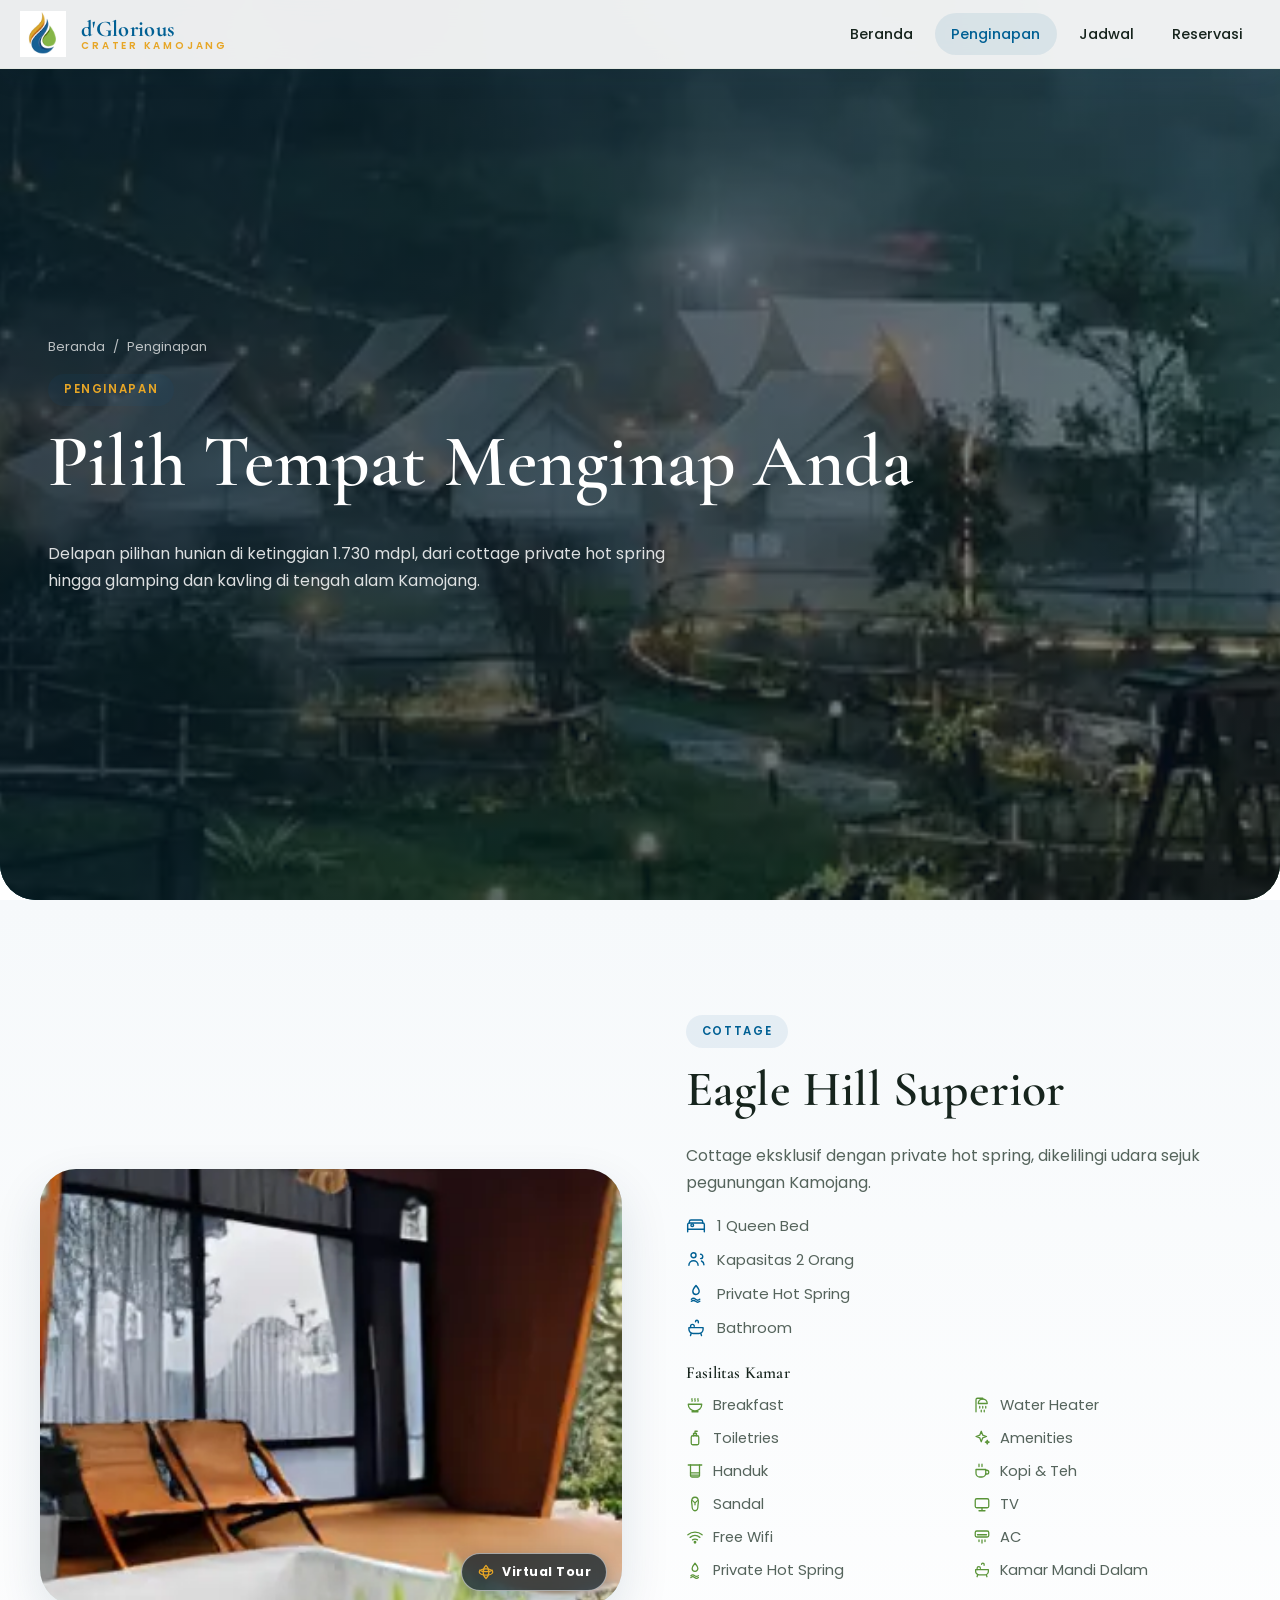
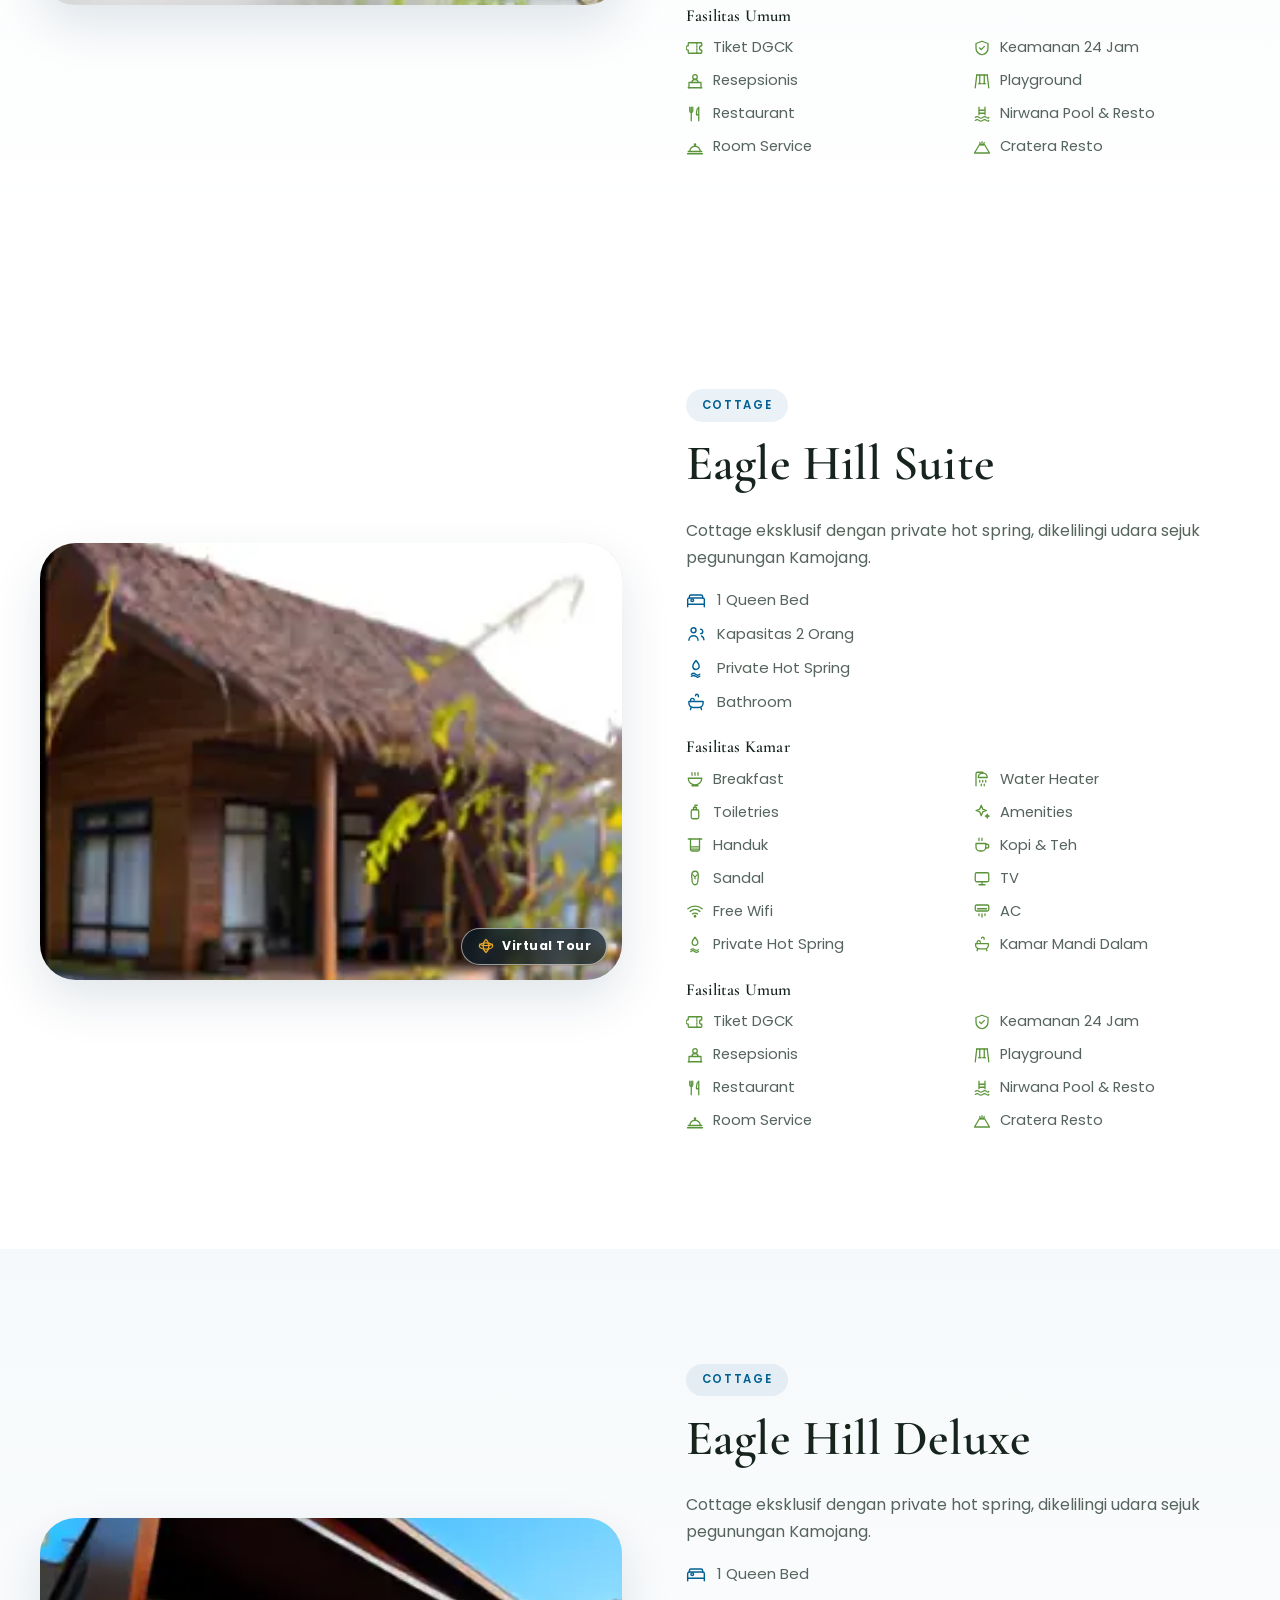
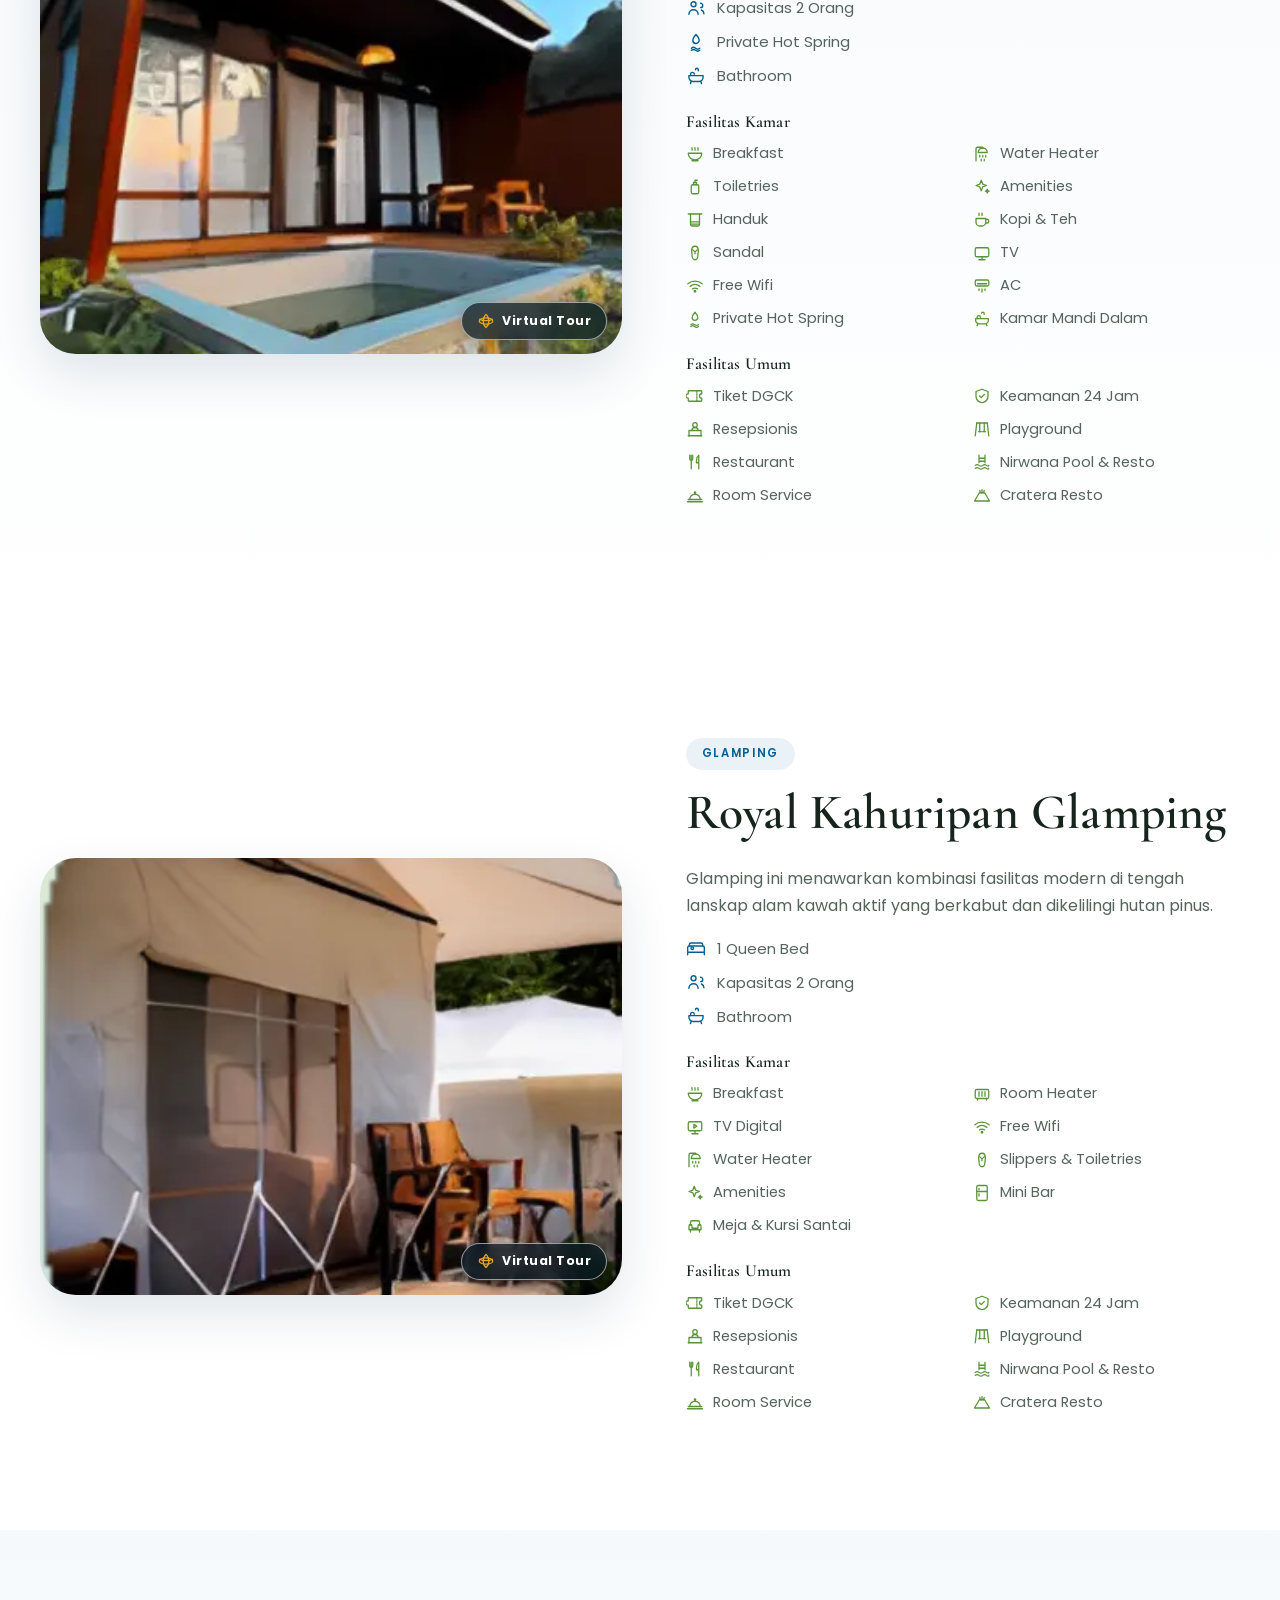
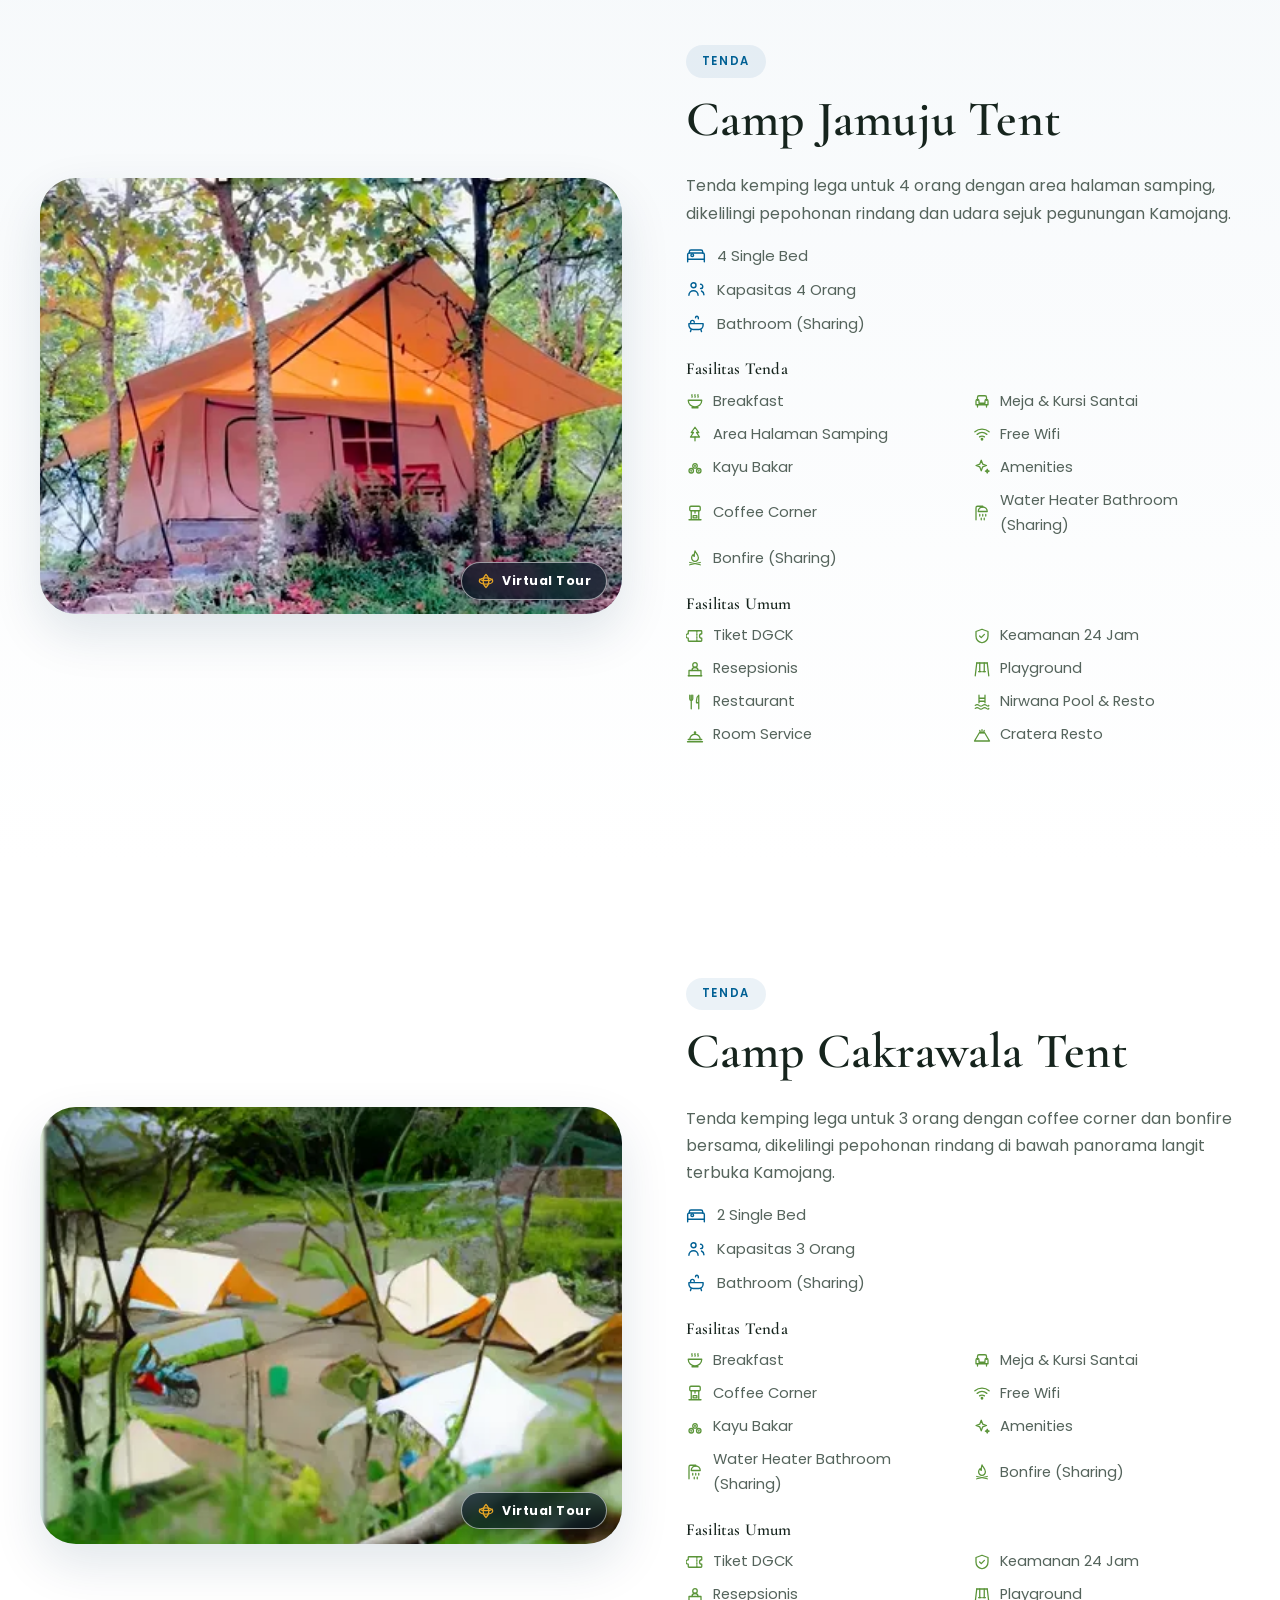
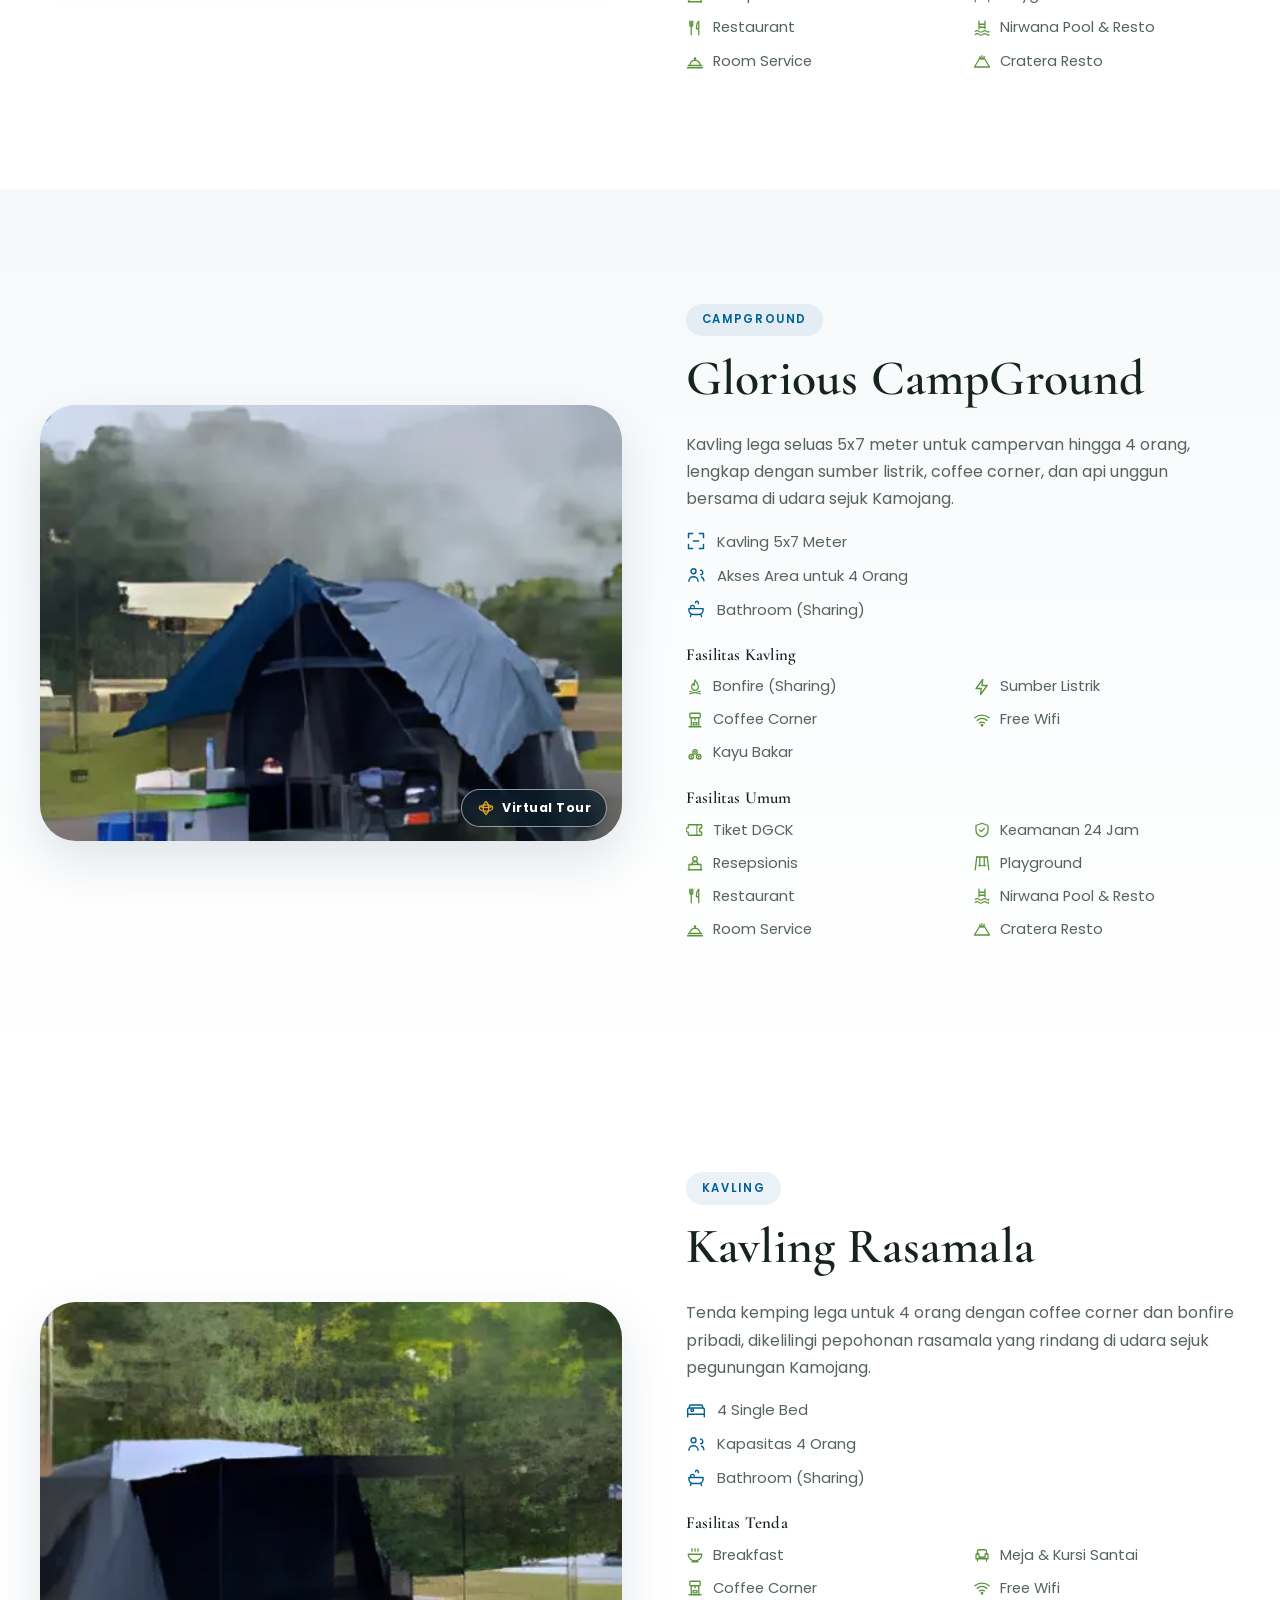
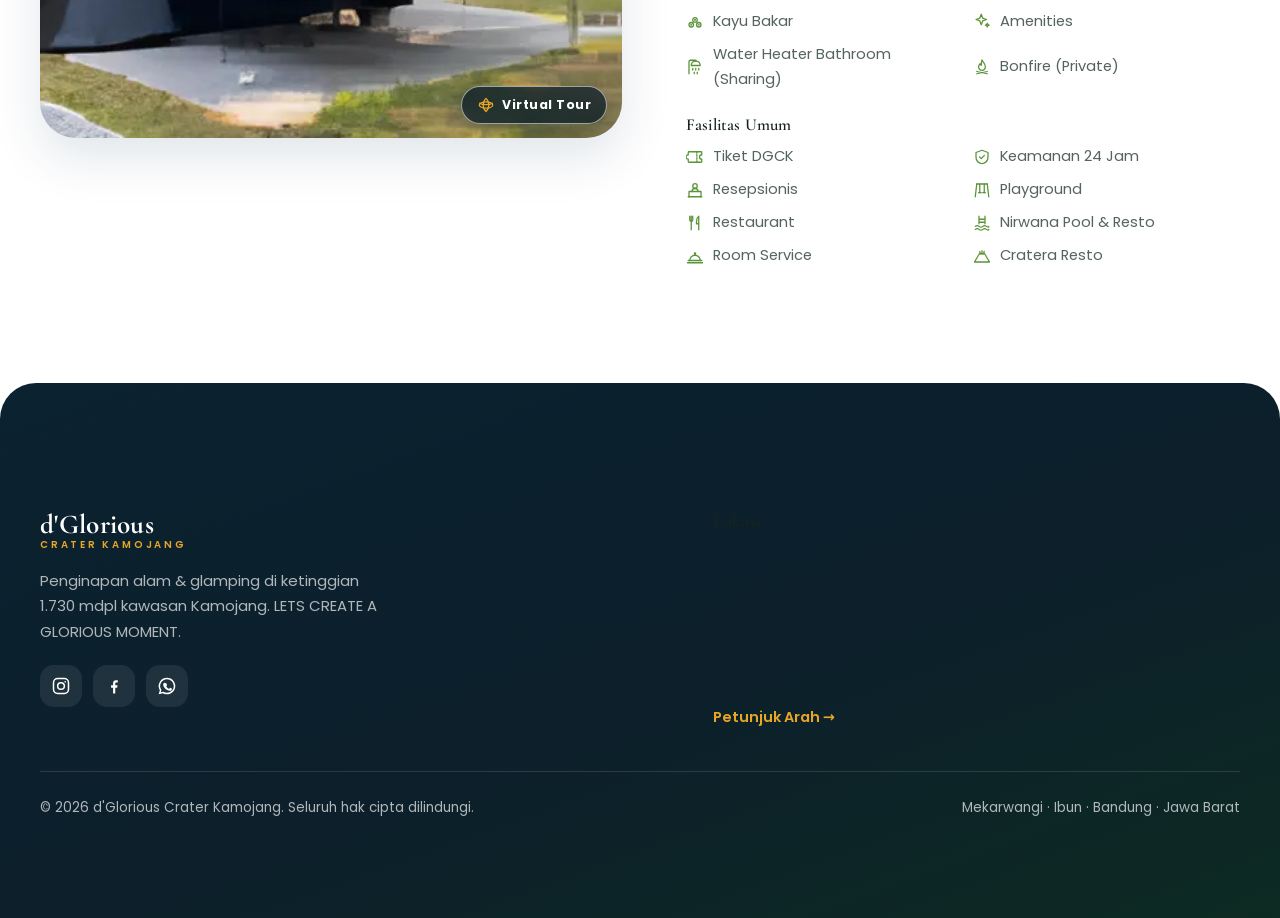
==== akomodasi.html @ 9ad10592 "First Commit" ====
<!DOCTYPE html>
<html lang="id">
<head>
  <meta charset="UTF-8">
  <meta name="viewport" content="width=device-width, initial-scale=1.0">
  <title>Penginapan — d'Glorious Crater Kamojang</title>
  <meta name="description" content="Pilihan penginapan d'Glorious Crater Kamojang: Eagle Hill Superior, Eagle Hill Suite, Eagle Hill Deluxe, Royal Kahuripan Glamping, Camp Jamuju Tent, Camp Cakrawala Tent, Glorious CampGround, Kavling Rasamala.">
  <meta property="og:title" content="d'Glorious Crater Kamojang">
  <meta property="og:description" content="LETS CREATE A GLORIOUS MOMENT — menginap di tengah sejuknya alam Kamojang.">
  <meta property="og:type" content="website">
  <link rel="preconnect" href="https://fonts.googleapis.com">
  <link rel="preconnect" href="https://fonts.gstatic.com" crossorigin>
  <link href="https://fonts.googleapis.com/css2?family=Cormorant+Garamond:wght@500;600;700&family=Poppins:wght@300;400;500;600&display=optional" rel="stylesheet">
  <link rel="stylesheet" href="assets/css/style.css">
  <link rel="icon" type="image/png" href="assets/img/favicon.png">
</head>
<body>
  <a class="skip-link" href="#main">Lewati ke konten</a>

  <!-- ================= HEADER ================= -->
  <header class="site-header is-static" id="siteHeader">
    <div class="container header__inner">
      <button class="nav-toggle" id="navToggle" type="button" aria-label="Buka menu" aria-expanded="false" aria-controls="primaryNav">
        <span class="nav-toggle__bar"></span>
        <span class="nav-toggle__bar"></span>
        <span class="nav-toggle__bar"></span>
      </button>

      <a class="brand" href="index.html" aria-label="d'Glorious Crater Kamojang">
        <img class="brand__logo" src="assets/img/logo.png" alt="d'Glorious Crater Kamojang">
        <span class="brand__wordmark">d'Glorious<span>Crater Kamojang</span></span>
      </a>

      <ul class="nav__list header__nav"><li><a href="index.html">Beranda</a></li><li><a href="akomodasi.html" class="is-active" aria-current="page">Penginapan</a></li><li><a href="jadwal.html">Jadwal</a></li><li><a href="reservasi.html">Reservasi</a></li></ul>
    </div>
  </header>

  <div class="navpanel-backdrop" id="navBackdrop" hidden></div>
  <nav class="navpanel" id="primaryNav" aria-label="Menu utama">
    <div class="navpanel__head">
      <span class="navpanel__title">Menu</span>
      <button class="navpanel__close" id="navClose" type="button" aria-label="Tutup menu">
        <svg viewBox="0 0 24 24" fill="none" stroke="currentColor" stroke-width="1.9" stroke-linecap="round" aria-hidden="true"><path d="M6 6l12 12M18 6L6 18"/></svg>
      </button>
    </div>
    <ul class="nav__list">
      <li><a href="index.html" aria-label="Beranda">
        <svg class="nav-icon" viewBox="0 0 24 24" fill="none" stroke="currentColor" stroke-width="1.8" stroke-linecap="round" stroke-linejoin="round" aria-hidden="true"><path d="M3 10.5 12 3l9 7.5"/><path d="M5 9.5V21h14V9.5"/><path d="M9 21v-6h6v6"/></svg>
        <span>Beranda</span>
      </a></li>
      <li><a href="akomodasi.html" aria-label="Penginapan">
        <svg class="nav-icon" viewBox="0 0 24 24" fill="none" stroke="currentColor" stroke-width="1.8" stroke-linecap="round" stroke-linejoin="round" aria-hidden="true"><rect x="3" y="3" width="7" height="7" rx="1.5"/><rect x="14" y="3" width="7" height="7" rx="1.5"/><rect x="3" y="14" width="7" height="7" rx="1.5"/><rect x="14" y="14" width="7" height="7" rx="1.5"/></svg>
        <span>Penginapan</span>
      </a></li>
      <li><a href="jadwal.html" aria-label="Jadwal">
        <svg class="nav-icon" viewBox="0 0 24 24" fill="none" stroke="currentColor" stroke-width="1.8" stroke-linecap="round" stroke-linejoin="round" aria-hidden="true"><rect x="3" y="5" width="18" height="16" rx="2"/><path d="M3 10h18"/><path d="M8 3v4M16 3v4"/><path d="M8 14h.01M12 14h.01M16 14h.01M8 18h.01M12 18h.01"/></svg>
        <span>Jadwal</span>
      </a></li>
      <li><a href="reservasi.html" aria-label="Reservasi">
        <svg class="nav-icon" viewBox="0 0 24 24" fill="none" stroke="currentColor" stroke-width="1.8" stroke-linecap="round" stroke-linejoin="round" aria-hidden="true"><rect x="3" y="5" width="18" height="16" rx="2"/><path d="M3 10h18"/><path d="M8 3v4M16 3v4"/><path d="m9.5 15.5 1.8 1.8 3.4-3.6"/></svg>
        <span>Reservasi</span>
      </a></li>
    </ul>
  </nav>

  
  <!-- Navigasi bawah (layar kecil) -->
  <nav class="bottombar" aria-label="Menu utama ponsel">
    <ul class="bottombar__list">
      <li><a href="index.html" aria-label="Beranda">
        <svg class="nav-icon" viewBox="0 0 24 24" fill="none" stroke="currentColor" stroke-width="1.8" stroke-linecap="round" stroke-linejoin="round" aria-hidden="true"><path d="M3 10.5 12 3l9 7.5"/><path d="M5 9.5V21h14V9.5"/><path d="M9 21v-6h6v6"/></svg>
        <span>Beranda</span>
      </a></li>
      <li><a href="akomodasi.html" aria-label="Penginapan">
        <svg class="nav-icon" viewBox="0 0 24 24" fill="none" stroke="currentColor" stroke-width="1.8" stroke-linecap="round" stroke-linejoin="round" aria-hidden="true"><rect x="3" y="3" width="7" height="7" rx="1.5"/><rect x="14" y="3" width="7" height="7" rx="1.5"/><rect x="3" y="14" width="7" height="7" rx="1.5"/><rect x="14" y="14" width="7" height="7" rx="1.5"/></svg>
        <span>Penginapan</span>
      </a></li>
      <li><a href="jadwal.html" aria-label="Jadwal">
        <svg class="nav-icon" viewBox="0 0 24 24" fill="none" stroke="currentColor" stroke-width="1.8" stroke-linecap="round" stroke-linejoin="round" aria-hidden="true"><rect x="3" y="5" width="18" height="16" rx="2"/><path d="M3 10h18"/><path d="M8 3v4M16 3v4"/><path d="M8 14h.01M12 14h.01M16 14h.01M8 18h.01M12 18h.01"/></svg>
        <span>Jadwal</span>
      </a></li>
      <li><a href="reservasi.html" aria-label="Reservasi">
        <svg class="nav-icon" viewBox="0 0 24 24" fill="none" stroke="currentColor" stroke-width="1.8" stroke-linecap="round" stroke-linejoin="round" aria-hidden="true"><rect x="3" y="5" width="18" height="16" rx="2"/><path d="M3 10h18"/><path d="M8 3v4M16 3v4"/><path d="m9.5 15.5 1.8 1.8 3.4-3.6"/></svg>
        <span>Reservasi</span>
      </a></li>
    </ul>
  </nav>

  <main id="main">
    <!-- ================= PAGE HERO ================= -->
    <section class="page-hero page-hero--media page-hero--full">
      <div class="page-hero__media"><img data-img="page-akomodasi" src="assets/img/Hero Akomodasi.webp" alt="Penginapan d'Glorious Crater Kamojang"></div>
      <div class="container">
        <nav class="breadcrumb" aria-label="Breadcrumb"><a href="index.html">Beranda</a><span>/</span><span>Penginapan</span></nav>
        <p class="eyebrow">Penginapan</p>
        <h1>Pilih Tempat Menginap Anda</h1>
        <p>Delapan pilihan hunian di ketinggian 1.730 mdpl, dari cottage private hot spring hingga glamping dan kavling di tengah alam Kamojang.</p>
      </div>
    </section>    <!-- ================= EAGLE HILL SUPERIOR ================= -->
    <section class="section section--cream" id="eagle-hill-superior">
      <div class="container">
        <div class="split">
          <div class="split__media" data-reveal>
            <div class="media ratio-4x3">
              <img src="assets/img/EHSuper.webp" alt="Eagle Hill Superior">
              <button class="pano360-btn" type="button" data-pano data-pano-set="villa" data-title="Eagle Hill Superior" aria-label="Buka virtual tour Eagle Hill Superior">
                <svg viewBox="0 0 24 24" fill="none" stroke="currentColor" stroke-width="1.7" stroke-linecap="round" stroke-linejoin="round" aria-hidden="true"><ellipse cx="12" cy="12" rx="9" ry="4.2"/><path d="M12 3.2c2.4 2.2 3.8 5.2 3.8 8.8s-1.4 6.6-3.8 8.8c-2.4-2.2-3.8-5.2-3.8-8.8S9.6 5.4 12 3.2z"/><path d="M3.6 9.6C5.2 10.8 8.4 11.5 12 11.5s6.8-.7 8.4-1.9"/></svg>
                <span>Virtual Tour</span>
              </button>
            </div>
          </div>
          <div class="split__body" data-reveal data-reveal-delay="1">
            <p class="eyebrow">Cottage</p>
            <h2>Eagle Hill Superior</h2>
            <p>Cottage eksklusif dengan private hot spring, dikelilingi udara sejuk pegunungan Kamojang.</p>
<ul class="room-facilities"><li><svg viewBox="0 0 24 24" fill="none" stroke="currentColor" stroke-width="1.7" stroke-linecap="round" stroke-linejoin="round"><path d="M2 17v-5.5a2 2 0 0 1 2-2h16a2 2 0 0 1 2 2V17"/><path d="M2 17h20"/><path d="M2 20v-3M22 20v-3"/><circle cx="7.5" cy="12.2" r="1.6"/><path d="M4 9.5V8a2 2 0 0 1 2-2h12a2 2 0 0 1 2 2v1.5"/></svg><span>1 Queen Bed</span></li><li><svg viewBox="0 0 24 24" fill="none" stroke="currentColor" stroke-width="1.7" stroke-linecap="round" stroke-linejoin="round"><circle cx="9" cy="7.5" r="3"/><path d="M3.5 19.5c0-3.2 2.5-5.5 5.5-5.5s5.5 2.3 5.5 5.5"/><path d="M17.5 11.5a2.6 2.6 0 1 0 0-5.2"/><path d="M18.6 14.4c1.7.8 2.9 2.5 2.9 4.6"/></svg><span>Kapasitas 2 Orang</span></li><li><svg viewBox="0 0 24 24" fill="none" stroke="currentColor" stroke-width="1.7" stroke-linecap="round" stroke-linejoin="round"><path d="M12 3c2.2 2.6 3.8 4.6 3.8 7a3.8 3.8 0 0 1-7.6 0c0-2.4 1.6-4.4 3.8-7z"/><path d="M6.5 19.5c1.6-1.4 3.4-1.4 5 0s3.4 1.4 5 0"/><path d="M6.5 22c1.6-1.4 3.4-1.4 5 0s3.4 1.4 5 0"/></svg><span>Private Hot Spring</span></li><li><svg viewBox="0 0 24 24" fill="none" stroke="currentColor" stroke-width="1.7" stroke-linecap="round" stroke-linejoin="round"><path d="M3.5 11.5h17v2a5 5 0 0 1-5 5h-7a5 5 0 0 1-5-5z"/><path d="M5.5 11.5v-1.7a2.2 2.2 0 0 1 4.4 0"/><path d="M6.2 18.6 5.4 21M17.8 18.6l.8 2.4"/><path d="M14.8 5.8V4.4a1.7 1.7 0 1 0-3.4 0"/></svg><span>Bathroom</span></li></ul>
            <div class="room-amenities mt-2">
              <h3 class="room-amenities__title">Fasilitas Kamar</h3>
<ul class="room-amenities__list"><li><svg viewBox="0 0 24 24" fill="none" stroke="currentColor" stroke-width="1.7" stroke-linecap="round" stroke-linejoin="round"><path d="M3 11h18a9 9 0 0 1-18 0z"/><path d="M8 21h8"/><path d="M8 3.5c-1 1 1 2 0 3.5M12 3.5c-1 1 1 2 0 3.5M16 3.5c-1 1 1 2 0 3.5"/></svg><span>Breakfast</span></li><li><svg viewBox="0 0 24 24" fill="none" stroke="currentColor" stroke-width="1.7" stroke-linecap="round" stroke-linejoin="round"><path d="M13 4V3H6a2 2 0 0 0-2 2v16"/><path d="M7 10a6 6 0 0 1 12 0z"/><path d="M9 14v2M13 14v2M17 14v2M11 19v2M15 19v2"/></svg><span>Water Heater</span></li><li><svg viewBox="0 0 24 24" fill="none" stroke="currentColor" stroke-width="1.7" stroke-linecap="round" stroke-linejoin="round"><rect x="7" y="9" width="10" height="12" rx="2"/><path d="M10 9V6h4v3"/><path d="M12 6V3h3"/></svg><span>Toiletries</span></li><li><svg viewBox="0 0 24 24" fill="none" stroke="currentColor" stroke-width="1.7" stroke-linecap="round" stroke-linejoin="round"><path d="M11 3l1.9 5.1L18 10l-5.1 1.9L11 17l-1.9-5.1L4 10l5.1-1.9z"/><path d="M19 15l.7 1.8 1.8.7-1.8.7L19 20l-.7-1.8-1.8-.7 1.8-.7z"/></svg><span>Amenities</span></li><li><svg viewBox="0 0 24 24" fill="none" stroke="currentColor" stroke-width="1.7" stroke-linecap="round" stroke-linejoin="round"><path d="M3 4h18"/><path d="M6 4v14a2 2 0 0 0 2 2h8a2 2 0 0 0 2-2V4"/><path d="M6 14.5h12M6 17.5h12"/></svg><span>Handuk</span></li><li><svg viewBox="0 0 24 24" fill="none" stroke="currentColor" stroke-width="1.7" stroke-linecap="round" stroke-linejoin="round"><path d="M4 10h13v5a5 5 0 0 1-5 5H9a5 5 0 0 1-5-5z"/><path d="M17 11h1.5a2.5 2.5 0 0 1 0 5H17"/><path d="M8 3v3M12 3v3"/></svg><span>Kopi &amp; Teh</span></li><li><svg viewBox="0 0 24 24" fill="none" stroke="currentColor" stroke-width="1.7" stroke-linecap="round" stroke-linejoin="round"><path d="M12 3c2.8 0 4.5 2.6 4.5 6 0 2.2-.6 3.6-.6 6 0 3.2-1.6 6-3.9 6s-3.9-2.8-3.9-6c0-2.4-.6-3.8-.6-6 0-3.4 1.7-6 4.5-6z"/><path d="M12 13v-2.5M8.7 7.5 12 10.5l3.3-3"/></svg><span>Sandal</span></li><li><svg viewBox="0 0 24 24" fill="none" stroke="currentColor" stroke-width="1.7" stroke-linecap="round" stroke-linejoin="round"><rect x="3" y="5" width="18" height="12" rx="2"/><path d="M8 21h8M12 17v4"/></svg><span>TV</span></li><li><svg viewBox="0 0 24 24" fill="none" stroke="currentColor" stroke-width="1.7" stroke-linecap="round" stroke-linejoin="round"><path d="M2.5 9a15 15 0 0 1 19 0"/><path d="M5.5 12.5a10.5 10.5 0 0 1 13 0"/><path d="M8.7 15.8a6 6 0 0 1 6.6 0"/><circle cx="12" cy="19" r="1" fill="currentColor"/></svg><span>Free Wifi</span></li><li><svg viewBox="0 0 24 24" fill="none" stroke="currentColor" stroke-width="1.7" stroke-linecap="round" stroke-linejoin="round"><rect x="3" y="4" width="18" height="8" rx="2"/><path d="M6 9h12"/><path d="M8 16v2M12 16v4M16 16v2"/></svg><span>AC</span></li><li><svg viewBox="0 0 24 24" fill="none" stroke="currentColor" stroke-width="1.7" stroke-linecap="round" stroke-linejoin="round"><path d="M12 3c2.2 2.6 3.8 4.6 3.8 7a3.8 3.8 0 0 1-7.6 0c0-2.4 1.6-4.4 3.8-7z"/><path d="M6.5 19.5c1.6-1.4 3.4-1.4 5 0s3.4 1.4 5 0"/><path d="M6.5 22c1.6-1.4 3.4-1.4 5 0s3.4 1.4 5 0"/></svg><span>Private Hot Spring</span></li><li><svg viewBox="0 0 24 24" fill="none" stroke="currentColor" stroke-width="1.7" stroke-linecap="round" stroke-linejoin="round"><path d="M3.5 11.5h17v2a5 5 0 0 1-5 5h-7a5 5 0 0 1-5-5z"/><path d="M5.5 11.5v-1.7a2.2 2.2 0 0 1 4.4 0"/><path d="M6.2 18.6 5.4 21M17.8 18.6l.8 2.4"/><path d="M14.8 5.8V4.4a1.7 1.7 0 1 0-3.4 0"/></svg><span>Kamar Mandi Dalam</span></li></ul>
            </div>
            <div class="general-facilities mt-2">
              <h3 class="room-amenities__title">Fasilitas Umum</h3>
<ul class="room-amenities__list"><li><svg viewBox="0 0 24 24" fill="none" stroke="currentColor" stroke-width="1.7" stroke-linecap="round" stroke-linejoin="round"><path d="M3 9a2 2 0 0 0 0 6v3a1 1 0 0 0 1 1h16a1 1 0 0 0 1-1v-3a2 2 0 0 1 0-6V6a1 1 0 0 0-1-1H4a1 1 0 0 0-1 1z"/><path d="M14.5 5v14" stroke-dasharray="2 2"/></svg><span>Tiket DGCK</span></li><li><svg viewBox="0 0 24 24" fill="none" stroke="currentColor" stroke-width="1.7" stroke-linecap="round" stroke-linejoin="round"><path d="M12 3l8 3v6c0 4.5-3.2 8-8 9-4.8-1-8-4.5-8-9V6z"/><path d="m8.8 12 2.2 2.2 4.2-4.4"/></svg><span>Keamanan 24 Jam</span></li><li><svg viewBox="0 0 24 24" fill="none" stroke="currentColor" stroke-width="1.7" stroke-linecap="round" stroke-linejoin="round"><circle cx="12" cy="6.5" r="3"/><path d="M8 14a4 4 0 0 1 8 0"/><path d="M4 21v-7h16v7"/><path d="M3 21h18"/></svg><span>Resepsionis</span></li><li><svg viewBox="0 0 24 24" fill="none" stroke="currentColor" stroke-width="1.7" stroke-linecap="round" stroke-linejoin="round"><path d="M5 4h14"/><path d="M5 4 3 21M19 4l2 17"/><path d="M9 4v11.5M15 4v11.5"/><path d="M7.5 15.5H11M13 15.5h3.5"/></svg><span>Playground</span></li><li><svg viewBox="0 0 24 24" fill="none" stroke="currentColor" stroke-width="1.7" stroke-linecap="round" stroke-linejoin="round"><path d="M7 3v8M5 3v5a2 2 0 0 0 4 0V3M7 11v10"/><path d="M17 21V3c-2.2 1.5-3 4-3 7v3h3"/></svg><span>Restaurant</span></li><li><svg viewBox="0 0 24 24" fill="none" stroke="currentColor" stroke-width="1.7" stroke-linecap="round" stroke-linejoin="round"><path d="M8 3v10M16 3v10M8 7h8M8 11h8"/><path d="M3 16.5c1.6-1.4 3.4-1.4 5 0s3.4 1.4 5 0 3.4-1.4 5 0 3.4 1.4 3 0"/><path d="M3 20.5c1.6-1.4 3.4-1.4 5 0s3.4 1.4 5 0 3.4-1.4 5 0 3.4 1.4 3 0"/></svg><span>Nirwana Pool &amp; Resto</span></li><li><svg viewBox="0 0 24 24" fill="none" stroke="currentColor" stroke-width="1.7" stroke-linecap="round" stroke-linejoin="round"><path d="M3 18h18"/><path d="M5 18a7 7 0 0 1 14 0"/><path d="M12 11V9.5"/><circle cx="12" cy="8.7" r=".9"/><path d="M2 21h20"/></svg><span>Room Service</span></li><li><svg viewBox="0 0 24 24" fill="none" stroke="currentColor" stroke-width="1.7" stroke-linecap="round" stroke-linejoin="round"><path d="M2 20 8.5 9h7L22 20z"/><path d="M10 9 9 6M12 9V5M14 9l1-3"/></svg><span>Cratera Resto</span></li></ul>
            </div>

          </div>
        </div>
      </div>
    </section>

    <!-- ================= EAGLE HILL SUITE ================= -->
    <section class="section" id="eagle-hill-suite">
      <div class="container">
        <div class="split">
          <div class="split__media" data-reveal>
            <div class="media ratio-4x3">
              <img src="assets/img/EHSuite.webp" alt="Eagle Hill Suite">
              <button class="pano360-btn" type="button" data-pano data-pano-set="villa" data-title="Eagle Hill Suite" aria-label="Buka virtual tour Eagle Hill Suite">
                <svg viewBox="0 0 24 24" fill="none" stroke="currentColor" stroke-width="1.7" stroke-linecap="round" stroke-linejoin="round" aria-hidden="true"><ellipse cx="12" cy="12" rx="9" ry="4.2"/><path d="M12 3.2c2.4 2.2 3.8 5.2 3.8 8.8s-1.4 6.6-3.8 8.8c-2.4-2.2-3.8-5.2-3.8-8.8S9.6 5.4 12 3.2z"/><path d="M3.6 9.6C5.2 10.8 8.4 11.5 12 11.5s6.8-.7 8.4-1.9"/></svg>
                <span>Virtual Tour</span>
              </button>
            </div>
          </div>
          <div class="split__body" data-reveal data-reveal-delay="1">
            <p class="eyebrow">Cottage</p>
            <h2>Eagle Hill Suite</h2>
            <p>Cottage eksklusif dengan private hot spring, dikelilingi udara sejuk pegunungan Kamojang.</p>
<ul class="room-facilities"><li><svg viewBox="0 0 24 24" fill="none" stroke="currentColor" stroke-width="1.7" stroke-linecap="round" stroke-linejoin="round"><path d="M2 17v-5.5a2 2 0 0 1 2-2h16a2 2 0 0 1 2 2V17"/><path d="M2 17h20"/><path d="M2 20v-3M22 20v-3"/><circle cx="7.5" cy="12.2" r="1.6"/><path d="M4 9.5V8a2 2 0 0 1 2-2h12a2 2 0 0 1 2 2v1.5"/></svg><span>1 Queen Bed</span></li><li><svg viewBox="0 0 24 24" fill="none" stroke="currentColor" stroke-width="1.7" stroke-linecap="round" stroke-linejoin="round"><circle cx="9" cy="7.5" r="3"/><path d="M3.5 19.5c0-3.2 2.5-5.5 5.5-5.5s5.5 2.3 5.5 5.5"/><path d="M17.5 11.5a2.6 2.6 0 1 0 0-5.2"/><path d="M18.6 14.4c1.7.8 2.9 2.5 2.9 4.6"/></svg><span>Kapasitas 2 Orang</span></li><li><svg viewBox="0 0 24 24" fill="none" stroke="currentColor" stroke-width="1.7" stroke-linecap="round" stroke-linejoin="round"><path d="M12 3c2.2 2.6 3.8 4.6 3.8 7a3.8 3.8 0 0 1-7.6 0c0-2.4 1.6-4.4 3.8-7z"/><path d="M6.5 19.5c1.6-1.4 3.4-1.4 5 0s3.4 1.4 5 0"/><path d="M6.5 22c1.6-1.4 3.4-1.4 5 0s3.4 1.4 5 0"/></svg><span>Private Hot Spring</span></li><li><svg viewBox="0 0 24 24" fill="none" stroke="currentColor" stroke-width="1.7" stroke-linecap="round" stroke-linejoin="round"><path d="M3.5 11.5h17v2a5 5 0 0 1-5 5h-7a5 5 0 0 1-5-5z"/><path d="M5.5 11.5v-1.7a2.2 2.2 0 0 1 4.4 0"/><path d="M6.2 18.6 5.4 21M17.8 18.6l.8 2.4"/><path d="M14.8 5.8V4.4a1.7 1.7 0 1 0-3.4 0"/></svg><span>Bathroom</span></li></ul>
            <div class="room-amenities mt-2">
              <h3 class="room-amenities__title">Fasilitas Kamar</h3>
<ul class="room-amenities__list"><li><svg viewBox="0 0 24 24" fill="none" stroke="currentColor" stroke-width="1.7" stroke-linecap="round" stroke-linejoin="round"><path d="M3 11h18a9 9 0 0 1-18 0z"/><path d="M8 21h8"/><path d="M8 3.5c-1 1 1 2 0 3.5M12 3.5c-1 1 1 2 0 3.5M16 3.5c-1 1 1 2 0 3.5"/></svg><span>Breakfast</span></li><li><svg viewBox="0 0 24 24" fill="none" stroke="currentColor" stroke-width="1.7" stroke-linecap="round" stroke-linejoin="round"><path d="M13 4V3H6a2 2 0 0 0-2 2v16"/><path d="M7 10a6 6 0 0 1 12 0z"/><path d="M9 14v2M13 14v2M17 14v2M11 19v2M15 19v2"/></svg><span>Water Heater</span></li><li><svg viewBox="0 0 24 24" fill="none" stroke="currentColor" stroke-width="1.7" stroke-linecap="round" stroke-linejoin="round"><rect x="7" y="9" width="10" height="12" rx="2"/><path d="M10 9V6h4v3"/><path d="M12 6V3h3"/></svg><span>Toiletries</span></li><li><svg viewBox="0 0 24 24" fill="none" stroke="currentColor" stroke-width="1.7" stroke-linecap="round" stroke-linejoin="round"><path d="M11 3l1.9 5.1L18 10l-5.1 1.9L11 17l-1.9-5.1L4 10l5.1-1.9z"/><path d="M19 15l.7 1.8 1.8.7-1.8.7L19 20l-.7-1.8-1.8-.7 1.8-.7z"/></svg><span>Amenities</span></li><li><svg viewBox="0 0 24 24" fill="none" stroke="currentColor" stroke-width="1.7" stroke-linecap="round" stroke-linejoin="round"><path d="M3 4h18"/><path d="M6 4v14a2 2 0 0 0 2 2h8a2 2 0 0 0 2-2V4"/><path d="M6 14.5h12M6 17.5h12"/></svg><span>Handuk</span></li><li><svg viewBox="0 0 24 24" fill="none" stroke="currentColor" stroke-width="1.7" stroke-linecap="round" stroke-linejoin="round"><path d="M4 10h13v5a5 5 0 0 1-5 5H9a5 5 0 0 1-5-5z"/><path d="M17 11h1.5a2.5 2.5 0 0 1 0 5H17"/><path d="M8 3v3M12 3v3"/></svg><span>Kopi &amp; Teh</span></li><li><svg viewBox="0 0 24 24" fill="none" stroke="currentColor" stroke-width="1.7" stroke-linecap="round" stroke-linejoin="round"><path d="M12 3c2.8 0 4.5 2.6 4.5 6 0 2.2-.6 3.6-.6 6 0 3.2-1.6 6-3.9 6s-3.9-2.8-3.9-6c0-2.4-.6-3.8-.6-6 0-3.4 1.7-6 4.5-6z"/><path d="M12 13v-2.5M8.7 7.5 12 10.5l3.3-3"/></svg><span>Sandal</span></li><li><svg viewBox="0 0 24 24" fill="none" stroke="currentColor" stroke-width="1.7" stroke-linecap="round" stroke-linejoin="round"><rect x="3" y="5" width="18" height="12" rx="2"/><path d="M8 21h8M12 17v4"/></svg><span>TV</span></li><li><svg viewBox="0 0 24 24" fill="none" stroke="currentColor" stroke-width="1.7" stroke-linecap="round" stroke-linejoin="round"><path d="M2.5 9a15 15 0 0 1 19 0"/><path d="M5.5 12.5a10.5 10.5 0 0 1 13 0"/><path d="M8.7 15.8a6 6 0 0 1 6.6 0"/><circle cx="12" cy="19" r="1" fill="currentColor"/></svg><span>Free Wifi</span></li><li><svg viewBox="0 0 24 24" fill="none" stroke="currentColor" stroke-width="1.7" stroke-linecap="round" stroke-linejoin="round"><rect x="3" y="4" width="18" height="8" rx="2"/><path d="M6 9h12"/><path d="M8 16v2M12 16v4M16 16v2"/></svg><span>AC</span></li><li><svg viewBox="0 0 24 24" fill="none" stroke="currentColor" stroke-width="1.7" stroke-linecap="round" stroke-linejoin="round"><path d="M12 3c2.2 2.6 3.8 4.6 3.8 7a3.8 3.8 0 0 1-7.6 0c0-2.4 1.6-4.4 3.8-7z"/><path d="M6.5 19.5c1.6-1.4 3.4-1.4 5 0s3.4 1.4 5 0"/><path d="M6.5 22c1.6-1.4 3.4-1.4 5 0s3.4 1.4 5 0"/></svg><span>Private Hot Spring</span></li><li><svg viewBox="0 0 24 24" fill="none" stroke="currentColor" stroke-width="1.7" stroke-linecap="round" stroke-linejoin="round"><path d="M3.5 11.5h17v2a5 5 0 0 1-5 5h-7a5 5 0 0 1-5-5z"/><path d="M5.5 11.5v-1.7a2.2 2.2 0 0 1 4.4 0"/><path d="M6.2 18.6 5.4 21M17.8 18.6l.8 2.4"/><path d="M14.8 5.8V4.4a1.7 1.7 0 1 0-3.4 0"/></svg><span>Kamar Mandi Dalam</span></li></ul>
            </div>
            <div class="general-facilities mt-2">
              <h3 class="room-amenities__title">Fasilitas Umum</h3>
<ul class="room-amenities__list"><li><svg viewBox="0 0 24 24" fill="none" stroke="currentColor" stroke-width="1.7" stroke-linecap="round" stroke-linejoin="round"><path d="M3 9a2 2 0 0 0 0 6v3a1 1 0 0 0 1 1h16a1 1 0 0 0 1-1v-3a2 2 0 0 1 0-6V6a1 1 0 0 0-1-1H4a1 1 0 0 0-1 1z"/><path d="M14.5 5v14" stroke-dasharray="2 2"/></svg><span>Tiket DGCK</span></li><li><svg viewBox="0 0 24 24" fill="none" stroke="currentColor" stroke-width="1.7" stroke-linecap="round" stroke-linejoin="round"><path d="M12 3l8 3v6c0 4.5-3.2 8-8 9-4.8-1-8-4.5-8-9V6z"/><path d="m8.8 12 2.2 2.2 4.2-4.4"/></svg><span>Keamanan 24 Jam</span></li><li><svg viewBox="0 0 24 24" fill="none" stroke="currentColor" stroke-width="1.7" stroke-linecap="round" stroke-linejoin="round"><circle cx="12" cy="6.5" r="3"/><path d="M8 14a4 4 0 0 1 8 0"/><path d="M4 21v-7h16v7"/><path d="M3 21h18"/></svg><span>Resepsionis</span></li><li><svg viewBox="0 0 24 24" fill="none" stroke="currentColor" stroke-width="1.7" stroke-linecap="round" stroke-linejoin="round"><path d="M5 4h14"/><path d="M5 4 3 21M19 4l2 17"/><path d="M9 4v11.5M15 4v11.5"/><path d="M7.5 15.5H11M13 15.5h3.5"/></svg><span>Playground</span></li><li><svg viewBox="0 0 24 24" fill="none" stroke="currentColor" stroke-width="1.7" stroke-linecap="round" stroke-linejoin="round"><path d="M7 3v8M5 3v5a2 2 0 0 0 4 0V3M7 11v10"/><path d="M17 21V3c-2.2 1.5-3 4-3 7v3h3"/></svg><span>Restaurant</span></li><li><svg viewBox="0 0 24 24" fill="none" stroke="currentColor" stroke-width="1.7" stroke-linecap="round" stroke-linejoin="round"><path d="M8 3v10M16 3v10M8 7h8M8 11h8"/><path d="M3 16.5c1.6-1.4 3.4-1.4 5 0s3.4 1.4 5 0 3.4-1.4 5 0 3.4 1.4 3 0"/><path d="M3 20.5c1.6-1.4 3.4-1.4 5 0s3.4 1.4 5 0 3.4-1.4 5 0 3.4 1.4 3 0"/></svg><span>Nirwana Pool &amp; Resto</span></li><li><svg viewBox="0 0 24 24" fill="none" stroke="currentColor" stroke-width="1.7" stroke-linecap="round" stroke-linejoin="round"><path d="M3 18h18"/><path d="M5 18a7 7 0 0 1 14 0"/><path d="M12 11V9.5"/><circle cx="12" cy="8.7" r=".9"/><path d="M2 21h20"/></svg><span>Room Service</span></li><li><svg viewBox="0 0 24 24" fill="none" stroke="currentColor" stroke-width="1.7" stroke-linecap="round" stroke-linejoin="round"><path d="M2 20 8.5 9h7L22 20z"/><path d="M10 9 9 6M12 9V5M14 9l1-3"/></svg><span>Cratera Resto</span></li></ul>
            </div>

          </div>
        </div>
      </div>
    </section>

    <!-- ================= EAGLE HILL DELUXE ================= -->
    <section class="section section--cream" id="eagle-hill-deluxe">
      <div class="container">
        <div class="split">
          <div class="split__media" data-reveal>
            <div class="media ratio-4x3">
              <img src="assets/img/EHDeluxe.webp" alt="Eagle Hill Deluxe">
              <button class="pano360-btn" type="button" data-pano data-pano-set="villa" data-title="Eagle Hill Deluxe" aria-label="Buka virtual tour Eagle Hill Deluxe">
                <svg viewBox="0 0 24 24" fill="none" stroke="currentColor" stroke-width="1.7" stroke-linecap="round" stroke-linejoin="round" aria-hidden="true"><ellipse cx="12" cy="12" rx="9" ry="4.2"/><path d="M12 3.2c2.4 2.2 3.8 5.2 3.8 8.8s-1.4 6.6-3.8 8.8c-2.4-2.2-3.8-5.2-3.8-8.8S9.6 5.4 12 3.2z"/><path d="M3.6 9.6C5.2 10.8 8.4 11.5 12 11.5s6.8-.7 8.4-1.9"/></svg>
                <span>Virtual Tour</span>
              </button>
            </div>
          </div>
          <div class="split__body" data-reveal data-reveal-delay="1">
            <p class="eyebrow">Cottage</p>
            <h2>Eagle Hill Deluxe</h2>
            <p>Cottage eksklusif dengan private hot spring, dikelilingi udara sejuk pegunungan Kamojang.</p>
<ul class="room-facilities"><li><svg viewBox="0 0 24 24" fill="none" stroke="currentColor" stroke-width="1.7" stroke-linecap="round" stroke-linejoin="round"><path d="M2 17v-5.5a2 2 0 0 1 2-2h16a2 2 0 0 1 2 2V17"/><path d="M2 17h20"/><path d="M2 20v-3M22 20v-3"/><circle cx="7.5" cy="12.2" r="1.6"/><path d="M4 9.5V8a2 2 0 0 1 2-2h12a2 2 0 0 1 2 2v1.5"/></svg><span>1 Queen Bed</span></li><li><svg viewBox="0 0 24 24" fill="none" stroke="currentColor" stroke-width="1.7" stroke-linecap="round" stroke-linejoin="round"><circle cx="9" cy="7.5" r="3"/><path d="M3.5 19.5c0-3.2 2.5-5.5 5.5-5.5s5.5 2.3 5.5 5.5"/><path d="M17.5 11.5a2.6 2.6 0 1 0 0-5.2"/><path d="M18.6 14.4c1.7.8 2.9 2.5 2.9 4.6"/></svg><span>Kapasitas 2 Orang</span></li><li><svg viewBox="0 0 24 24" fill="none" stroke="currentColor" stroke-width="1.7" stroke-linecap="round" stroke-linejoin="round"><path d="M12 3c2.2 2.6 3.8 4.6 3.8 7a3.8 3.8 0 0 1-7.6 0c0-2.4 1.6-4.4 3.8-7z"/><path d="M6.5 19.5c1.6-1.4 3.4-1.4 5 0s3.4 1.4 5 0"/><path d="M6.5 22c1.6-1.4 3.4-1.4 5 0s3.4 1.4 5 0"/></svg><span>Private Hot Spring</span></li><li><svg viewBox="0 0 24 24" fill="none" stroke="currentColor" stroke-width="1.7" stroke-linecap="round" stroke-linejoin="round"><path d="M3.5 11.5h17v2a5 5 0 0 1-5 5h-7a5 5 0 0 1-5-5z"/><path d="M5.5 11.5v-1.7a2.2 2.2 0 0 1 4.4 0"/><path d="M6.2 18.6 5.4 21M17.8 18.6l.8 2.4"/><path d="M14.8 5.8V4.4a1.7 1.7 0 1 0-3.4 0"/></svg><span>Bathroom</span></li></ul>
            <div class="room-amenities mt-2">
              <h3 class="room-amenities__title">Fasilitas Kamar</h3>
<ul class="room-amenities__list"><li><svg viewBox="0 0 24 24" fill="none" stroke="currentColor" stroke-width="1.7" stroke-linecap="round" stroke-linejoin="round"><path d="M3 11h18a9 9 0 0 1-18 0z"/><path d="M8 21h8"/><path d="M8 3.5c-1 1 1 2 0 3.5M12 3.5c-1 1 1 2 0 3.5M16 3.5c-1 1 1 2 0 3.5"/></svg><span>Breakfast</span></li><li><svg viewBox="0 0 24 24" fill="none" stroke="currentColor" stroke-width="1.7" stroke-linecap="round" stroke-linejoin="round"><path d="M13 4V3H6a2 2 0 0 0-2 2v16"/><path d="M7 10a6 6 0 0 1 12 0z"/><path d="M9 14v2M13 14v2M17 14v2M11 19v2M15 19v2"/></svg><span>Water Heater</span></li><li><svg viewBox="0 0 24 24" fill="none" stroke="currentColor" stroke-width="1.7" stroke-linecap="round" stroke-linejoin="round"><rect x="7" y="9" width="10" height="12" rx="2"/><path d="M10 9V6h4v3"/><path d="M12 6V3h3"/></svg><span>Toiletries</span></li><li><svg viewBox="0 0 24 24" fill="none" stroke="currentColor" stroke-width="1.7" stroke-linecap="round" stroke-linejoin="round"><path d="M11 3l1.9 5.1L18 10l-5.1 1.9L11 17l-1.9-5.1L4 10l5.1-1.9z"/><path d="M19 15l.7 1.8 1.8.7-1.8.7L19 20l-.7-1.8-1.8-.7 1.8-.7z"/></svg><span>Amenities</span></li><li><svg viewBox="0 0 24 24" fill="none" stroke="currentColor" stroke-width="1.7" stroke-linecap="round" stroke-linejoin="round"><path d="M3 4h18"/><path d="M6 4v14a2 2 0 0 0 2 2h8a2 2 0 0 0 2-2V4"/><path d="M6 14.5h12M6 17.5h12"/></svg><span>Handuk</span></li><li><svg viewBox="0 0 24 24" fill="none" stroke="currentColor" stroke-width="1.7" stroke-linecap="round" stroke-linejoin="round"><path d="M4 10h13v5a5 5 0 0 1-5 5H9a5 5 0 0 1-5-5z"/><path d="M17 11h1.5a2.5 2.5 0 0 1 0 5H17"/><path d="M8 3v3M12 3v3"/></svg><span>Kopi &amp; Teh</span></li><li><svg viewBox="0 0 24 24" fill="none" stroke="currentColor" stroke-width="1.7" stroke-linecap="round" stroke-linejoin="round"><path d="M12 3c2.8 0 4.5 2.6 4.5 6 0 2.2-.6 3.6-.6 6 0 3.2-1.6 6-3.9 6s-3.9-2.8-3.9-6c0-2.4-.6-3.8-.6-6 0-3.4 1.7-6 4.5-6z"/><path d="M12 13v-2.5M8.7 7.5 12 10.5l3.3-3"/></svg><span>Sandal</span></li><li><svg viewBox="0 0 24 24" fill="none" stroke="currentColor" stroke-width="1.7" stroke-linecap="round" stroke-linejoin="round"><rect x="3" y="5" width="18" height="12" rx="2"/><path d="M8 21h8M12 17v4"/></svg><span>TV</span></li><li><svg viewBox="0 0 24 24" fill="none" stroke="currentColor" stroke-width="1.7" stroke-linecap="round" stroke-linejoin="round"><path d="M2.5 9a15 15 0 0 1 19 0"/><path d="M5.5 12.5a10.5 10.5 0 0 1 13 0"/><path d="M8.7 15.8a6 6 0 0 1 6.6 0"/><circle cx="12" cy="19" r="1" fill="currentColor"/></svg><span>Free Wifi</span></li><li><svg viewBox="0 0 24 24" fill="none" stroke="currentColor" stroke-width="1.7" stroke-linecap="round" stroke-linejoin="round"><rect x="3" y="4" width="18" height="8" rx="2"/><path d="M6 9h12"/><path d="M8 16v2M12 16v4M16 16v2"/></svg><span>AC</span></li><li><svg viewBox="0 0 24 24" fill="none" stroke="currentColor" stroke-width="1.7" stroke-linecap="round" stroke-linejoin="round"><path d="M12 3c2.2 2.6 3.8 4.6 3.8 7a3.8 3.8 0 0 1-7.6 0c0-2.4 1.6-4.4 3.8-7z"/><path d="M6.5 19.5c1.6-1.4 3.4-1.4 5 0s3.4 1.4 5 0"/><path d="M6.5 22c1.6-1.4 3.4-1.4 5 0s3.4 1.4 5 0"/></svg><span>Private Hot Spring</span></li><li><svg viewBox="0 0 24 24" fill="none" stroke="currentColor" stroke-width="1.7" stroke-linecap="round" stroke-linejoin="round"><path d="M3.5 11.5h17v2a5 5 0 0 1-5 5h-7a5 5 0 0 1-5-5z"/><path d="M5.5 11.5v-1.7a2.2 2.2 0 0 1 4.4 0"/><path d="M6.2 18.6 5.4 21M17.8 18.6l.8 2.4"/><path d="M14.8 5.8V4.4a1.7 1.7 0 1 0-3.4 0"/></svg><span>Kamar Mandi Dalam</span></li></ul>
            </div>
            <div class="general-facilities mt-2">
              <h3 class="room-amenities__title">Fasilitas Umum</h3>
<ul class="room-amenities__list"><li><svg viewBox="0 0 24 24" fill="none" stroke="currentColor" stroke-width="1.7" stroke-linecap="round" stroke-linejoin="round"><path d="M3 9a2 2 0 0 0 0 6v3a1 1 0 0 0 1 1h16a1 1 0 0 0 1-1v-3a2 2 0 0 1 0-6V6a1 1 0 0 0-1-1H4a1 1 0 0 0-1 1z"/><path d="M14.5 5v14" stroke-dasharray="2 2"/></svg><span>Tiket DGCK</span></li><li><svg viewBox="0 0 24 24" fill="none" stroke="currentColor" stroke-width="1.7" stroke-linecap="round" stroke-linejoin="round"><path d="M12 3l8 3v6c0 4.5-3.2 8-8 9-4.8-1-8-4.5-8-9V6z"/><path d="m8.8 12 2.2 2.2 4.2-4.4"/></svg><span>Keamanan 24 Jam</span></li><li><svg viewBox="0 0 24 24" fill="none" stroke="currentColor" stroke-width="1.7" stroke-linecap="round" stroke-linejoin="round"><circle cx="12" cy="6.5" r="3"/><path d="M8 14a4 4 0 0 1 8 0"/><path d="M4 21v-7h16v7"/><path d="M3 21h18"/></svg><span>Resepsionis</span></li><li><svg viewBox="0 0 24 24" fill="none" stroke="currentColor" stroke-width="1.7" stroke-linecap="round" stroke-linejoin="round"><path d="M5 4h14"/><path d="M5 4 3 21M19 4l2 17"/><path d="M9 4v11.5M15 4v11.5"/><path d="M7.5 15.5H11M13 15.5h3.5"/></svg><span>Playground</span></li><li><svg viewBox="0 0 24 24" fill="none" stroke="currentColor" stroke-width="1.7" stroke-linecap="round" stroke-linejoin="round"><path d="M7 3v8M5 3v5a2 2 0 0 0 4 0V3M7 11v10"/><path d="M17 21V3c-2.2 1.5-3 4-3 7v3h3"/></svg><span>Restaurant</span></li><li><svg viewBox="0 0 24 24" fill="none" stroke="currentColor" stroke-width="1.7" stroke-linecap="round" stroke-linejoin="round"><path d="M8 3v10M16 3v10M8 7h8M8 11h8"/><path d="M3 16.5c1.6-1.4 3.4-1.4 5 0s3.4 1.4 5 0 3.4-1.4 5 0 3.4 1.4 3 0"/><path d="M3 20.5c1.6-1.4 3.4-1.4 5 0s3.4 1.4 5 0 3.4-1.4 5 0 3.4 1.4 3 0"/></svg><span>Nirwana Pool &amp; Resto</span></li><li><svg viewBox="0 0 24 24" fill="none" stroke="currentColor" stroke-width="1.7" stroke-linecap="round" stroke-linejoin="round"><path d="M3 18h18"/><path d="M5 18a7 7 0 0 1 14 0"/><path d="M12 11V9.5"/><circle cx="12" cy="8.7" r=".9"/><path d="M2 21h20"/></svg><span>Room Service</span></li><li><svg viewBox="0 0 24 24" fill="none" stroke="currentColor" stroke-width="1.7" stroke-linecap="round" stroke-linejoin="round"><path d="M2 20 8.5 9h7L22 20z"/><path d="M10 9 9 6M12 9V5M14 9l1-3"/></svg><span>Cratera Resto</span></li></ul>
            </div>

          </div>
        </div>
      </div>
    </section>

    <!-- ================= ROYAL KAHURIPAN GLAMPING ================= -->
    <section class="section" id="royal-kahuripan-glamping">
      <div class="container">
        <div class="split">
          <div class="split__media" data-reveal>
            <div class="media ratio-4x3">
              <img src="assets/img/Royal Kahuripan.webp" alt="Royal Kahuripan Glamping">
              <button class="pano360-btn" type="button" data-pano data-pano-set="royal-kahuripan-glamping" data-title="Royal Kahuripan Glamping" aria-label="Buka virtual tour Royal Kahuripan Glamping">
                <svg viewBox="0 0 24 24" fill="none" stroke="currentColor" stroke-width="1.7" stroke-linecap="round" stroke-linejoin="round" aria-hidden="true"><ellipse cx="12" cy="12" rx="9" ry="4.2"/><path d="M12 3.2c2.4 2.2 3.8 5.2 3.8 8.8s-1.4 6.6-3.8 8.8c-2.4-2.2-3.8-5.2-3.8-8.8S9.6 5.4 12 3.2z"/><path d="M3.6 9.6C5.2 10.8 8.4 11.5 12 11.5s6.8-.7 8.4-1.9"/></svg>
                <span>Virtual Tour</span>
              </button>
            </div>
          </div>
          <div class="split__body" data-reveal data-reveal-delay="1">
            <p class="eyebrow">Glamping</p>
            <h2>Royal Kahuripan Glamping</h2>
            <p>Glamping ini menawarkan kombinasi fasilitas modern di tengah lanskap alam kawah aktif yang berkabut dan dikelilingi hutan pinus.</p>
<ul class="room-facilities"><li><svg viewBox="0 0 24 24" fill="none" stroke="currentColor" stroke-width="1.7" stroke-linecap="round" stroke-linejoin="round"><path d="M2 17v-5.5a2 2 0 0 1 2-2h16a2 2 0 0 1 2 2V17"/><path d="M2 17h20"/><path d="M2 20v-3M22 20v-3"/><circle cx="7.5" cy="12.2" r="1.6"/><path d="M4 9.5V8a2 2 0 0 1 2-2h12a2 2 0 0 1 2 2v1.5"/></svg><span>1 Queen Bed</span></li><li><svg viewBox="0 0 24 24" fill="none" stroke="currentColor" stroke-width="1.7" stroke-linecap="round" stroke-linejoin="round"><circle cx="9" cy="7.5" r="3"/><path d="M3.5 19.5c0-3.2 2.5-5.5 5.5-5.5s5.5 2.3 5.5 5.5"/><path d="M17.5 11.5a2.6 2.6 0 1 0 0-5.2"/><path d="M18.6 14.4c1.7.8 2.9 2.5 2.9 4.6"/></svg><span>Kapasitas 2 Orang</span></li><li><svg viewBox="0 0 24 24" fill="none" stroke="currentColor" stroke-width="1.7" stroke-linecap="round" stroke-linejoin="round"><path d="M3.5 11.5h17v2a5 5 0 0 1-5 5h-7a5 5 0 0 1-5-5z"/><path d="M5.5 11.5v-1.7a2.2 2.2 0 0 1 4.4 0"/><path d="M6.2 18.6 5.4 21M17.8 18.6l.8 2.4"/><path d="M14.8 5.8V4.4a1.7 1.7 0 1 0-3.4 0"/></svg><span>Bathroom</span></li></ul>
            <div class="room-amenities mt-2">
              <h3 class="room-amenities__title">Fasilitas Kamar</h3>
<ul class="room-amenities__list"><li><svg viewBox="0 0 24 24" fill="none" stroke="currentColor" stroke-width="1.7" stroke-linecap="round" stroke-linejoin="round"><path d="M3 11h18a9 9 0 0 1-18 0z"/><path d="M8 21h8"/><path d="M8 3.5c-1 1 1 2 0 3.5M12 3.5c-1 1 1 2 0 3.5M16 3.5c-1 1 1 2 0 3.5"/></svg><span>Breakfast</span></li><li><svg viewBox="0 0 24 24" fill="none" stroke="currentColor" stroke-width="1.7" stroke-linecap="round" stroke-linejoin="round"><rect x="3" y="6" width="18" height="12" rx="2"/><path d="M8 9v6M12 9v6M16 9v6"/><path d="M6 18v2M18 18v2"/></svg><span>Room Heater</span></li><li><svg viewBox="0 0 24 24" fill="none" stroke="currentColor" stroke-width="1.7" stroke-linecap="round" stroke-linejoin="round"><rect x="3" y="5" width="18" height="12" rx="2"/><path d="M10.5 8.5v5l4-2.5z"/><path d="M8 21h8M12 17v4"/></svg><span>TV Digital</span></li><li><svg viewBox="0 0 24 24" fill="none" stroke="currentColor" stroke-width="1.7" stroke-linecap="round" stroke-linejoin="round"><path d="M2.5 9a15 15 0 0 1 19 0"/><path d="M5.5 12.5a10.5 10.5 0 0 1 13 0"/><path d="M8.7 15.8a6 6 0 0 1 6.6 0"/><circle cx="12" cy="19" r="1" fill="currentColor"/></svg><span>Free Wifi</span></li><li><svg viewBox="0 0 24 24" fill="none" stroke="currentColor" stroke-width="1.7" stroke-linecap="round" stroke-linejoin="round"><path d="M13 4V3H6a2 2 0 0 0-2 2v16"/><path d="M7 10a6 6 0 0 1 12 0z"/><path d="M9 14v2M13 14v2M17 14v2M11 19v2M15 19v2"/></svg><span>Water Heater</span></li><li><svg viewBox="0 0 24 24" fill="none" stroke="currentColor" stroke-width="1.7" stroke-linecap="round" stroke-linejoin="round"><path d="M12 3c2.8 0 4.5 2.6 4.5 6 0 2.2-.6 3.6-.6 6 0 3.2-1.6 6-3.9 6s-3.9-2.8-3.9-6c0-2.4-.6-3.8-.6-6 0-3.4 1.7-6 4.5-6z"/><path d="M12 13v-2.5M8.7 7.5 12 10.5l3.3-3"/></svg><span>Slippers &amp; Toiletries</span></li><li><svg viewBox="0 0 24 24" fill="none" stroke="currentColor" stroke-width="1.7" stroke-linecap="round" stroke-linejoin="round"><path d="M11 3l1.9 5.1L18 10l-5.1 1.9L11 17l-1.9-5.1L4 10l5.1-1.9z"/><path d="M19 15l.7 1.8 1.8.7-1.8.7L19 20l-.7-1.8-1.8-.7 1.8-.7z"/></svg><span>Amenities</span></li><li><svg viewBox="0 0 24 24" fill="none" stroke="currentColor" stroke-width="1.7" stroke-linecap="round" stroke-linejoin="round"><rect x="5" y="2" width="14" height="20" rx="2"/><path d="M5 10h14"/><path d="M8 6v1.5M8 13v3"/></svg><span>Mini Bar</span></li><li><svg viewBox="0 0 24 24" fill="none" stroke="currentColor" stroke-width="1.7" stroke-linecap="round" stroke-linejoin="round"><path d="M6 11V7a2 2 0 0 1 2-2h8a2 2 0 0 1 2 2v4"/><path d="M4 12a2 2 0 0 1 4 0v3h8v-3a2 2 0 0 1 4 0v5H4z"/><path d="M6 17v3M18 17v3"/></svg><span>Meja &amp; Kursi Santai</span></li></ul>
            </div>
            <div class="general-facilities mt-2">
              <h3 class="room-amenities__title">Fasilitas Umum</h3>
<ul class="room-amenities__list"><li><svg viewBox="0 0 24 24" fill="none" stroke="currentColor" stroke-width="1.7" stroke-linecap="round" stroke-linejoin="round"><path d="M3 9a2 2 0 0 0 0 6v3a1 1 0 0 0 1 1h16a1 1 0 0 0 1-1v-3a2 2 0 0 1 0-6V6a1 1 0 0 0-1-1H4a1 1 0 0 0-1 1z"/><path d="M14.5 5v14" stroke-dasharray="2 2"/></svg><span>Tiket DGCK</span></li><li><svg viewBox="0 0 24 24" fill="none" stroke="currentColor" stroke-width="1.7" stroke-linecap="round" stroke-linejoin="round"><path d="M12 3l8 3v6c0 4.5-3.2 8-8 9-4.8-1-8-4.5-8-9V6z"/><path d="m8.8 12 2.2 2.2 4.2-4.4"/></svg><span>Keamanan 24 Jam</span></li><li><svg viewBox="0 0 24 24" fill="none" stroke="currentColor" stroke-width="1.7" stroke-linecap="round" stroke-linejoin="round"><circle cx="12" cy="6.5" r="3"/><path d="M8 14a4 4 0 0 1 8 0"/><path d="M4 21v-7h16v7"/><path d="M3 21h18"/></svg><span>Resepsionis</span></li><li><svg viewBox="0 0 24 24" fill="none" stroke="currentColor" stroke-width="1.7" stroke-linecap="round" stroke-linejoin="round"><path d="M5 4h14"/><path d="M5 4 3 21M19 4l2 17"/><path d="M9 4v11.5M15 4v11.5"/><path d="M7.5 15.5H11M13 15.5h3.5"/></svg><span>Playground</span></li><li><svg viewBox="0 0 24 24" fill="none" stroke="currentColor" stroke-width="1.7" stroke-linecap="round" stroke-linejoin="round"><path d="M7 3v8M5 3v5a2 2 0 0 0 4 0V3M7 11v10"/><path d="M17 21V3c-2.2 1.5-3 4-3 7v3h3"/></svg><span>Restaurant</span></li><li><svg viewBox="0 0 24 24" fill="none" stroke="currentColor" stroke-width="1.7" stroke-linecap="round" stroke-linejoin="round"><path d="M8 3v10M16 3v10M8 7h8M8 11h8"/><path d="M3 16.5c1.6-1.4 3.4-1.4 5 0s3.4 1.4 5 0 3.4-1.4 5 0 3.4 1.4 3 0"/><path d="M3 20.5c1.6-1.4 3.4-1.4 5 0s3.4 1.4 5 0 3.4-1.4 5 0 3.4 1.4 3 0"/></svg><span>Nirwana Pool &amp; Resto</span></li><li><svg viewBox="0 0 24 24" fill="none" stroke="currentColor" stroke-width="1.7" stroke-linecap="round" stroke-linejoin="round"><path d="M3 18h18"/><path d="M5 18a7 7 0 0 1 14 0"/><path d="M12 11V9.5"/><circle cx="12" cy="8.7" r=".9"/><path d="M2 21h20"/></svg><span>Room Service</span></li><li><svg viewBox="0 0 24 24" fill="none" stroke="currentColor" stroke-width="1.7" stroke-linecap="round" stroke-linejoin="round"><path d="M2 20 8.5 9h7L22 20z"/><path d="M10 9 9 6M12 9V5M14 9l1-3"/></svg><span>Cratera Resto</span></li></ul>
            </div>
          </div>
        </div>
      </div>
    </section>

    <!-- ================= CAMP JAMUJU TENT ================= -->
    <section class="section section--cream" id="camp-jamuju-tent">
      <div class="container">
        <div class="split">
          <div class="split__media" data-reveal>
            <div class="media ratio-4x3">
              <img src="assets/img/Camp Jamuju.webp" alt="Camp Jamuju Tent">
              <button class="pano360-btn" type="button" data-pano data-pano-set="camp-jamuju-tent" data-title="Camp Jamuju Tent" aria-label="Buka virtual tour Camp Jamuju Tent">
                <svg viewBox="0 0 24 24" fill="none" stroke="currentColor" stroke-width="1.7" stroke-linecap="round" stroke-linejoin="round" aria-hidden="true"><ellipse cx="12" cy="12" rx="9" ry="4.2"/><path d="M12 3.2c2.4 2.2 3.8 5.2 3.8 8.8s-1.4 6.6-3.8 8.8c-2.4-2.2-3.8-5.2-3.8-8.8S9.6 5.4 12 3.2z"/><path d="M3.6 9.6C5.2 10.8 8.4 11.5 12 11.5s6.8-.7 8.4-1.9"/></svg>
                <span>Virtual Tour</span>
              </button>
            </div>
          </div>
          <div class="split__body" data-reveal data-reveal-delay="1">
            <p class="eyebrow">Tenda</p>
            <h2>Camp Jamuju Tent</h2>
            <p>Tenda kemping lega untuk 4 orang dengan area halaman samping, dikelilingi pepohonan rindang dan udara sejuk pegunungan Kamojang.</p>
<ul class="room-facilities"><li><svg viewBox="0 0 24 24" fill="none" stroke="currentColor" stroke-width="1.7" stroke-linecap="round" stroke-linejoin="round"><path d="M2 17v-5.5a2 2 0 0 1 2-2h16a2 2 0 0 1 2 2V17"/><path d="M2 17h20"/><path d="M2 20v-3M22 20v-3"/><circle cx="7.5" cy="12.2" r="1.6"/><path d="M4 9.5V8a2 2 0 0 1 2-2h12a2 2 0 0 1 2 2v1.5"/></svg><span>4 Single Bed</span></li><li><svg viewBox="0 0 24 24" fill="none" stroke="currentColor" stroke-width="1.7" stroke-linecap="round" stroke-linejoin="round"><circle cx="9" cy="7.5" r="3"/><path d="M3.5 19.5c0-3.2 2.5-5.5 5.5-5.5s5.5 2.3 5.5 5.5"/><path d="M17.5 11.5a2.6 2.6 0 1 0 0-5.2"/><path d="M18.6 14.4c1.7.8 2.9 2.5 2.9 4.6"/></svg><span>Kapasitas 4 Orang</span></li><li><svg viewBox="0 0 24 24" fill="none" stroke="currentColor" stroke-width="1.7" stroke-linecap="round" stroke-linejoin="round"><path d="M3.5 11.5h17v2a5 5 0 0 1-5 5h-7a5 5 0 0 1-5-5z"/><path d="M5.5 11.5v-1.7a2.2 2.2 0 0 1 4.4 0"/><path d="M6.2 18.6 5.4 21M17.8 18.6l.8 2.4"/><path d="M14.8 5.8V4.4a1.7 1.7 0 1 0-3.4 0"/></svg><span>Bathroom (Sharing)</span></li></ul>
            <div class="room-amenities mt-2">
              <h3 class="room-amenities__title">Fasilitas Tenda</h3>
<ul class="room-amenities__list"><li><svg viewBox="0 0 24 24" fill="none" stroke="currentColor" stroke-width="1.7" stroke-linecap="round" stroke-linejoin="round"><path d="M3 11h18a9 9 0 0 1-18 0z"/><path d="M8 21h8"/><path d="M8 3.5c-1 1 1 2 0 3.5M12 3.5c-1 1 1 2 0 3.5M16 3.5c-1 1 1 2 0 3.5"/></svg><span>Breakfast</span></li><li><svg viewBox="0 0 24 24" fill="none" stroke="currentColor" stroke-width="1.7" stroke-linecap="round" stroke-linejoin="round"><path d="M6 11V7a2 2 0 0 1 2-2h8a2 2 0 0 1 2 2v4"/><path d="M4 12a2 2 0 0 1 4 0v3h8v-3a2 2 0 0 1 4 0v5H4z"/><path d="M6 17v3M18 17v3"/></svg><span>Meja &amp; Kursi Santai</span></li><li><svg viewBox="0 0 24 24" fill="none" stroke="currentColor" stroke-width="1.7" stroke-linecap="round" stroke-linejoin="round"><path d="M12 3 7 10h3l-4 6h12l-4-6h3z"/><path d="M12 16v5"/></svg><span>Area Halaman Samping</span></li><li><svg viewBox="0 0 24 24" fill="none" stroke="currentColor" stroke-width="1.7" stroke-linecap="round" stroke-linejoin="round"><path d="M2.5 9a15 15 0 0 1 19 0"/><path d="M5.5 12.5a10.5 10.5 0 0 1 13 0"/><path d="M8.7 15.8a6 6 0 0 1 6.6 0"/><circle cx="12" cy="19" r="1" fill="currentColor"/></svg><span>Free Wifi</span></li><li><svg viewBox="0 0 24 24" fill="none" stroke="currentColor" stroke-width="1.7" stroke-linecap="round" stroke-linejoin="round"><circle cx="7" cy="17" r="3"/><circle cx="17" cy="17" r="3"/><circle cx="12" cy="10.5" r="3"/><circle cx="7" cy="17" r=".5"/><circle cx="17" cy="17" r=".5"/><circle cx="12" cy="10.5" r=".5"/></svg><span>Kayu Bakar</span></li><li><svg viewBox="0 0 24 24" fill="none" stroke="currentColor" stroke-width="1.7" stroke-linecap="round" stroke-linejoin="round"><path d="M11 3l1.9 5.1L18 10l-5.1 1.9L11 17l-1.9-5.1L4 10l5.1-1.9z"/><path d="M19 15l.7 1.8 1.8.7-1.8.7L19 20l-.7-1.8-1.8-.7 1.8-.7z"/></svg><span>Amenities</span></li><li><svg viewBox="0 0 24 24" fill="none" stroke="currentColor" stroke-width="1.7" stroke-linecap="round" stroke-linejoin="round"><rect x="5" y="3" width="14" height="6" rx="1.5"/><path d="M7 9v11M17 9v11M4 21h16"/><path d="M12 9v3"/><path d="M9.5 15.5h5v3h-5z"/></svg><span>Coffee Corner</span></li><li><svg viewBox="0 0 24 24" fill="none" stroke="currentColor" stroke-width="1.7" stroke-linecap="round" stroke-linejoin="round"><path d="M13 4V3H6a2 2 0 0 0-2 2v16"/><path d="M7 10a6 6 0 0 1 12 0z"/><path d="M9 14v2M13 14v2M17 14v2M11 19v2M15 19v2"/></svg><span>Water Heater Bathroom (Sharing)</span></li><li><svg viewBox="0 0 24 24" fill="none" stroke="currentColor" stroke-width="1.7" stroke-linecap="round" stroke-linejoin="round"><path d="M12 2.5c1 3.2 4.5 5 4.5 9.2A4.5 4.5 0 0 1 12 16.5a4.5 4.5 0 0 1-4.5-4.8c0-1.9.9-3.2 1.9-4.2.2 1.4.9 2.1 1.7 2.3C10.7 7.9 11.2 5.3 12 2.5z"/><path d="M5 21l14-3M5 18l14 3"/></svg><span>Bonfire (Sharing)</span></li></ul>
            </div>
            <div class="general-facilities mt-2">
              <h3 class="room-amenities__title">Fasilitas Umum</h3>
<ul class="room-amenities__list"><li><svg viewBox="0 0 24 24" fill="none" stroke="currentColor" stroke-width="1.7" stroke-linecap="round" stroke-linejoin="round"><path d="M3 9a2 2 0 0 0 0 6v3a1 1 0 0 0 1 1h16a1 1 0 0 0 1-1v-3a2 2 0 0 1 0-6V6a1 1 0 0 0-1-1H4a1 1 0 0 0-1 1z"/><path d="M14.5 5v14" stroke-dasharray="2 2"/></svg><span>Tiket DGCK</span></li><li><svg viewBox="0 0 24 24" fill="none" stroke="currentColor" stroke-width="1.7" stroke-linecap="round" stroke-linejoin="round"><path d="M12 3l8 3v6c0 4.5-3.2 8-8 9-4.8-1-8-4.5-8-9V6z"/><path d="m8.8 12 2.2 2.2 4.2-4.4"/></svg><span>Keamanan 24 Jam</span></li><li><svg viewBox="0 0 24 24" fill="none" stroke="currentColor" stroke-width="1.7" stroke-linecap="round" stroke-linejoin="round"><circle cx="12" cy="6.5" r="3"/><path d="M8 14a4 4 0 0 1 8 0"/><path d="M4 21v-7h16v7"/><path d="M3 21h18"/></svg><span>Resepsionis</span></li><li><svg viewBox="0 0 24 24" fill="none" stroke="currentColor" stroke-width="1.7" stroke-linecap="round" stroke-linejoin="round"><path d="M5 4h14"/><path d="M5 4 3 21M19 4l2 17"/><path d="M9 4v11.5M15 4v11.5"/><path d="M7.5 15.5H11M13 15.5h3.5"/></svg><span>Playground</span></li><li><svg viewBox="0 0 24 24" fill="none" stroke="currentColor" stroke-width="1.7" stroke-linecap="round" stroke-linejoin="round"><path d="M7 3v8M5 3v5a2 2 0 0 0 4 0V3M7 11v10"/><path d="M17 21V3c-2.2 1.5-3 4-3 7v3h3"/></svg><span>Restaurant</span></li><li><svg viewBox="0 0 24 24" fill="none" stroke="currentColor" stroke-width="1.7" stroke-linecap="round" stroke-linejoin="round"><path d="M8 3v10M16 3v10M8 7h8M8 11h8"/><path d="M3 16.5c1.6-1.4 3.4-1.4 5 0s3.4 1.4 5 0 3.4-1.4 5 0 3.4 1.4 3 0"/><path d="M3 20.5c1.6-1.4 3.4-1.4 5 0s3.4 1.4 5 0 3.4-1.4 5 0 3.4 1.4 3 0"/></svg><span>Nirwana Pool &amp; Resto</span></li><li><svg viewBox="0 0 24 24" fill="none" stroke="currentColor" stroke-width="1.7" stroke-linecap="round" stroke-linejoin="round"><path d="M3 18h18"/><path d="M5 18a7 7 0 0 1 14 0"/><path d="M12 11V9.5"/><circle cx="12" cy="8.7" r=".9"/><path d="M2 21h20"/></svg><span>Room Service</span></li><li><svg viewBox="0 0 24 24" fill="none" stroke="currentColor" stroke-width="1.7" stroke-linecap="round" stroke-linejoin="round"><path d="M2 20 8.5 9h7L22 20z"/><path d="M10 9 9 6M12 9V5M14 9l1-3"/></svg><span>Cratera Resto</span></li></ul>
            </div>
          </div>
        </div>
      </div>
    </section>

    <!-- ================= CAMP CAKRAWALA TENT ================= -->
    <section class="section" id="camp-cakrawala-tent">
      <div class="container">
        <div class="split">
          <div class="split__media" data-reveal>
            <div class="media ratio-4x3">
              <img src="assets/img/CampCakrawala.webp" alt="Camp Cakrawala Tent">
              <button class="pano360-btn" type="button" data-pano data-pano-set="camp-cakrawala-tend" data-title="Camp Cakrawala Tent" aria-label="Buka virtual tour Camp Cakrawala Tent">
                <svg viewBox="0 0 24 24" fill="none" stroke="currentColor" stroke-width="1.7" stroke-linecap="round" stroke-linejoin="round" aria-hidden="true"><ellipse cx="12" cy="12" rx="9" ry="4.2"/><path d="M12 3.2c2.4 2.2 3.8 5.2 3.8 8.8s-1.4 6.6-3.8 8.8c-2.4-2.2-3.8-5.2-3.8-8.8S9.6 5.4 12 3.2z"/><path d="M3.6 9.6C5.2 10.8 8.4 11.5 12 11.5s6.8-.7 8.4-1.9"/></svg>
                <span>Virtual Tour</span>
              </button>
            </div>
          </div>
          <div class="split__body" data-reveal data-reveal-delay="1">
            <p class="eyebrow">Tenda</p>
            <h2>Camp Cakrawala Tent</h2>
            <p>Tenda kemping lega untuk 3 orang dengan coffee corner dan bonfire bersama, dikelilingi pepohonan rindang di bawah panorama langit terbuka Kamojang.</p>
<ul class="room-facilities"><li><svg viewBox="0 0 24 24" fill="none" stroke="currentColor" stroke-width="1.7" stroke-linecap="round" stroke-linejoin="round"><path d="M2 17v-5.5a2 2 0 0 1 2-2h16a2 2 0 0 1 2 2V17"/><path d="M2 17h20"/><path d="M2 20v-3M22 20v-3"/><circle cx="7.5" cy="12.2" r="1.6"/><path d="M4 9.5V8a2 2 0 0 1 2-2h12a2 2 0 0 1 2 2v1.5"/></svg><span>2 Single Bed</span></li><li><svg viewBox="0 0 24 24" fill="none" stroke="currentColor" stroke-width="1.7" stroke-linecap="round" stroke-linejoin="round"><circle cx="9" cy="7.5" r="3"/><path d="M3.5 19.5c0-3.2 2.5-5.5 5.5-5.5s5.5 2.3 5.5 5.5"/><path d="M17.5 11.5a2.6 2.6 0 1 0 0-5.2"/><path d="M18.6 14.4c1.7.8 2.9 2.5 2.9 4.6"/></svg><span>Kapasitas 3 Orang</span></li><li><svg viewBox="0 0 24 24" fill="none" stroke="currentColor" stroke-width="1.7" stroke-linecap="round" stroke-linejoin="round"><path d="M3.5 11.5h17v2a5 5 0 0 1-5 5h-7a5 5 0 0 1-5-5z"/><path d="M5.5 11.5v-1.7a2.2 2.2 0 0 1 4.4 0"/><path d="M6.2 18.6 5.4 21M17.8 18.6l.8 2.4"/><path d="M14.8 5.8V4.4a1.7 1.7 0 1 0-3.4 0"/></svg><span>Bathroom (Sharing)</span></li></ul>
            <div class="room-amenities mt-2">
              <h3 class="room-amenities__title">Fasilitas Tenda</h3>
<ul class="room-amenities__list"><li><svg viewBox="0 0 24 24" fill="none" stroke="currentColor" stroke-width="1.7" stroke-linecap="round" stroke-linejoin="round"><path d="M3 11h18a9 9 0 0 1-18 0z"/><path d="M8 21h8"/><path d="M8 3.5c-1 1 1 2 0 3.5M12 3.5c-1 1 1 2 0 3.5M16 3.5c-1 1 1 2 0 3.5"/></svg><span>Breakfast</span></li><li><svg viewBox="0 0 24 24" fill="none" stroke="currentColor" stroke-width="1.7" stroke-linecap="round" stroke-linejoin="round"><path d="M6 11V7a2 2 0 0 1 2-2h8a2 2 0 0 1 2 2v4"/><path d="M4 12a2 2 0 0 1 4 0v3h8v-3a2 2 0 0 1 4 0v5H4z"/><path d="M6 17v3M18 17v3"/></svg><span>Meja &amp; Kursi Santai</span></li><li><svg viewBox="0 0 24 24" fill="none" stroke="currentColor" stroke-width="1.7" stroke-linecap="round" stroke-linejoin="round"><rect x="5" y="3" width="14" height="6" rx="1.5"/><path d="M7 9v11M17 9v11M4 21h16"/><path d="M12 9v3"/><path d="M9.5 15.5h5v3h-5z"/></svg><span>Coffee Corner</span></li><li><svg viewBox="0 0 24 24" fill="none" stroke="currentColor" stroke-width="1.7" stroke-linecap="round" stroke-linejoin="round"><path d="M2.5 9a15 15 0 0 1 19 0"/><path d="M5.5 12.5a10.5 10.5 0 0 1 13 0"/><path d="M8.7 15.8a6 6 0 0 1 6.6 0"/><circle cx="12" cy="19" r="1" fill="currentColor"/></svg><span>Free Wifi</span></li><li><svg viewBox="0 0 24 24" fill="none" stroke="currentColor" stroke-width="1.7" stroke-linecap="round" stroke-linejoin="round"><circle cx="7" cy="17" r="3"/><circle cx="17" cy="17" r="3"/><circle cx="12" cy="10.5" r="3"/><circle cx="7" cy="17" r=".5"/><circle cx="17" cy="17" r=".5"/><circle cx="12" cy="10.5" r=".5"/></svg><span>Kayu Bakar</span></li><li><svg viewBox="0 0 24 24" fill="none" stroke="currentColor" stroke-width="1.7" stroke-linecap="round" stroke-linejoin="round"><path d="M11 3l1.9 5.1L18 10l-5.1 1.9L11 17l-1.9-5.1L4 10l5.1-1.9z"/><path d="M19 15l.7 1.8 1.8.7-1.8.7L19 20l-.7-1.8-1.8-.7 1.8-.7z"/></svg><span>Amenities</span></li><li><svg viewBox="0 0 24 24" fill="none" stroke="currentColor" stroke-width="1.7" stroke-linecap="round" stroke-linejoin="round"><path d="M13 4V3H6a2 2 0 0 0-2 2v16"/><path d="M7 10a6 6 0 0 1 12 0z"/><path d="M9 14v2M13 14v2M17 14v2M11 19v2M15 19v2"/></svg><span>Water Heater Bathroom (Sharing)</span></li><li><svg viewBox="0 0 24 24" fill="none" stroke="currentColor" stroke-width="1.7" stroke-linecap="round" stroke-linejoin="round"><path d="M12 2.5c1 3.2 4.5 5 4.5 9.2A4.5 4.5 0 0 1 12 16.5a4.5 4.5 0 0 1-4.5-4.8c0-1.9.9-3.2 1.9-4.2.2 1.4.9 2.1 1.7 2.3C10.7 7.9 11.2 5.3 12 2.5z"/><path d="M5 21l14-3M5 18l14 3"/></svg><span>Bonfire (Sharing)</span></li></ul>
            </div>
            <div class="general-facilities mt-2">
              <h3 class="room-amenities__title">Fasilitas Umum</h3>
<ul class="room-amenities__list"><li><svg viewBox="0 0 24 24" fill="none" stroke="currentColor" stroke-width="1.7" stroke-linecap="round" stroke-linejoin="round"><path d="M3 9a2 2 0 0 0 0 6v3a1 1 0 0 0 1 1h16a1 1 0 0 0 1-1v-3a2 2 0 0 1 0-6V6a1 1 0 0 0-1-1H4a1 1 0 0 0-1 1z"/><path d="M14.5 5v14" stroke-dasharray="2 2"/></svg><span>Tiket DGCK</span></li><li><svg viewBox="0 0 24 24" fill="none" stroke="currentColor" stroke-width="1.7" stroke-linecap="round" stroke-linejoin="round"><path d="M12 3l8 3v6c0 4.5-3.2 8-8 9-4.8-1-8-4.5-8-9V6z"/><path d="m8.8 12 2.2 2.2 4.2-4.4"/></svg><span>Keamanan 24 Jam</span></li><li><svg viewBox="0 0 24 24" fill="none" stroke="currentColor" stroke-width="1.7" stroke-linecap="round" stroke-linejoin="round"><circle cx="12" cy="6.5" r="3"/><path d="M8 14a4 4 0 0 1 8 0"/><path d="M4 21v-7h16v7"/><path d="M3 21h18"/></svg><span>Resepsionis</span></li><li><svg viewBox="0 0 24 24" fill="none" stroke="currentColor" stroke-width="1.7" stroke-linecap="round" stroke-linejoin="round"><path d="M5 4h14"/><path d="M5 4 3 21M19 4l2 17"/><path d="M9 4v11.5M15 4v11.5"/><path d="M7.5 15.5H11M13 15.5h3.5"/></svg><span>Playground</span></li><li><svg viewBox="0 0 24 24" fill="none" stroke="currentColor" stroke-width="1.7" stroke-linecap="round" stroke-linejoin="round"><path d="M7 3v8M5 3v5a2 2 0 0 0 4 0V3M7 11v10"/><path d="M17 21V3c-2.2 1.5-3 4-3 7v3h3"/></svg><span>Restaurant</span></li><li><svg viewBox="0 0 24 24" fill="none" stroke="currentColor" stroke-width="1.7" stroke-linecap="round" stroke-linejoin="round"><path d="M8 3v10M16 3v10M8 7h8M8 11h8"/><path d="M3 16.5c1.6-1.4 3.4-1.4 5 0s3.4 1.4 5 0 3.4-1.4 5 0 3.4 1.4 3 0"/><path d="M3 20.5c1.6-1.4 3.4-1.4 5 0s3.4 1.4 5 0 3.4-1.4 5 0 3.4 1.4 3 0"/></svg><span>Nirwana Pool &amp; Resto</span></li><li><svg viewBox="0 0 24 24" fill="none" stroke="currentColor" stroke-width="1.7" stroke-linecap="round" stroke-linejoin="round"><path d="M3 18h18"/><path d="M5 18a7 7 0 0 1 14 0"/><path d="M12 11V9.5"/><circle cx="12" cy="8.7" r=".9"/><path d="M2 21h20"/></svg><span>Room Service</span></li><li><svg viewBox="0 0 24 24" fill="none" stroke="currentColor" stroke-width="1.7" stroke-linecap="round" stroke-linejoin="round"><path d="M2 20 8.5 9h7L22 20z"/><path d="M10 9 9 6M12 9V5M14 9l1-3"/></svg><span>Cratera Resto</span></li></ul>
            </div>
          </div>
        </div>
      </div>
    </section>

    <!-- ================= GLORIOUS CAMPGROUND ================= -->
    <section class="section section--cream" id="glorious-campground">
      <div class="container">
        <div class="split">
          <div class="split__media" data-reveal>
            <div class="media ratio-4x3">
              <img src="assets/img/GloriousCampground.webp" alt="Glorious CampGround">
              <button class="pano360-btn" type="button" data-pano data-pano-set="glorious-campervan" data-title="Glorious CampGround" aria-label="Buka virtual tour Glorious CampGround">
                <svg viewBox="0 0 24 24" fill="none" stroke="currentColor" stroke-width="1.7" stroke-linecap="round" stroke-linejoin="round" aria-hidden="true"><ellipse cx="12" cy="12" rx="9" ry="4.2"/><path d="M12 3.2c2.4 2.2 3.8 5.2 3.8 8.8s-1.4 6.6-3.8 8.8c-2.4-2.2-3.8-5.2-3.8-8.8S9.6 5.4 12 3.2z"/><path d="M3.6 9.6C5.2 10.8 8.4 11.5 12 11.5s6.8-.7 8.4-1.9"/></svg>
                <span>Virtual Tour</span>
              </button>
            </div>
          </div>
          <div class="split__body" data-reveal data-reveal-delay="1">
            <p class="eyebrow">CampGround</p>
            <h2>Glorious CampGround</h2>
            <p>Kavling lega seluas 5x7 meter untuk campervan hingga 4 orang, lengkap dengan sumber listrik, coffee corner, dan api unggun bersama di udara sejuk Kamojang.</p>
<ul class="room-facilities"><li><svg viewBox="0 0 24 24" fill="none" stroke="currentColor" stroke-width="1.7" stroke-linecap="round" stroke-linejoin="round"><path d="M8 3H3v5M16 3h5v5M8 21H3v-5M16 21h5v-5"/><path d="M9 12h6"/></svg><span>Kavling 5x7 Meter</span></li><li><svg viewBox="0 0 24 24" fill="none" stroke="currentColor" stroke-width="1.7" stroke-linecap="round" stroke-linejoin="round"><circle cx="9" cy="7.5" r="3"/><path d="M3.5 19.5c0-3.2 2.5-5.5 5.5-5.5s5.5 2.3 5.5 5.5"/><path d="M17.5 11.5a2.6 2.6 0 1 0 0-5.2"/><path d="M18.6 14.4c1.7.8 2.9 2.5 2.9 4.6"/></svg><span>Akses Area untuk 4 Orang</span></li><li><svg viewBox="0 0 24 24" fill="none" stroke="currentColor" stroke-width="1.7" stroke-linecap="round" stroke-linejoin="round"><path d="M3.5 11.5h17v2a5 5 0 0 1-5 5h-7a5 5 0 0 1-5-5z"/><path d="M5.5 11.5v-1.7a2.2 2.2 0 0 1 4.4 0"/><path d="M6.2 18.6 5.4 21M17.8 18.6l.8 2.4"/><path d="M14.8 5.8V4.4a1.7 1.7 0 1 0-3.4 0"/></svg><span>Bathroom (Sharing)</span></li></ul>
            <div class="room-amenities mt-2">
              <h3 class="room-amenities__title">Fasilitas Kavling</h3>
<ul class="room-amenities__list"><li><svg viewBox="0 0 24 24" fill="none" stroke="currentColor" stroke-width="1.7" stroke-linecap="round" stroke-linejoin="round"><path d="M12 2.5c1 3.2 4.5 5 4.5 9.2A4.5 4.5 0 0 1 12 16.5a4.5 4.5 0 0 1-4.5-4.8c0-1.9.9-3.2 1.9-4.2.2 1.4.9 2.1 1.7 2.3C10.7 7.9 11.2 5.3 12 2.5z"/><path d="M5 21l14-3M5 18l14 3"/></svg><span>Bonfire (Sharing)</span></li><li><svg viewBox="0 0 24 24" fill="none" stroke="currentColor" stroke-width="1.7" stroke-linecap="round" stroke-linejoin="round"><path d="M13 2 4 14h7l-1 8 9-12h-7z"/></svg><span>Sumber Listrik</span></li><li><svg viewBox="0 0 24 24" fill="none" stroke="currentColor" stroke-width="1.7" stroke-linecap="round" stroke-linejoin="round"><rect x="5" y="3" width="14" height="6" rx="1.5"/><path d="M7 9v11M17 9v11M4 21h16"/><path d="M12 9v3"/><path d="M9.5 15.5h5v3h-5z"/></svg><span>Coffee Corner</span></li><li><svg viewBox="0 0 24 24" fill="none" stroke="currentColor" stroke-width="1.7" stroke-linecap="round" stroke-linejoin="round"><path d="M2.5 9a15 15 0 0 1 19 0"/><path d="M5.5 12.5a10.5 10.5 0 0 1 13 0"/><path d="M8.7 15.8a6 6 0 0 1 6.6 0"/><circle cx="12" cy="19" r="1" fill="currentColor"/></svg><span>Free Wifi</span></li><li><svg viewBox="0 0 24 24" fill="none" stroke="currentColor" stroke-width="1.7" stroke-linecap="round" stroke-linejoin="round"><circle cx="7" cy="17" r="3"/><circle cx="17" cy="17" r="3"/><circle cx="12" cy="10.5" r="3"/><circle cx="7" cy="17" r=".5"/><circle cx="17" cy="17" r=".5"/><circle cx="12" cy="10.5" r=".5"/></svg><span>Kayu Bakar</span></li></ul>
            </div>
            <div class="general-facilities mt-2">
              <h3 class="room-amenities__title">Fasilitas Umum</h3>
<ul class="room-amenities__list"><li><svg viewBox="0 0 24 24" fill="none" stroke="currentColor" stroke-width="1.7" stroke-linecap="round" stroke-linejoin="round"><path d="M3 9a2 2 0 0 0 0 6v3a1 1 0 0 0 1 1h16a1 1 0 0 0 1-1v-3a2 2 0 0 1 0-6V6a1 1 0 0 0-1-1H4a1 1 0 0 0-1 1z"/><path d="M14.5 5v14" stroke-dasharray="2 2"/></svg><span>Tiket DGCK</span></li><li><svg viewBox="0 0 24 24" fill="none" stroke="currentColor" stroke-width="1.7" stroke-linecap="round" stroke-linejoin="round"><path d="M12 3l8 3v6c0 4.5-3.2 8-8 9-4.8-1-8-4.5-8-9V6z"/><path d="m8.8 12 2.2 2.2 4.2-4.4"/></svg><span>Keamanan 24 Jam</span></li><li><svg viewBox="0 0 24 24" fill="none" stroke="currentColor" stroke-width="1.7" stroke-linecap="round" stroke-linejoin="round"><circle cx="12" cy="6.5" r="3"/><path d="M8 14a4 4 0 0 1 8 0"/><path d="M4 21v-7h16v7"/><path d="M3 21h18"/></svg><span>Resepsionis</span></li><li><svg viewBox="0 0 24 24" fill="none" stroke="currentColor" stroke-width="1.7" stroke-linecap="round" stroke-linejoin="round"><path d="M5 4h14"/><path d="M5 4 3 21M19 4l2 17"/><path d="M9 4v11.5M15 4v11.5"/><path d="M7.5 15.5H11M13 15.5h3.5"/></svg><span>Playground</span></li><li><svg viewBox="0 0 24 24" fill="none" stroke="currentColor" stroke-width="1.7" stroke-linecap="round" stroke-linejoin="round"><path d="M7 3v8M5 3v5a2 2 0 0 0 4 0V3M7 11v10"/><path d="M17 21V3c-2.2 1.5-3 4-3 7v3h3"/></svg><span>Restaurant</span></li><li><svg viewBox="0 0 24 24" fill="none" stroke="currentColor" stroke-width="1.7" stroke-linecap="round" stroke-linejoin="round"><path d="M8 3v10M16 3v10M8 7h8M8 11h8"/><path d="M3 16.5c1.6-1.4 3.4-1.4 5 0s3.4 1.4 5 0 3.4-1.4 5 0 3.4 1.4 3 0"/><path d="M3 20.5c1.6-1.4 3.4-1.4 5 0s3.4 1.4 5 0 3.4-1.4 5 0 3.4 1.4 3 0"/></svg><span>Nirwana Pool &amp; Resto</span></li><li><svg viewBox="0 0 24 24" fill="none" stroke="currentColor" stroke-width="1.7" stroke-linecap="round" stroke-linejoin="round"><path d="M3 18h18"/><path d="M5 18a7 7 0 0 1 14 0"/><path d="M12 11V9.5"/><circle cx="12" cy="8.7" r=".9"/><path d="M2 21h20"/></svg><span>Room Service</span></li><li><svg viewBox="0 0 24 24" fill="none" stroke="currentColor" stroke-width="1.7" stroke-linecap="round" stroke-linejoin="round"><path d="M2 20 8.5 9h7L22 20z"/><path d="M10 9 9 6M12 9V5M14 9l1-3"/></svg><span>Cratera Resto</span></li></ul>
            </div>
          </div>
        </div>
      </div>
    </section>

    <!-- ================= KAVLING RASAMALA ================= -->
    <section class="section" id="kavling-rasamala">
      <div class="container">
        <div class="split">
          <div class="split__media" data-reveal>
            <div class="media ratio-4x3">
              <img src="assets/img/Kavling Rasamala.webp" alt="Kavling Rasamala">
              <button class="pano360-btn" type="button" data-pano data-pano-set="camp-rasamala-tent" data-title="Kavling Rasamala" aria-label="Buka virtual tour Kavling Rasamala">
                <svg viewBox="0 0 24 24" fill="none" stroke="currentColor" stroke-width="1.7" stroke-linecap="round" stroke-linejoin="round" aria-hidden="true"><ellipse cx="12" cy="12" rx="9" ry="4.2"/><path d="M12 3.2c2.4 2.2 3.8 5.2 3.8 8.8s-1.4 6.6-3.8 8.8c-2.4-2.2-3.8-5.2-3.8-8.8S9.6 5.4 12 3.2z"/><path d="M3.6 9.6C5.2 10.8 8.4 11.5 12 11.5s6.8-.7 8.4-1.9"/></svg>
                <span>Virtual Tour</span>
              </button>
            </div>
          </div>
          <div class="split__body" data-reveal data-reveal-delay="1">
            <p class="eyebrow">Kavling</p>
            <h2>Kavling Rasamala</h2>
            <p>Tenda kemping lega untuk 4 orang dengan coffee corner dan bonfire pribadi, dikelilingi pepohonan rasamala yang rindang di udara sejuk pegunungan Kamojang.</p>
<ul class="room-facilities"><li><svg viewBox="0 0 24 24" fill="none" stroke="currentColor" stroke-width="1.7" stroke-linecap="round" stroke-linejoin="round"><path d="M2 17v-5.5a2 2 0 0 1 2-2h16a2 2 0 0 1 2 2V17"/><path d="M2 17h20"/><path d="M2 20v-3M22 20v-3"/><circle cx="7.5" cy="12.2" r="1.6"/><path d="M4 9.5V8a2 2 0 0 1 2-2h12a2 2 0 0 1 2 2v1.5"/></svg><span>4 Single Bed</span></li><li><svg viewBox="0 0 24 24" fill="none" stroke="currentColor" stroke-width="1.7" stroke-linecap="round" stroke-linejoin="round"><circle cx="9" cy="7.5" r="3"/><path d="M3.5 19.5c0-3.2 2.5-5.5 5.5-5.5s5.5 2.3 5.5 5.5"/><path d="M17.5 11.5a2.6 2.6 0 1 0 0-5.2"/><path d="M18.6 14.4c1.7.8 2.9 2.5 2.9 4.6"/></svg><span>Kapasitas 4 Orang</span></li><li><svg viewBox="0 0 24 24" fill="none" stroke="currentColor" stroke-width="1.7" stroke-linecap="round" stroke-linejoin="round"><path d="M3.5 11.5h17v2a5 5 0 0 1-5 5h-7a5 5 0 0 1-5-5z"/><path d="M5.5 11.5v-1.7a2.2 2.2 0 0 1 4.4 0"/><path d="M6.2 18.6 5.4 21M17.8 18.6l.8 2.4"/><path d="M14.8 5.8V4.4a1.7 1.7 0 1 0-3.4 0"/></svg><span>Bathroom (Sharing)</span></li></ul>
            <div class="room-amenities mt-2">
              <h3 class="room-amenities__title">Fasilitas Tenda</h3>
<ul class="room-amenities__list"><li><svg viewBox="0 0 24 24" fill="none" stroke="currentColor" stroke-width="1.7" stroke-linecap="round" stroke-linejoin="round"><path d="M3 11h18a9 9 0 0 1-18 0z"/><path d="M8 21h8"/><path d="M8 3.5c-1 1 1 2 0 3.5M12 3.5c-1 1 1 2 0 3.5M16 3.5c-1 1 1 2 0 3.5"/></svg><span>Breakfast</span></li><li><svg viewBox="0 0 24 24" fill="none" stroke="currentColor" stroke-width="1.7" stroke-linecap="round" stroke-linejoin="round"><path d="M6 11V7a2 2 0 0 1 2-2h8a2 2 0 0 1 2 2v4"/><path d="M4 12a2 2 0 0 1 4 0v3h8v-3a2 2 0 0 1 4 0v5H4z"/><path d="M6 17v3M18 17v3"/></svg><span>Meja &amp; Kursi Santai</span></li><li><svg viewBox="0 0 24 24" fill="none" stroke="currentColor" stroke-width="1.7" stroke-linecap="round" stroke-linejoin="round"><rect x="5" y="3" width="14" height="6" rx="1.5"/><path d="M7 9v11M17 9v11M4 21h16"/><path d="M12 9v3"/><path d="M9.5 15.5h5v3h-5z"/></svg><span>Coffee Corner</span></li><li><svg viewBox="0 0 24 24" fill="none" stroke="currentColor" stroke-width="1.7" stroke-linecap="round" stroke-linejoin="round"><path d="M2.5 9a15 15 0 0 1 19 0"/><path d="M5.5 12.5a10.5 10.5 0 0 1 13 0"/><path d="M8.7 15.8a6 6 0 0 1 6.6 0"/><circle cx="12" cy="19" r="1" fill="currentColor"/></svg><span>Free Wifi</span></li><li><svg viewBox="0 0 24 24" fill="none" stroke="currentColor" stroke-width="1.7" stroke-linecap="round" stroke-linejoin="round"><circle cx="7" cy="17" r="3"/><circle cx="17" cy="17" r="3"/><circle cx="12" cy="10.5" r="3"/><circle cx="7" cy="17" r=".5"/><circle cx="17" cy="17" r=".5"/><circle cx="12" cy="10.5" r=".5"/></svg><span>Kayu Bakar</span></li><li><svg viewBox="0 0 24 24" fill="none" stroke="currentColor" stroke-width="1.7" stroke-linecap="round" stroke-linejoin="round"><path d="M11 3l1.9 5.1L18 10l-5.1 1.9L11 17l-1.9-5.1L4 10l5.1-1.9z"/><path d="M19 15l.7 1.8 1.8.7-1.8.7L19 20l-.7-1.8-1.8-.7 1.8-.7z"/></svg><span>Amenities</span></li><li><svg viewBox="0 0 24 24" fill="none" stroke="currentColor" stroke-width="1.7" stroke-linecap="round" stroke-linejoin="round"><path d="M13 4V3H6a2 2 0 0 0-2 2v16"/><path d="M7 10a6 6 0 0 1 12 0z"/><path d="M9 14v2M13 14v2M17 14v2M11 19v2M15 19v2"/></svg><span>Water Heater Bathroom (Sharing)</span></li><li><svg viewBox="0 0 24 24" fill="none" stroke="currentColor" stroke-width="1.7" stroke-linecap="round" stroke-linejoin="round"><path d="M12 2.5c1 3.2 4.5 5 4.5 9.2A4.5 4.5 0 0 1 12 16.5a4.5 4.5 0 0 1-4.5-4.8c0-1.9.9-3.2 1.9-4.2.2 1.4.9 2.1 1.7 2.3C10.7 7.9 11.2 5.3 12 2.5z"/><path d="M5 21l14-3M5 18l14 3"/></svg><span>Bonfire (Private)</span></li></ul>
            </div>
            <div class="general-facilities mt-2">
              <h3 class="room-amenities__title">Fasilitas Umum</h3>
<ul class="room-amenities__list"><li><svg viewBox="0 0 24 24" fill="none" stroke="currentColor" stroke-width="1.7" stroke-linecap="round" stroke-linejoin="round"><path d="M3 9a2 2 0 0 0 0 6v3a1 1 0 0 0 1 1h16a1 1 0 0 0 1-1v-3a2 2 0 0 1 0-6V6a1 1 0 0 0-1-1H4a1 1 0 0 0-1 1z"/><path d="M14.5 5v14" stroke-dasharray="2 2"/></svg><span>Tiket DGCK</span></li><li><svg viewBox="0 0 24 24" fill="none" stroke="currentColor" stroke-width="1.7" stroke-linecap="round" stroke-linejoin="round"><path d="M12 3l8 3v6c0 4.5-3.2 8-8 9-4.8-1-8-4.5-8-9V6z"/><path d="m8.8 12 2.2 2.2 4.2-4.4"/></svg><span>Keamanan 24 Jam</span></li><li><svg viewBox="0 0 24 24" fill="none" stroke="currentColor" stroke-width="1.7" stroke-linecap="round" stroke-linejoin="round"><circle cx="12" cy="6.5" r="3"/><path d="M8 14a4 4 0 0 1 8 0"/><path d="M4 21v-7h16v7"/><path d="M3 21h18"/></svg><span>Resepsionis</span></li><li><svg viewBox="0 0 24 24" fill="none" stroke="currentColor" stroke-width="1.7" stroke-linecap="round" stroke-linejoin="round"><path d="M5 4h14"/><path d="M5 4 3 21M19 4l2 17"/><path d="M9 4v11.5M15 4v11.5"/><path d="M7.5 15.5H11M13 15.5h3.5"/></svg><span>Playground</span></li><li><svg viewBox="0 0 24 24" fill="none" stroke="currentColor" stroke-width="1.7" stroke-linecap="round" stroke-linejoin="round"><path d="M7 3v8M5 3v5a2 2 0 0 0 4 0V3M7 11v10"/><path d="M17 21V3c-2.2 1.5-3 4-3 7v3h3"/></svg><span>Restaurant</span></li><li><svg viewBox="0 0 24 24" fill="none" stroke="currentColor" stroke-width="1.7" stroke-linecap="round" stroke-linejoin="round"><path d="M8 3v10M16 3v10M8 7h8M8 11h8"/><path d="M3 16.5c1.6-1.4 3.4-1.4 5 0s3.4 1.4 5 0 3.4-1.4 5 0 3.4 1.4 3 0"/><path d="M3 20.5c1.6-1.4 3.4-1.4 5 0s3.4 1.4 5 0 3.4-1.4 5 0 3.4 1.4 3 0"/></svg><span>Nirwana Pool &amp; Resto</span></li><li><svg viewBox="0 0 24 24" fill="none" stroke="currentColor" stroke-width="1.7" stroke-linecap="round" stroke-linejoin="round"><path d="M3 18h18"/><path d="M5 18a7 7 0 0 1 14 0"/><path d="M12 11V9.5"/><circle cx="12" cy="8.7" r=".9"/><path d="M2 21h20"/></svg><span>Room Service</span></li><li><svg viewBox="0 0 24 24" fill="none" stroke="currentColor" stroke-width="1.7" stroke-linecap="round" stroke-linejoin="round"><path d="M2 20 8.5 9h7L22 20z"/><path d="M10 9 9 6M12 9V5M14 9l1-3"/></svg><span>Cratera Resto</span></li></ul>
            </div>
          </div>
        </div>
      </div>
    </section>

  </main>


  <!-- ================= FOOTER ================= -->
  <footer class="site-footer">
    <div class="container">
      <div class="footer__grid">
        <div class="footer__brand">
          <span class="brand__wordmark">d'Glorious<span>Crater Kamojang</span></span>
          <p>Penginapan alam &amp; glamping di ketinggian 1.730 mdpl kawasan Kamojang. LETS CREATE A GLORIOUS MOMENT.</p>
          <div class="socials">
            <a data-instagram href="#" aria-label="Instagram"><svg width="20" height="20" viewBox="0 0 24 24" fill="none" stroke="currentColor" stroke-width="1.8"><rect x="3" y="3" width="18" height="18" rx="5"/><circle cx="12" cy="12" r="4"/><circle cx="17" cy="7" r="1" fill="currentColor" stroke="none"/></svg></a>
            <a data-facebook href="#" aria-label="Facebook"><svg width="20" height="20" viewBox="0 0 24 24" fill="currentColor"><path d="M13.5 21v-7h2.3l.4-3h-2.7V9.2c0-.9.3-1.5 1.6-1.5H16.5V5.1C16.2 5 15.3 5 14.3 5c-2 0-3.4 1.2-3.4 3.5V11H8.5v3h2.4v7z"/></svg></a>
            <a data-wa href="#" aria-label="WhatsApp"><svg width="20" height="20" viewBox="0 0 24 24" fill="currentColor"><path d="M12 2a10 10 0 0 0-8.6 15.1L2 22l5-1.3A10 10 0 1 0 12 2zm0 1.8a8.2 8.2 0 0 1 0 16.4 8.1 8.1 0 0 1-4.2-1.2l-.3-.2-3 .8.8-2.9-.2-.3A8.2 8.2 0 0 1 12 3.8zm-3 4.3c-.2 0-.5 0-.7.3-.2.3-.9.9-.9 2.1s.9 2.4 1 2.6c.1.2 1.8 2.9 4.5 3.9 2.2.9 2.7.7 3.2.7.5-.1 1.5-.6 1.7-1.2.2-.6.2-1.1.2-1.2-.1-.1-.2-.2-.5-.3l-1.6-.8c-.2-.1-.4-.1-.5.1l-.7.9c-.1.2-.3.2-.5.1-.2-.1-.9-.3-1.8-1.1-.7-.6-1.1-1.3-1.2-1.5-.1-.2 0-.3.1-.5l.4-.5c.1-.2.2-.3.3-.5.1-.2 0-.3 0-.5l-.7-1.7c-.2-.4-.4-.4-.5-.4z"/></svg></a>
          </div>
        </div>
        <div>
          <h4>Lokasi</h4>
          <div class="footer__map">
            <iframe data-maps-embed title="Peta lokasi d'Glorious Crater Kamojang" loading="lazy" referrerpolicy="no-referrer-when-downgrade" allowfullscreen></iframe>
            <a class="footer__map-link" data-maps-directions href="#">Petunjuk Arah &rarr;</a>
          </div>
        </div>
      </div>
      <div class="footer__bottom">
        <span>&copy; <span data-year></span> d'Glorious Crater Kamojang. Seluruh hak cipta dilindungi.</span>
        <span>Mekarwangi &middot; Ibun &middot; Bandung &middot; Jawa Barat</span>
      </div>
    </div>
  </footer>

  


  <!-- ================= PRATINJAU 360 ================= -->
  <div class="pano" id="pano" hidden>
    <div class="pano__backdrop" data-pano-close></div>
    <div class="pano__dialog" role="dialog" aria-modal="true" aria-label="Virtual tour 360 derajat">
      <button class="pano__close pano__fs" type="button" data-pano-full aria-label="Layar penuh" title="Layar penuh">
        <svg class="ic-enter" viewBox="0 0 24 24" fill="none" stroke="currentColor" stroke-width="1.9" stroke-linecap="round" stroke-linejoin="round" aria-hidden="true"><path d="M3 9V3h6"/><path d="M21 9V3h-6"/><path d="M3 15v6h6"/><path d="M21 15v6h-6"/></svg>
        <svg class="ic-exit" viewBox="0 0 24 24" fill="none" stroke="currentColor" stroke-width="1.9" stroke-linecap="round" stroke-linejoin="round" aria-hidden="true"><path d="M9 3v6H3"/><path d="M15 3v6h6"/><path d="M9 21v-6H3"/><path d="M15 21v-6h6"/></svg>
      </button>
      <button class="pano__close" type="button" data-pano-close aria-label="Tutup virtual tour">
        <svg viewBox="0 0 24 24" fill="none" stroke="currentColor" stroke-width="1.9" stroke-linecap="round" aria-hidden="true"><path d="M6 6l12 12M18 6L6 18"/></svg>
      </button>
      <div class="pano__scenes" id="panoScenes" hidden>
        <div class="pano__scene" data-src="assets/img/360/villa/Villa Parkiran-8192.webp" data-yaw="-1.41" data-label="Parkiran">
          <button class="pano__hot" type="button" data-hot="info" data-lon="1.15" data-lat="-0.16"
                  data-info-title="Area Parkir" data-info-text="Area parkir privat di depan kluster. Mobil bisa parkir dekat dengan unit, jadi tidak perlu jalan jauh saat tiba."
                  aria-label="Informasi Area Parkir">
            <svg viewBox="0 0 24 24" fill="none" stroke="currentColor" stroke-width="2" stroke-linecap="round" stroke-linejoin="round" aria-hidden="true"><circle cx="12" cy="12" r="9.2"/><path d="M12 11.3v5.2"/><circle cx="12" cy="7.9" r="1.2" fill="currentColor" stroke="none"/></svg>
          </button>
        </div>
        <div class="pano__scene" data-src="assets/img/360/villa/VIlla Halaman-8192.webp" data-yaw="-0.05" data-label="Halaman">
          <button class="pano__hot" type="button" data-hot="info" data-lon="0.30" data-lat="-0.06"
                  data-info-title="Halaman" data-info-text="Halaman terbuka di sekitar unit dengan rumput dan pepohonan — tempat duduk santai sambil menikmati udara pegunungan."
                  aria-label="Informasi Halaman">
            <svg viewBox="0 0 24 24" fill="none" stroke="currentColor" stroke-width="2" stroke-linecap="round" stroke-linejoin="round" aria-hidden="true"><circle cx="12" cy="12" r="9.2"/><path d="M12 11.3v5.2"/><circle cx="12" cy="7.9" r="1.2" fill="currentColor" stroke="none"/></svg>
          </button>
        </div>
        <div class="pano__scene" data-src="assets/img/360/villa/Villa R keluarga-8192.webp" data-yaw="0.80" data-label="Ruang Keluarga">
          <button class="pano__hot" type="button" data-hot="info" data-lon="-0.31" data-lat="-0.06"
                  data-info-title="Ruang Keluarga" data-info-text="Ruang berkumpul bersama keluarga atau teman, dengan pencahayaan hangat dan suasananya yang tenang."
                  aria-label="Informasi Ruang Keluarga">
            <svg viewBox="0 0 24 24" fill="none" stroke="currentColor" stroke-width="2" stroke-linecap="round" stroke-linejoin="round" aria-hidden="true"><circle cx="12" cy="12" r="9.2"/><path d="M12 11.3v5.2"/><circle cx="12" cy="7.9" r="1.2" fill="currentColor" stroke="none"/></svg>
          </button>
        </div>
        <div class="pano__scene" data-src="assets/img/360/villa/Villa Lemari pakaian-8192.webp" data-yaw="3.22" data-label="Lemari Pakaian">
          <button class="pano__hot" type="button" data-hot="info" data-lon="2.86" data-lat="-0.10"
                  data-info-title="Lemari Pakaian" data-info-text="Lemari pakaian untuk menata barang bawaan selama menginap."
                  aria-label="Informasi Lemari Pakaian">
            <svg viewBox="0 0 24 24" fill="none" stroke="currentColor" stroke-width="2" stroke-linecap="round" stroke-linejoin="round" aria-hidden="true"><circle cx="12" cy="12" r="9.2"/><path d="M12 11.3v5.2"/><circle cx="12" cy="7.9" r="1.2" fill="currentColor" stroke="none"/></svg>
          </button>
        </div>
        <div class="pano__scene" data-src="assets/img/360/villa/Villa Kamar mandi -8192.webp" data-yaw="-0.35" data-label="Kamar Mandi">
          <button class="pano__hot" type="button" data-hot="info" data-lon="0.58" data-lat="-0.20"
                  data-info-title="Kamar Mandi" data-info-text="Kamar mandi dalam dengan air panas, shower, dan perlengkapan mandi."
                  aria-label="Informasi Kamar Mandi">
            <svg viewBox="0 0 24 24" fill="none" stroke="currentColor" stroke-width="2" stroke-linecap="round" stroke-linejoin="round" aria-hidden="true"><circle cx="12" cy="12" r="9.2"/><path d="M12 11.3v5.2"/><circle cx="12" cy="7.9" r="1.2" fill="currentColor" stroke="none"/></svg>
          </button>
        </div>
        <div class="pano__scene" data-src="assets/img/360/villa/Villa ruangan belakang-8192.webp" data-yaw="-2.28" data-label="Ruang Belakang">
          <button class="pano__hot" type="button" data-hot="info" data-lon="1.85" data-lat="-0.18"
                  data-info-title="Ruang Belakang" data-info-text="Sisi belakang unit yang lebih privat, menghadap langsung ke area terbuka di sekitar kluster."
                  aria-label="Informasi Ruang Belakang">
            <svg viewBox="0 0 24 24" fill="none" stroke="currentColor" stroke-width="2" stroke-linecap="round" stroke-linejoin="round" aria-hidden="true"><circle cx="12" cy="12" r="9.2"/><path d="M12 11.3v5.2"/><circle cx="12" cy="7.9" r="1.2" fill="currentColor" stroke="none"/></svg>
          </button>
        </div>
      </div>
      <div class="pano__stage" id="panoStage" tabindex="0" role="img" aria-label="Pemandangan 360 derajat, seret ke kiri atau kanan untuk memutar">
        <div class="pano__strip" id="panoStrip"></div>
        <div class="pano__hotspots" id="panoHotspots"></div>
        <nav class="pano__tabs" id="panoTabs" role="tablist" aria-label="Pilih ruangan" hidden></nav>
        <div class="pano__popup" id="panoInfo" hidden>
          <button class="pano__popup-scrim" type="button" data-info-close aria-label="Tutup penjelasan"></button>
          <div class="pano__popup-panel" role="dialog" aria-labelledby="panoPopTitle" tabindex="-1">
            <button class="pano__popup-close" type="button" data-info-close aria-label="Tutup penjelasan"><svg viewBox="0 0 24 24" fill="none" stroke="currentColor" stroke-width="1.9" stroke-linecap="round" aria-hidden="true"><path d="M6 6l12 12M18 6L6 18"/></svg></button>
            <span class="pano__popup-badge"><svg viewBox="0 0 24 24" fill="none" stroke="currentColor" stroke-width="2" stroke-linecap="round" stroke-linejoin="round" aria-hidden="true"><circle cx="12" cy="12" r="9.2"/><path d="M12 11.3v5.2"/><circle cx="12" cy="7.9" r="1.2" fill="currentColor" stroke="none"/></svg></span>
            <h4 class="pano__info-title" id="panoPopTitle"></h4>
            <p class="pano__info-text"></p>
          </div>
        </div>
        <p class="pano__hint">
          <svg viewBox="0 0 24 24" fill="none" stroke="currentColor" stroke-width="1.7" stroke-linecap="round" stroke-linejoin="round" aria-hidden="true"><path d="M9 5 5 9l4 4"/><path d="M15 5l4 4-4 4"/><path d="M5 9h14"/></svg>
          Seret untuk memutar · klik ikon i atau panah
        </p>
      </div>
    </div>
  </div>

  <script src="assets/js/config.js"></script>
  <script src="assets/js/main.js"></script>
  <script src="assets/js/header-scroll.js"></script>
  <script src="assets/js/nav-hero.js"></script>
  <script src="assets/data/hotspots.js"></script>
</body>
</html>
---- assets/css/style.css ----
/* =========================================================
   d'Glorious Crater Kamojang — Stylesheet
   Palet: Putih · #e7a626 (gold) · #006094 (biru) · #76b74d (hijau)
   ========================================================= */

:root {
  /* Warna brand */
  --white: #ffffff;
  --gold: #e7a626;
  --gold-dark: #c98a12;
  --blue: #006094;
  --blue-dark: #004872;
  --green: #76b74d;
  --green-dark: #5a9438;

  /* Netral */
  --ink: #16241d;
  --body: #55645c;
  --cream: #f6f4ec;
  --sand: #fbfaf6;
  --line: #e4e9e3;

  /* Bentuk & bayangan */
  --radius: 16px;
  --radius-lg: 26px;
  --radius-pill: 999px;
  --shadow-sm: 0 6px 20px rgba(0, 50, 80, .08);
  --shadow: 0 20px 50px rgba(0, 50, 80, .12);
  --shadow-lg: 0 30px 70px rgba(0, 50, 80, .18);

  --container: 1200px;
  --header-h: 84px;

  --font-display: "Cormorant Garamond", Georgia, "Times New Roman", serif;
  --font-body: "Poppins", system-ui, -apple-system, "Segoe UI", sans-serif;

  --ease: cubic-bezier(.22, .61, .36, 1);
}

/* ---------- Reset ---------- */
*,
*::before,
*::after { box-sizing: border-box; }

html { scroll-behavior: smooth; }

body {
  margin: 0;
  font-family: var(--font-body);
  font-weight: 400;
  font-size: 16px;
  line-height: 1.7;
  color: var(--body);
  background: var(--white);
  -webkit-font-smoothing: antialiased;
  overflow-x: hidden;
}

img, video { max-width: 100%; display: block; }

a { color: inherit; text-decoration: none; }

button { font-family: inherit; cursor: pointer; }

h1, h2, h3, h4 {
  font-family: var(--font-display);
  color: var(--ink);
  font-weight: 600;
  line-height: 1.12;
  margin: 0 0 .5em;
  letter-spacing: .2px;
}

h1 { font-size: clamp(2.6rem, 6vw, 4.6rem); }
h2 { font-size: clamp(2rem, 4vw, 3.1rem); }
h3 { font-size: clamp(1.35rem, 2.2vw, 1.75rem); }
h4 { font-size: 1.2rem; }

p { margin: 0 0 1rem; }

ul { margin: 0; padding: 0; list-style: none; }

::selection { background: var(--gold); color: #fff; }

/* ---------- Layout helpers ---------- */
.container {
  width: min(100% - 2.5rem, var(--container));
  margin-inline: auto;
}

.section { padding: clamp(4rem, 9vw, 7.5rem) 0; }
.section--tight { padding: clamp(3rem, 6vw, 5rem) 0; }
.section--cream { background: var(--cream); }
.section--sand { background: var(--sand); }
.section--blue { background: var(--blue); color: rgba(255, 255, 255, .82); }
.section--blue h2, .section--blue h3 { color: #fff; }

.center { text-align: center; }
.grid { display: grid; gap: 1.75rem; }
.grid-2 { grid-template-columns: repeat(2, 1fr); }
.grid-3 { grid-template-columns: repeat(3, 1fr); }
.grid-4 { grid-template-columns: repeat(4, 1fr); }

/* ---------- Section heading ---------- */
.section-head { max-width: 720px; margin-bottom: clamp(2.2rem, 4vw, 3.4rem); }
.section-head--center { margin-inline: auto; text-align: center; }

.eyebrow {
  display: inline-flex;
  align-items: center;
  gap: .6rem;
  font-family: var(--font-body);
  font-size: .78rem;
  font-weight: 600;
  letter-spacing: .22em;
  text-transform: uppercase;
  color: var(--green-dark);
  margin-bottom: .9rem;
}
.eyebrow::before {
  content: "";
  width: 30px;
  height: 2px;
  background: var(--gold);
  display: inline-block;
}
.section-head--center .eyebrow::after {
  content: "";
  width: 30px;
  height: 2px;
  background: var(--gold);
}
.section--blue .eyebrow { color: var(--gold); }
.lead { font-size: 1.075rem; color: var(--body); }
.section--blue .lead { color: rgba(255, 255, 255, .8); }

/* ---------- Buttons ---------- */
.btn {
  --btn-bg: var(--gold);
  --btn-fg: #fff;
  display: inline-flex;
  align-items: center;
  justify-content: center;
  gap: .55rem;
  padding: .92rem 1.9rem;
  border: 1.5px solid transparent;
  border-radius: var(--radius-pill);
  background: var(--btn-bg);
  color: var(--btn-fg);
  font-family: var(--font-body);
  font-size: .92rem;
  font-weight: 600;
  letter-spacing: .02em;
  transition: transform .3s var(--ease), box-shadow .3s var(--ease),
    background .3s var(--ease), color .3s var(--ease), border-color .3s var(--ease);
  will-change: transform;
}
.btn:hover { transform: translateY(-3px); box-shadow: var(--shadow); }
.btn--gold { --btn-bg: var(--gold); }
.btn--gold:hover { --btn-bg: var(--gold-dark); }
.btn--blue { --btn-bg: var(--blue); }
.btn--blue:hover { --btn-bg: var(--blue-dark); }
.btn--green { --btn-bg: var(--green); }
.btn--green:hover { --btn-bg: var(--green-dark); }
.btn--ghost {
  --btn-bg: transparent;
  --btn-fg: #fff;
  border-color: rgba(255, 255, 255, .7);
}
.btn--ghost:hover { --btn-bg: #fff; --btn-fg: var(--blue); }
.btn--outline {
  --btn-bg: transparent;
  --btn-fg: var(--blue);
  border-color: var(--blue);
}
.btn--outline:hover { --btn-bg: var(--blue); --btn-fg: #fff; }
.btn--sm { padding: .62rem 1.3rem; font-size: .84rem; }
.btn--block { width: 100%; }

/* ---------- Header ---------- */
.site-header {
  position: fixed;
  inset: 0 0 auto 0;
  z-index: 100;
  display: flex;
  align-items: center;
  padding: .65rem 0;
  transition: background .4s var(--ease), box-shadow .4s var(--ease), padding .4s var(--ease);
}
.site-header::after {
  content: "";
  position: absolute;
  inset: 0;
  background: linear-gradient(to bottom, rgba(6, 26, 38, .55), rgba(6, 26, 38, 0));
  opacity: 1;
  transition: opacity .4s var(--ease);
  pointer-events: none;
  z-index: -1;
}
.site-header.is-solid {
  padding: .45rem 0 .55rem;
  background: rgba(255, 255, 255, .96);
  backdrop-filter: blur(12px);
  box-shadow: var(--shadow-sm);
}
.site-header.is-solid::after { opacity: 0; }

.header__inner {
  display: grid;
  grid-template-columns: 1fr auto 1fr;
  align-items: center;
  gap: 1rem;
  width: min(100% - 2.5rem, 1360px);
}
.header__spacer { display: block; }

/* Tombol hamburger */
.nav-toggle {
  justify-self: start;
  display: inline-flex;
  flex-direction: column;
  justify-content: center;
  gap: 5px;
  width: 42px;
  height: 42px;
  padding: 9px 8px;
  border: 0;
  border-radius: 10px;
  background: transparent;
  cursor: pointer;
  z-index: 200;
  transition: background .3s var(--ease);
}
.nav-toggle:hover { background: rgba(255, 255, 255, .14); }
.site-header.is-solid .nav-toggle:hover,
.site-header.is-static .nav-toggle:hover { background: rgba(6, 26, 38, .07); }
.nav-toggle__bar {
  display: block;
  width: 100%;
  height: 2px;
  border-radius: 2px;
  background: #fff;
  transition: transform .35s var(--ease), opacity .25s var(--ease), background .3s var(--ease);
}
.site-header.is-solid .nav-toggle__bar,
.site-header.is-static .nav-toggle__bar { background: var(--ink); }

/* Saat panel menu terbuka, hamburger berubah jadi silang */
body.nav-open .nav-toggle__bar { background: var(--ink); }
body.nav-open .nav-toggle__bar:nth-child(1) { transform: translateY(7px) rotate(45deg); }
body.nav-open .nav-toggle__bar:nth-child(2) { opacity: 0; }
body.nav-open .nav-toggle__bar:nth-child(3) { transform: translateY(-7px) rotate(-45deg); }

/* Panel menu geser dari kiri */
.navpanel {
  position: fixed;
  top: 0;
  left: 0;
  bottom: 0;
  z-index: 150;
  width: min(86vw, 340px);
  padding: 1.1rem 1.4rem 2rem;
  background: #fff;
  box-shadow: 14px 0 44px rgba(6, 26, 38, .16);
  transform: translateX(-102%);
  visibility: hidden;
  transition: transform .4s var(--ease), visibility .4s var(--ease);
  overflow-y: auto;
}
body.nav-open .navpanel { transform: translateX(0); visibility: visible; }

.navpanel__head {
  display: flex;
  align-items: center;
  justify-content: space-between;
  padding-bottom: .9rem;
  margin-bottom: .6rem;
  border-bottom: 1px solid var(--line);
}
.navpanel__title {
  font-family: var(--font-display);
  font-size: 1.3rem;
  font-weight: 700;
  color: var(--blue);
}
.navpanel__close {
  display: inline-flex;
  align-items: center;
  justify-content: center;
  width: 36px;
  height: 36px;
  border: 0;
  border-radius: 9px;
  background: transparent;
  color: var(--ink);
  cursor: pointer;
  transition: background .3s var(--ease);
}
.navpanel__close:hover { background: rgba(6, 26, 38, .07); }
.navpanel__close svg { width: 20px; height: 20px; }

.navpanel .nav__list { display: flex; flex-direction: column; gap: .15rem; }
.navpanel .nav__list a {
  display: flex;
  align-items: center;
  gap: .8rem;
  padding: .78rem .7rem;
  border-radius: 12px;
  font-size: .95rem;
  font-weight: 600;
  color: var(--ink);
  position: relative;
  transition: background .28s var(--ease), color .28s var(--ease);
}
.navpanel .nav__list a .nav-icon { width: 20px; height: 20px; flex: none; }
.navpanel .nav__list a:hover { background: rgba(231, 166, 38, .12); color: var(--gold-dark); }
.navpanel .nav__list a.is-active { background: rgba(0, 96, 148, .09); color: var(--blue); }
.navpanel .nav__list a.is-active::before {
  content: "";
  position: absolute;
  left: 0;
  top: 22%;
  bottom: 22%;
  width: 3px;
  border-radius: 3px;
  background: var(--gold);
}

/* Latar belakang saat panel terbuka */
.navpanel-backdrop {
  position: fixed;
  inset: 0;
  z-index: 140;
  background: rgba(6, 26, 38, .5);
  backdrop-filter: blur(2px);
  opacity: 0;
  transition: opacity .35s var(--ease);
}
body.nav-open .navpanel-backdrop { opacity: 1; }
.navpanel-backdrop[hidden] { display: none; }

/* Navigasi bawah — hanya tampil di layar kecil */
.bottombar { display: none; }

/* Brand */
.brand { display: inline-flex; align-items: center; gap: .95rem; }
.brand__logo { height: 52px; width: auto; transition: height .4s var(--ease); }
.site-header.is-solid .brand__logo { height: 46px; }
.brand__wordmark {
  display: block;
  font-family: var(--font-display);
  font-size: 1.5rem;
  font-weight: 700;
  color: #fff;
  line-height: 1.05;
  letter-spacing: .3px;
}
.brand__wordmark span {
  display: block;
  font-size: .62rem;
  font-family: var(--font-body);
  font-weight: 600;
  letter-spacing: .28em;
  text-transform: uppercase;
  color: var(--gold);
}
.brand--text .brand__logo { display: none; }
.brand--text .brand__wordmark { display: block; }
.site-header.is-solid .brand__wordmark { color: var(--blue); }

/* Inner pages (non-hero) need solid header from the start */
.site-header.is-static {
  position: absolute;
  background: rgba(255, 255, 255, .98);
  box-shadow: var(--shadow-sm);
}
.site-header.is-static::after { opacity: 0; }
.site-header.is-static .brand__wordmark { color: var(--blue); }

/* ---------- Hero ---------- */
.hero {
  position: relative;
  min-height: 100svh;
  display: flex;
  align-items: center;
  overflow: hidden;
  background: linear-gradient(160deg, #0b3348 0%, #004872 45%, #0d4a2f 100%);
  color: #fff;
}
.hero__backdrop {
  position: absolute;
  inset: -10%;
  z-index: 0;
  background-position: center;
  background-size: cover;
  background-repeat: no-repeat;
  filter: blur(34px) saturate(1.15) brightness(.6);
}
.hero__backdrop-video {
  position: absolute;
  inset: 0;
  width: 100%;
  height: 100%;
  object-fit: cover;
}
.hero__video,
.hero__poster {
  position: absolute;
  inset: 0;
  width: 100%;
  height: 100%;
  object-fit: cover;
  z-index: 1;
}
.hero__media {
  position: absolute;
  inset: 0;
  z-index: 0;
}
.hero__overlay {
  position: absolute;
  inset: 0;
  z-index: 2;
  background:
    linear-gradient(to right, rgba(6, 26, 38, .72) 0%, rgba(6, 26, 38, .35) 55%, rgba(6, 26, 38, .25) 100%),
    linear-gradient(to top, rgba(6, 26, 38, .8) 0%, rgba(6, 26, 38, 0) 45%);
}
.hero__scroll {
  position: absolute;
  left: 50%;
  bottom: 2rem;
  z-index: 3;
  transform: translateX(-50%);
  display: flex;
  flex-direction: column;
  align-items: center;
  gap: .5rem;
  font-size: .7rem;
  letter-spacing: .22em;
  text-transform: uppercase;
  color: rgba(255, 255, 255, .75);
}
.hero__scroll span {
  width: 1px;
  height: 40px;
  background: linear-gradient(to bottom, rgba(255, 255, 255, .1), rgba(255, 255, 255, .85));
  animation: scrollPulse 2.2s var(--ease) infinite;
}
@keyframes scrollPulse {
  0%, 100% { transform: scaleY(.4); opacity: .4; }
  50% { transform: scaleY(1); opacity: 1; }
}

/* Video hero vertikal: tampil utuh di tengah, sisa layar latar blur */
@media (min-aspect-ratio: 9/16) {
  .hero__video { object-fit: contain; }
}

/* Page hero (inner pages) */
.page-hero {
  position: relative;
  padding: calc(var(--header-h) + 5rem) 0 4.5rem;
  background: linear-gradient(150deg, #0b3348, #004872 60%, #0d4a2f);
  color: #fff;
  overflow: hidden;
}
.page-hero--media { padding: calc(var(--header-h) + 7rem) 0 6rem; }
.page-hero__media { position: absolute; inset: 0; z-index: 0; }
.page-hero__media img { width: 100%; height: 100%; object-fit: cover; }
.page-hero::after {
  content: "";
  position: absolute;
  inset: 0;
  z-index: 1;
  background: linear-gradient(to right, rgba(6, 26, 38, .78), rgba(6, 26, 38, .45));
}
.page-hero .container { position: relative; z-index: 2; }
.page-hero h1 { color: #fff; }
.page-hero p { color: rgba(255, 255, 255, .85); max-width: 620px; }
.page-hero .eyebrow { color: var(--gold); }

/* hero layar penuh di laptop / PC (dipakai halaman Akomodasi) */
@media (min-width: 900px) {
  .page-hero--full {
    min-height: 100vh;
    min-height: 100svh;
    display: flex;
    align-items: center;
    padding: calc(var(--header-h) + 2rem) 0 4rem;
  }
  .page-hero--full .container { width: 100%; }
}
.breadcrumb {
  display: flex;
  gap: .5rem;
  font-size: .82rem;
  color: rgba(255, 255, 255, .7);
  margin-bottom: 1rem;
}
.breadcrumb a:hover { color: var(--gold); }

/* ---------- Media / image with graceful fallback ---------- */
.media {
  position: relative;
  overflow: hidden;
  border-radius: var(--radius);
  background: linear-gradient(135deg, #dce9d5, #bcd7e6);
}
.media::after {
  content: "";
  position: absolute;
  inset: 0;
  background: radial-gradient(circle at 30% 30%, rgba(255, 255, 255, .25), transparent 60%);
  opacity: 0;
  transition: opacity .3s var(--ease);
}
.media img { width: 100%; height: 100%; object-fit: cover; transition: transform .8s var(--ease); }
.media--empty img { opacity: 0; }
.media--empty::before {
  content: "\26F0"; /* ⛰ */
  position: absolute;
  inset: 0;
  display: grid;
  place-items: center;
  font-size: 2.4rem;
  color: rgba(0, 96, 148, .35);
  background: linear-gradient(135deg, #e2eeda, #c4dced);
}
.ratio-4x3 { aspect-ratio: 4 / 3; }
.ratio-3x2 { aspect-ratio: 3 / 2; }
.ratio-1x1 { aspect-ratio: 1 / 1; }
.ratio-16x9 { aspect-ratio: 16 / 9; }
.ratio-3x4 { aspect-ratio: 3 / 4; }

/* ---------- Cards ---------- */
.card {
  background: #fff;
  border-radius: var(--radius-lg);
  overflow: hidden;
  box-shadow: var(--shadow-sm);
  transition: transform .45s var(--ease), box-shadow .45s var(--ease);
  display: flex;
  flex-direction: column;
}
.card:hover { transform: translateY(-8px); box-shadow: var(--shadow); }
.card .media { border-radius: 0; }
.card__body { padding: 1.6rem 1.7rem 1.9rem; display: flex; flex-direction: column; gap: .55rem; flex: 1; }
.card__title { margin: 0; }
.card__text { margin: 0; font-size: .95rem; }
.card__meta {
  font-size: .78rem;
  font-weight: 600;
  letter-spacing: .14em;
  text-transform: uppercase;
  color: var(--green-dark);
}
.card__link {
  margin-top: auto;
  display: inline-flex;
  align-items: center;
  gap: .5rem;
  font-weight: 600;
  color: var(--blue);
  font-size: .92rem;
  padding-top: .6rem;
}
.card__link svg { transition: transform .3s var(--ease); }
.card__link:hover svg { transform: translateX(5px); }
.card__tag {
  position: absolute;
  top: 1rem;
  left: 1rem;
  z-index: 2;
  background: var(--gold);
  color: #fff;
  font-size: .72rem;
  font-weight: 600;
  letter-spacing: .08em;
  text-transform: uppercase;
  padding: .4rem .85rem;
  border-radius: var(--radius-pill);
}

/* Feature list inside cards */
.feature-list { display: grid; gap: .5rem; margin: .4rem 0 0; }
.feature-list li {
  position: relative;
  padding-left: 1.6rem;
  font-size: .93rem;
  color: var(--body);
}
.feature-list li::before {
  content: "✓";
  position: absolute;
  left: 0;
  top: -1px;
  color: var(--green);
  font-weight: 700;
}

.room-facilities {
  display: grid;
  gap: .55rem;
  margin: .6rem 0 0;
}
.room-facilities li {
  display: flex;
  align-items: center;
  gap: .7rem;
  font-size: .93rem;
  color: var(--body);
}
.room-facilities svg {
  width: 20px;
  height: 20px;
  color: var(--blue);
  flex-shrink: 0;
}

.room-amenities__title {
  font-family: var(--font-display);
  font-size: 1.05rem;
  margin-bottom: .6rem;
}
.room-amenities__list {
  display: grid;
  grid-template-columns: repeat(auto-fit, minmax(200px, 1fr));
  gap: .5rem 1.2rem;
}
.room-amenities__list li {
  display: flex;
  align-items: center;
  gap: .6rem;
  font-size: .92rem;
  color: var(--body);
}
.room-amenities__list svg {
  width: 18px;
  height: 18px;
  color: var(--green-dark);
  flex-shrink: 0;
}

/* ---------- Split (image + text) ---------- */
.split {
  display: grid;
  grid-template-columns: 1.05fr 1fr;
  gap: clamp(2rem, 5vw, 4.5rem);
  align-items: center;
}
.split--reverse .split__media { order: 2; }
.split__media { position: relative; }
.split__media .media { box-shadow: var(--shadow); }
.room-video {
  width: 100%;
  height: 100%;
  object-fit: cover;
  display: block;
}
.split__badge {
  position: absolute;
  bottom: -1.4rem;
  left: -1.4rem;
  background: var(--blue);
  color: #fff;
  border-radius: var(--radius);
  padding: 1.1rem 1.4rem;
  box-shadow: var(--shadow);
  max-width: 220px;
}
.split__badge strong {
  display: block;
  font-family: var(--font-display);
  font-size: 2rem;
  line-height: 1;
  color: var(--gold);
}
.split__badge span { font-size: .78rem; letter-spacing: .05em; }

/* ---------- Tombol pratinjau 360 ---------- */
.pano360-btn {
  position: absolute;
  right: .9rem;
  bottom: .9rem;
  z-index: 4;
  display: inline-flex;
  align-items: center;
  gap: .45rem;
  padding: .55rem .95rem;
  border: 1px solid rgba(255, 255, 255, .55);
  border-radius: 999px;
  background: rgba(6, 26, 38, .72);
  backdrop-filter: blur(8px);
  color: #fff;
  font-size: .78rem;
  font-weight: 700;
  letter-spacing: .04em;
  cursor: pointer;
  box-shadow: 0 6px 18px rgba(6, 26, 38, .28);
  transition: background .25s var(--ease), color .25s var(--ease), transform .25s var(--ease);
}
.pano360-btn svg { width: 18px; height: 18px; color: var(--gold); flex: none; }
.pano360-btn:hover,
.pano360-btn:focus-visible {
  background: var(--gold);
  color: var(--ink);
  transform: translateY(-2px);
}
.pano360-btn:hover svg,
.pano360-btn:focus-visible svg { color: var(--blue); }

/* ---------- Modal pratinjau 360 ---------- */
.pano {
  position: fixed;
  inset: 0;
  z-index: 260;
  display: grid;
  place-items: center;
  padding: 1.2rem;
}
.pano[hidden] { display: none; }
.pano__backdrop {
  position: absolute;
  inset: 0;
  background: rgba(6, 26, 38, .82);
  backdrop-filter: blur(6px);
}
.pano__dialog {
  position: relative;
  width: min(1600px, 100%);
  height: min(900px, calc(100vh - 2.4rem));
  height: min(900px, calc(100dvh - 2.4rem));
  display: flex;
  flex-direction: column;
  background: var(--blue);
  border-radius: var(--radius);
  box-shadow: 0 30px 70px rgba(6, 26, 38, .5);
  overflow: hidden;
  animation: panoIn .35s var(--ease);
}
@keyframes panoIn {
  from { opacity: 0; transform: translateY(16px) scale(.98); }
  to { opacity: 1; transform: none; }
}
/* tutup melayang (tanpa bar judul di atas) */
.pano__close {
  position: absolute;
  top: 14px;
  right: 14px;
  z-index: 6;
  width: 40px;
  height: 40px;
  display: grid;
  place-items: center;
  border: 1.5px solid rgba(255, 255, 255, .7);
  border-radius: 50%;
  background: rgba(6, 26, 38, .25);
  backdrop-filter: blur(4px);
  color: #fff;
  cursor: pointer;
  transition: background .25s var(--ease), color .25s var(--ease), border-color .25s var(--ease);
}
.pano__close svg { width: 18px; height: 18px; }
.pano__close:hover,
.pano__close:focus-visible { background: var(--gold); color: var(--ink); border-color: var(--gold); }

/* tombol layar penuh (di sebelah kiri ×) */
.pano__fs { right: 62px; }
.pano__fs .ic-exit { display: none; }
.pano__fs.is-active .ic-enter { display: none; }
.pano__fs.is-active .ic-exit { display: block; }

/* mode layar penuh: isi seluruh layar tanpa jarak & sudut membulat
   (dipakai bersama Fullscreen API, juga sebagai fallback tanpa API) */
.pano__dialog.is-full {
  position: fixed;
  inset: 0;
  z-index: 3;
  width: auto;
  height: auto;
  max-height: none;
  border-radius: 0;
}
.pano__dialog.is-full .pano__stage { flex: 1; height: auto; min-height: 0; }

/* tab pilihan ruangan di bawah tour (satu tab per ruangan pada lokasi yang dibuka) */
.pano__tabs {
  position: absolute;
  top: 14px;
  left: 14px;
  right: 120px;              /* sisakan ruang untuk tombol layar penuh & tutup */
  z-index: 4;
  display: flex;
  justify-content: flex-start;
  gap: .45rem;
  overflow-x: auto;
  padding: 2px;
  scrollbar-width: none;
}
.pano__tabs::-webkit-scrollbar { display: none; }
.pano__tabs[hidden] { display: none; }
.pano__tab {
  flex: none;
  padding: .5rem .95rem;
  border: 1.5px solid rgba(255, 255, 255, .75);
  border-radius: 999px;
  background: rgba(6, 26, 38, .32);
  backdrop-filter: blur(5px);
  color: #fff;
  font: inherit;
  font-size: .8rem;
  font-weight: 700;
  letter-spacing: .03em;
  white-space: nowrap;
  cursor: pointer;
  transition: background .25s var(--ease), border-color .25s var(--ease),
              color .25s var(--ease), box-shadow .25s var(--ease);
}
.pano__tab:hover { background: rgba(255, 255, 255, .18); }
.pano__tab.is-active {
  background: var(--gold);
  border-color: var(--gold);
  color: #1b1b1b;
}
.pano__tab:focus-visible {
  outline: none;
  border-color: var(--gold);
  box-shadow: 0 0 0 3px rgba(231, 166, 38, .55);
}

.pano__stage {
  position: relative;
  flex: 1 1 auto;
  height: auto;
  min-height: 260px;
  overflow: hidden;
  background: linear-gradient(135deg, #0a3a52, #061a26);
  cursor: grab;
  touch-action: none;
  outline: none;
}
.pano__stage.is-dragging { cursor: grabbing; }
.pano__canvas {
  position: absolute;
  inset: 0;
  width: 100%;
  height: 100%;
  display: none;
}
.pano__stage.is-gl .pano__canvas { display: block; }
.pano__stage.is-gl .pano__strip { display: none; }

/* --- Hotspot virtual tour (ikon informasi & panah arah) --- */
.pano__hotspots {
  position: absolute;
  inset: 0;
  z-index: 3;
  pointer-events: none;
}
.pano__stage:not(.is-gl) .pano__hotspots { display: none; }

.pano__hot {
  position: absolute;
  left: 0;
  top: 0;
  width: 46px;
  height: 46px;
  display: grid;
  place-items: center;
  padding: 0;
  border: 1.5px solid rgba(255, 255, 255, .8);
  border-radius: 50%;
  background: rgba(6, 26, 38, .6);
  backdrop-filter: blur(6px);
  color: #fff;
  cursor: pointer;
  pointer-events: auto;
  opacity: 0;
  box-shadow: 0 6px 18px rgba(6, 26, 38, .35);
  transition: opacity .25s var(--ease), background .25s var(--ease),
              color .25s var(--ease), border-color .25s var(--ease);
}
.pano__hot svg {
  width: 21px;
  height: 21px;
  transition: transform .25s var(--ease);
}
.pano__hot.is-placed { opacity: 1; }
.pano__hot.is-placed.is-behind { opacity: 0; pointer-events: none; }
.pano__hot:hover {
  background: var(--gold);
  border-color: var(--gold);
  color: var(--ink);
}
/* cincin fokus (bukan isian emas) supaya tidak disangka popup masih terbuka */
.pano__hot:focus-visible {
  outline: none;
  border-color: var(--gold);
  box-shadow: 0 0 0 3px rgba(231, 166, 38, .6), 0 6px 18px rgba(6, 26, 38, .35);
}
.pano__hot:hover svg,
.pano__hot:focus-visible svg { transform: scale(1.14); }
.pano__hot.is-open { background: var(--gold); border-color: var(--gold); color: var(--ink); }

/* --- Hotspot info berbentuk pin peta putih (ujung pin menunjuk titik) --- */
.pano__hot[data-hot="info"] {
  --pin: url("data:image/svg+xml;utf8,<svg xmlns='http://www.w3.org/2000/svg' viewBox='0 0 44 60'><path fill='%23ffffff' d='M22 0C9.85 0 0 9.85 0 22c0 15.4 18.6 34.9 20.1 36.5a3.3 3.3 0 0 0 3.8 0C25.4 56.9 44 37.4 44 22 44 9.85 34.15 0 22 0z'/></svg>");
  width: 44px;
  height: 60px;
  border: none;
  border-radius: 0;
  background: transparent var(--pin) center bottom / 100% 100% no-repeat;
  backdrop-filter: none;
  box-shadow: none;
  filter: drop-shadow(0 5px 8px rgba(6, 26, 38, .4));
}
.pano__hot[data-hot="info"] svg {
  align-self: start;
  margin-top: 11px;
  color: var(--blue);
}
.pano__hot[data-hot="info"]:hover,
.pano__hot[data-hot="info"].is-open {
  background: transparent var(--pin) center bottom / 100% 100% no-repeat;
  border-color: transparent;
}
.pano__hot[data-hot="info"]:hover {
  filter: drop-shadow(0 7px 11px rgba(6, 26, 38, .5));
}

/* --- Popup penjelasan (ikon informasi) --- */
.pano__popup {
  position: absolute;
  inset: 0;
  z-index: 7;
  display: grid;
  place-items: start start; /* kartu di pojok kiri atas */
  padding: 18px;
}
.pano__popup[hidden] { display: none; }
.pano__popup-scrim {
  position: absolute;
  inset: 0;
  padding: 0;
  border: 0;
  background: rgba(4, 17, 26, .55);
  backdrop-filter: blur(3px);
  cursor: pointer;
  animation: popupFade .28s var(--ease);
}
.pano__popup-panel {
  position: relative;
  z-index: 1;
  width: min(430px, 100%);
  padding: 1.5rem 1.5rem 1.6rem;
  background: rgba(6, 26, 38, .95);
  backdrop-filter: blur(12px);
  border: 1px solid rgba(255, 255, 255, .18);
  border-radius: 18px;
  box-shadow: 0 26px 60px rgba(4, 17, 26, .55);
  animation: popupIn .34s var(--ease);
}
@keyframes popupFade {
  from { opacity: 0; }
  to { opacity: 1; }
}
@keyframes popupIn {
  from { opacity: 0; transform: translateY(14px) scale(.96); }
  to { opacity: 1; transform: none; }
}
@media (prefers-reduced-motion: reduce) {
  .pano__popup-scrim,
  .pano__popup-panel { animation: none; }
}
.pano__popup-badge {
  width: 34px;
  height: 34px;
  display: grid;
  place-items: center;
  border-radius: 50%;
  background: var(--gold);
  color: var(--ink);
  margin-bottom: .7rem;
}
.pano__popup-badge svg { width: 19px; height: 19px; }
.pano__popup-close {
  position: absolute;
  top: .85rem;
  right: .85rem;
  width: 32px;
  height: 32px;
  display: grid;
  place-items: center;
  border: 0;
  border-radius: 50%;
  background: rgba(255, 255, 255, .14);
  color: #fff;
  cursor: pointer;
  transition: background .2s var(--ease), color .2s var(--ease);
}
.pano__popup-close svg { width: 14px; height: 14px; }
.pano__popup-close:hover,
.pano__popup-close:focus-visible { background: var(--gold); color: var(--ink); }
.pano__info-title {
  margin: 0;
  font-family: var(--font-display);
  font-size: 1.32rem;
  color: #fff;
  letter-spacing: .01em;
}
.pano__info-text {
  margin: .6rem 0 0;
  font-size: .92rem;
  line-height: 1.7;
  color: rgba(255, 255, 255, .88);
}

.pano__strip {
  display: flex;
  height: 100%;
  will-change: transform;
  user-select: none;
  -webkit-user-drag: none;
}
.pano__strip img {
  height: 100%;
  width: auto;
  max-width: none;
  display: block;
  object-fit: cover;
  pointer-events: none;
}
.pano__strip img.is-flip { transform: scaleX(-1); }
.pano__hint {
  position: absolute;
  left: 50%;
  bottom: .9rem;
  transform: translateX(-50%);
  display: inline-flex;
  align-items: center;
  gap: .5rem;
  margin: 0;
  padding: .5rem .95rem;
  border-radius: 999px;
  background: rgba(6, 26, 38, .72);
  backdrop-filter: blur(8px);
  color: #fff;
  font-size: .8rem;
  letter-spacing: .03em;
  white-space: nowrap;
  pointer-events: none;
  transition: opacity .4s var(--ease);
}
.pano__hint svg { width: 17px; height: 17px; color: var(--gold); flex: none; }
.pano__stage.has-interacted .pano__hint { opacity: 0; }
.pano__empty {
  position: absolute;
  inset: 0;
  display: grid;
  place-items: center;
  color: rgba(255, 255, 255, .8);
  font-size: .9rem;
  letter-spacing: .03em;
}

@media (max-width: 620px) {
  .pano360-btn { right: .7rem; bottom: .7rem; padding: .5rem .8rem; font-size: .74rem; }
  .pano__stage { min-height: 220px; }
  .pano__tabs { top: 10px; left: 8px; right: 104px; }
  .pano__tab { padding: .45rem .8rem; font-size: .76rem; }
  .pano__close { top: 10px; right: 10px; }
  .pano__fs { right: 58px; }
  .pano__hint { bottom: .9rem; font-size: .74rem; }
  .pano__hot { width: 42px; height: 42px; }
  .pano__hot svg { width: 19px; height: 19px; }
  .pano__hot[data-hot="info"] { width: 39px; height: 54px; }
  .pano__hot[data-hot="info"] svg { margin-top: 10px; }
  .pano__info { width: calc(100% - 20px); padding: .8rem .85rem .9rem; }
}

/* ---------- Stats ---------- */
.stats { display: grid; grid-template-columns: repeat(4, 1fr); gap: 1.5rem; }
.stat { text-align: center; padding: 1.4rem; }
.stat__num {
  font-family: var(--font-display);
  font-size: clamp(2.2rem, 4vw, 3.2rem);
  color: var(--gold);
  line-height: 1;
}
.section--blue .stat__num { color: var(--gold); }
.stat__label {
  font-size: .8rem;
  letter-spacing: .14em;
  text-transform: uppercase;
  margin-top: .5rem;
}

/* ---------- Facilities ---------- */
.facility {
  background: #fff;
  border: 1px solid var(--line);
  border-radius: var(--radius);
  padding: 1.9rem 1.6rem;
  text-align: center;
  transition: transform .4s var(--ease), box-shadow .4s var(--ease), border-color .4s var(--ease);
}
.facility:hover {
  transform: translateY(-6px);
  box-shadow: var(--shadow-sm);
  border-color: transparent;
}
.facility__icon {
  width: 62px;
  height: 62px;
  margin: 0 auto 1rem;
  display: grid;
  place-items: center;
  border-radius: 50%;
  background: rgba(118, 183, 77, .13);
  color: var(--green-dark);
}
.facility__icon svg { width: 30px; height: 30px; }
.facility h3 { font-size: 1.15rem; margin-bottom: .35rem; }
.facility p { font-size: .9rem; margin: 0; }

/* ---------- Testimoni ---------- */
.testimonial {
  display: flex;
  flex-direction: column;
  gap: 1rem;
  height: 100%;
  margin: 0;
  background: rgba(255, 255, 255, .06);
  border: 1px solid rgba(255, 255, 255, .14);
  border-radius: var(--radius);
  padding: 1.9rem 1.6rem;
  text-align: left;
  transition: transform .4s var(--ease), border-color .4s var(--ease), background .4s var(--ease);
}
.testimonial:hover {
  transform: translateY(-6px);
  border-color: rgba(231, 166, 38, .55);
  background: rgba(255, 255, 255, .1);
}
.testimonial__mark {
  font-family: var(--font-display);
  font-size: 2.6rem;
  line-height: .8;
  color: var(--gold);
}
.testimonial__stars { display: flex; gap: .2rem; color: var(--gold); }
.testimonial__stars svg { width: 18px; height: 18px; }
.testimonial__quote {
  margin: 0;
  font-size: .98rem;
  line-height: 1.7;
  color: rgba(255, 255, 255, .88);
}
.testimonial__author {
  display: flex;
  align-items: center;
  gap: .75rem;
  margin-top: auto;
  padding-top: 1.1rem;
  border-top: 1px solid rgba(255, 255, 255, .14);
}
.testimonial__avatar {
  flex: none;
  display: grid;
  place-items: center;
  width: 46px;
  height: 46px;
  border-radius: 50%;
  background: var(--gold);
  color: var(--blue-dark);
  font-weight: 700;
  font-size: .95rem;
  letter-spacing: .03em;
}
.testimonial__name { font-weight: 700; color: #fff; line-height: 1.25; }
.testimonial__name span { display: block; font-weight: 500; font-size: .82rem; color: rgba(255, 255, 255, .6); }

/* Ringkasan rating */
.rating-summary {
  display: inline-flex;
  align-items: center;
  gap: .6rem;
  margin: 1.15rem auto 0;
  padding: .5rem 1.15rem;
  border: 1px solid rgba(255, 255, 255, .18);
  border-radius: 999px;
  background: rgba(255, 255, 255, .08);
}
.rating-summary__score {
  font-family: var(--font-display);
  font-size: 1.3rem;
  font-weight: 700;
  color: #fff;
  line-height: 1;
}
.rating-summary__stars { display: inline-flex; gap: .12rem; color: var(--gold); }
.rating-summary__stars svg { width: 15px; height: 15px; }
.rating-summary__text { font-size: .82rem; color: rgba(255, 255, 255, .78); }

/* Carousel ulasan — satu ulasan tampil penuh, geser lewat panah */
.tcarousel { position: relative; max-width: 900px; margin-inline: auto; }
.tcarousel__viewport {
  overflow: hidden;
  border-radius: var(--radius);
}
.tcarousel__track {
  display: flex;
  align-items: stretch;
  transition: transform .55s var(--ease);
  will-change: transform;
}
.testimonial--slide { flex: 0 0 100%; width: 100%; padding: 2.2rem 2.2rem; }
.testimonial--slide .testimonial__quote { font-size: 1.05rem; line-height: 1.8; }
.testimonial__stars .is-empty { color: rgba(255, 255, 255, .3); }

.tcarousel__btn {
  position: absolute;
  top: 42%;
  z-index: 3;
  display: grid;
  place-items: center;
  width: 48px;
  height: 48px;
  padding: 0;
  border: 1px solid rgba(255, 255, 255, .28);
  border-radius: 50%;
  background: rgba(255, 255, 255, .1);
  color: #fff;
  cursor: pointer;
  backdrop-filter: blur(6px);
  transform: translateY(-50%);
  transition: background .3s var(--ease), border-color .3s var(--ease), color .3s var(--ease), transform .3s var(--ease);
}
.tcarousel__btn svg { width: 22px; height: 22px; }
.tcarousel__btn:hover {
  background: var(--gold);
  border-color: var(--gold);
  color: var(--blue-dark);
  transform: translateY(-50%) scale(1.07);
}
.tcarousel__btn--prev { left: -22px; }
.tcarousel__btn--next { right: -22px; }

.tcarousel__foot {
  display: flex;
  align-items: center;
  justify-content: space-between;
  gap: 1rem;
  margin-top: 1.5rem;
}
.tcarousel__dots { display: flex; flex-wrap: wrap; gap: .45rem; }
.tcarousel__dots button {
  width: 9px;
  height: 9px;
  padding: 0;
  border: 0;
  border-radius: 999px;
  background: rgba(255, 255, 255, .3);
  cursor: pointer;
  transition: width .35s var(--ease), background .35s var(--ease);
}
.tcarousel__dots button:hover { background: rgba(255, 255, 255, .55); }
.tcarousel__dots button.is-active { width: 28px; background: var(--gold); }
.tcarousel__counter {
  margin: 0;
  font-size: .78rem;
  letter-spacing: .12em;
  color: rgba(255, 255, 255, .6);
}

/* Rincian kunjungan pada ulasan */
.testimonial__meta {
  display: flex;
  flex-wrap: wrap;
  gap: .5rem;
  margin: 0;
  padding: 0;
  list-style: none;
}
.testimonial__meta li {
  display: inline-flex;
  align-items: center;
  gap: .5rem;
  padding: .42rem .9rem;
  border-radius: 999px;
  border: 1px solid rgba(255, 255, 255, .16);
  background: rgba(255, 255, 255, .07);
  font-size: .82rem;
  color: rgba(255, 255, 255, .88);
}
.testimonial__meta li span {
  font-size: .68rem;
  font-weight: 700;
  letter-spacing: .07em;
  text-transform: uppercase;
  color: var(--gold);
}

/* ---------- Berita ---------- */
.news {
  display: flex;
  flex-direction: column;
  gap: .7rem;
  height: 100%;
  background: #fff;
  border: 1px solid var(--line);
  border-radius: var(--radius);
  padding: 1.9rem 1.6rem;
  text-align: left;
  transition: transform .4s var(--ease), box-shadow .4s var(--ease), border-color .4s var(--ease);
}
.news:hover {
  transform: translateY(-6px);
  box-shadow: var(--shadow-sm);
  border-color: transparent;
}
.news__meta { display: flex; align-items: center; gap: .6rem; }
.news__date { font-size: .78rem; font-weight: 600; letter-spacing: .02em; color: var(--body); }
.news__tag {
  font-size: .72rem;
  font-weight: 700;
  letter-spacing: .04em;
  text-transform: uppercase;
  color: var(--blue-dark);
  background: rgba(0, 96, 148, .1);
  padding: .25rem .6rem;
  border-radius: var(--radius-pill);
}
.news__title { font-size: 1.2rem; line-height: 1.35; margin: 0; }
.news__text { font-size: .92rem; color: var(--body); margin: 0; }
.news__link {
  display: inline-flex;
  align-items: center;
  gap: .4rem;
  margin-top: auto;
  padding-top: .4rem;
  font-weight: 600;
  font-size: .9rem;
  color: var(--blue);
}
.news__link svg { transition: transform .3s var(--ease); }
.news__link:hover svg { transform: translateX(3px); }

/* ---------- Gallery ---------- */
.filter {
  display: flex;
  flex-wrap: wrap;
  gap: .6rem;
  justify-content: center;
  margin-bottom: 2.4rem;
}
.filter button {
  border: 1px solid var(--line);
  background: #fff;
  color: var(--body);
  padding: .55rem 1.3rem;
  border-radius: var(--radius-pill);
  font-size: .88rem;
  font-weight: 500;
  transition: all .3s var(--ease);
}
.filter button:hover { border-color: var(--green); color: var(--green-dark); }
.filter button.is-active { background: var(--blue); border-color: var(--blue); color: #fff; }

.gallery-grid {
  display: grid;
  grid-template-columns: repeat(3, 1fr);
  gap: 1.1rem;
}
.gallery-item {
  position: relative;
  cursor: pointer;
  border-radius: var(--radius);
  overflow: hidden;
  background: linear-gradient(135deg, #dce9d5, #bcd7e6);
}
.gallery-item.is-hidden { display: none; }
.gallery-item .media { border-radius: 0; }
.gallery-item img { transition: transform .8s var(--ease); }
.gallery-item:hover img { transform: scale(1.06); }
.gallery-item__overlay {
  position: absolute;
  inset: 0;
  display: flex;
  align-items: flex-end;
  padding: 1.2rem;
  background: linear-gradient(to top, rgba(6, 26, 38, .75), transparent 60%);
  opacity: 0;
  transition: opacity .4s var(--ease);
  z-index: 2;
}
.gallery-item:hover .gallery-item__overlay { opacity: 1; }
.gallery-item__overlay span { color: #fff; font-size: .9rem; font-weight: 500; }
.gallery-item--video .gallery-item__overlay { opacity: 1; align-items: center; justify-content: center; background: rgba(6, 26, 38, .3); }
.play-btn {
  width: 64px;
  height: 64px;
  border-radius: 50%;
  background: rgba(255, 255, 255, .92);
  color: var(--blue);
  display: grid;
  place-items: center;
  transition: transform .35s var(--ease);
}
.gallery-item--video:hover .play-btn { transform: scale(1.1); }

/* Galeri adaptif: 1 foto = full screen, lebih dari 1 = scrollable */
.gallery-grid.is-single { display: block; }
.gallery-grid.is-single .gallery-item { border-radius: var(--radius-lg); }
.gallery-grid.is-single .gallery-item .media {
  aspect-ratio: 16 / 9;
  min-height: min(68vh, 600px);
}
.gallery-grid.is-single .gallery-item__overlay {
  opacity: 1;
  padding: 2rem;
  background: linear-gradient(to top, rgba(6, 26, 38, .82), transparent 58%);
}
.gallery-grid.is-single .gallery-item__overlay span { font-size: 1.1rem; font-weight: 500; }

.gallery-grid.is-scroll {
  display: flex;
  grid-template-columns: none;
  gap: 1rem;
  overflow-x: auto;
  scroll-snap-type: x mandatory;
  padding-bottom: .85rem;
  -webkit-overflow-scrolling: touch;
  scrollbar-width: thin;
  scrollbar-color: var(--green) var(--line);
}
.gallery-grid.is-scroll .gallery-item {
  flex: 0 0 clamp(230px, 33%, 380px);
  scroll-snap-align: start;
}
.gallery-grid.is-scroll .gallery-item .media { aspect-ratio: 4 / 3; }
.gallery-grid.is-scroll::-webkit-scrollbar { height: 8px; }
.gallery-grid.is-scroll::-webkit-scrollbar-track { background: var(--line); border-radius: 999px; }
.gallery-grid.is-scroll::-webkit-scrollbar-thumb { background: var(--green); border-radius: 999px; }

/* ---------- Lightbox ---------- */
.lightbox {
  position: fixed;
  inset: 0;
  z-index: 200;
  background: rgba(6, 20, 28, .94);
  display: none;
  align-items: center;
  justify-content: center;
  padding: 2rem;
  opacity: 0;
  transition: opacity .35s var(--ease);
}
.lightbox.is-open { display: flex; opacity: 1; }
.lightbox__content { max-width: 1000px; width: 100%; }
.lightbox__content img,
.lightbox__content video { max-height: 82vh; width: auto; max-width: 100%; margin: 0 auto; border-radius: 10px; }
.lightbox__caption { color: #fff; text-align: center; margin-top: 1rem; font-size: .92rem; }
.lightbox__close,
.lightbox__nav {
  position: absolute;
  background: rgba(255, 255, 255, .12);
  border: 1px solid rgba(255, 255, 255, .25);
  color: #fff;
  width: 50px;
  height: 50px;
  border-radius: 50%;
  display: grid;
  place-items: center;
  transition: background .3s var(--ease);
}
.lightbox__close:hover,
.lightbox__nav:hover { background: var(--gold); border-color: var(--gold); }
.lightbox__close { top: 1.6rem; right: 1.6rem; }
.lightbox__nav--prev { left: 1.6rem; top: 50%; transform: translateY(-50%); }
.lightbox__nav--next { right: 1.6rem; top: 50%; transform: translateY(-50%); }

/* ---------- Instagram ---------- */
.ig-grid { display: grid; grid-template-columns: repeat(6, 1fr); gap: .6rem; }
.ig-item { position: relative; overflow: hidden; border-radius: 10px; }
.ig-item .media { border-radius: 10px; }
.ig-item::after {
  content: "";
  position: absolute;
  inset: 0;
  z-index: 2;
  background: rgba(0, 96, 148, .55);
  opacity: 0;
  transition: opacity .35s var(--ease);
}
.ig-item:hover::after { opacity: 1; }
.ig-item__icon {
  position: absolute;
  inset: 0;
  z-index: 3;
  display: grid;
  place-items: center;
  color: #fff;
  opacity: 0;
  transition: opacity .35s var(--ease);
}
.ig-item:hover .ig-item__icon { opacity: 1; }

/* ---------- CTA banner ---------- */
.cta-banner {
  position: relative;
  border-radius: var(--radius-lg);
  overflow: hidden;
  padding: clamp(2.6rem, 6vw, 5rem);
  text-align: center;
  background: linear-gradient(140deg, #004872, #006094 55%, #0d4a2f);
  color: #fff;
  box-shadow: var(--shadow-lg);
}
.cta-banner::before {
  content: "";
  position: absolute;
  inset: 0;
  background: radial-gradient(circle at 80% 10%, rgba(231, 166, 38, .35), transparent 55%);
}
.cta-banner > * { position: relative; z-index: 2; }
.cta-banner h2 { color: #fff; }
.cta-banner p { color: rgba(255, 255, 255, .85); max-width: 620px; margin-inline: auto 1.5rem; }
.cta-banner__actions { display: flex; flex-wrap: wrap; gap: .9rem; justify-content: center; margin-top: 1.6rem; }

/* ---------- Contact ---------- */
.contact-grid { display: grid; grid-template-columns: 1fr 1.15fr; gap: clamp(2rem, 5vw, 4rem); }
.info-list { display: grid; gap: 1.3rem; }
.info-item { display: flex; gap: 1rem; align-items: flex-start; }
.info-item__icon {
  flex: 0 0 auto;
  width: 48px;
  height: 48px;
  border-radius: 14px;
  display: grid;
  place-items: center;
  background: rgba(0, 96, 148, .1);
  color: var(--blue);
}
.info-item h4 { margin: 0 0 .15rem; font-family: var(--font-body); font-weight: 600; font-size: 1rem; }
.info-item p, .info-item a { margin: 0; font-size: .95rem; color: var(--body); }
.info-item a:hover { color: var(--blue); }

.form { display: grid; gap: 1.1rem; }
.form__row { display: grid; grid-template-columns: 1fr 1fr; gap: 1.1rem; }
.field { display: grid; gap: .4rem; }
.field label { font-size: .84rem; font-weight: 500; color: var(--ink); }
.field input,
.field select,
.field textarea {
  width: 100%;
  padding: .85rem 1rem;
  border: 1px solid var(--line);
  border-radius: 12px;
  font-family: inherit;
  font-size: .95rem;
  color: var(--ink);
  background: #fff;
  transition: border-color .3s var(--ease), box-shadow .3s var(--ease);
}
.field input:focus,
.field select:focus,
.field textarea:focus {
  outline: none;
  border-color: var(--green);
  box-shadow: 0 0 0 4px rgba(118, 183, 77, .15);
}
.field textarea { resize: vertical; min-height: 130px; }
.form__note { font-size: .82rem; color: var(--body); }

.map-frame {
  border-radius: var(--radius-lg);
  overflow: hidden;
  box-shadow: var(--shadow-sm);
  line-height: 0;
}
.map-frame iframe { width: 100%; height: 100%; min-height: 420px; border: 0; }

/* ---------- Footer ---------- */
.site-footer {
  background: #0c1f2b;
  color: rgba(255, 255, 255, .68);
  padding: clamp(3rem, 6vw, 4.5rem) 0 calc(1.6rem + 4.5rem);
}
.footer__grid {
  display: grid;
  grid-template-columns: repeat(auto-fit, minmax(240px, 1fr));
  gap: 2.5rem;
  padding-bottom: 2.5rem;
  border-bottom: 1px solid rgba(255, 255, 255, .12);
}
.footer__brand .brand__wordmark { display: block; color: #fff; font-size: 1.7rem; }
.footer__brand p { max-width: 340px; margin-top: 1.1rem; font-size: .93rem; }
.footer h4 {
  color: #fff;
  font-family: var(--font-body);
  font-size: .8rem;
  font-weight: 600;
  letter-spacing: .18em;
  text-transform: uppercase;
  margin-bottom: 1.2rem;
}
.socials { display: flex; gap: .7rem; margin-top: 1.3rem; }
.socials a {
  width: 42px;
  height: 42px;
  border-radius: 50%;
  display: grid;
  place-items: center;
  background: rgba(255, 255, 255, .08);
  color: #fff;
  transition: background .3s var(--ease), transform .3s var(--ease);
}
.socials a:hover { background: var(--gold); transform: translateY(-3px); }
.footer__map { max-width: 360px; }
.footer__map iframe {
  width: 100%;
  height: 150px;
  border: 0;
  border-radius: 12px;
  display: block;
}
.footer__map-link {
  display: inline-flex;
  align-items: center;
  gap: .35rem;
  margin-top: .8rem;
  font-size: .9rem;
  font-weight: 600;
  color: var(--gold);
  transition: color .3s var(--ease);
}
.footer__map-link:hover { color: #fff; }
.footer__bottom {
  display: flex;
  flex-wrap: wrap;
  justify-content: space-between;
  gap: .6rem;
  padding-top: 1.6rem;
  font-size: .84rem;
}

/* ---------- Reveal animation ---------- */
[data-reveal] {
  opacity: 0;
  transform: translateY(34px);
  transition: opacity .8s var(--ease), transform .8s var(--ease);
}
[data-reveal].is-visible { opacity: 1; transform: none; }
[data-reveal-delay="1"] { transition-delay: .1s; }
[data-reveal-delay="2"] { transition-delay: .2s; }
[data-reveal-delay="3"] { transition-delay: .3s; }
[data-reveal-delay="4"] { transition-delay: .4s; }
@media (prefers-reduced-motion: reduce) {
  [data-reveal] { opacity: 1; transform: none; transition: none; }
  html { scroll-behavior: auto; }
}

/* ---------- Utilities ---------- */
.mt-2 { margin-top: 1.5rem; }
.mb-0 { margin-bottom: 0; }
.pill {
  display: inline-flex;
  align-items: center;
  gap: .45rem;
  font-size: .76rem;
  font-weight: 600;
  letter-spacing: .1em;
  text-transform: uppercase;
  color: var(--blue);
  background: rgba(0, 96, 148, .08);
  padding: .4rem .9rem;
  border-radius: var(--radius-pill);
}
.skip-link {
  position: absolute;
  left: 1rem;
  top: -100px;
  background: var(--blue);
  color: #fff;
  padding: .7rem 1.2rem;
  border-radius: 8px;
  z-index: 300;
  transition: top .3s var(--ease);
}
.skip-link:focus { top: 1rem; }

/* =========================================================
   Responsive
   ========================================================= */
@media (max-width: 1024px) {
  .grid-4 { grid-template-columns: repeat(2, 1fr); }
  .ig-grid { grid-template-columns: repeat(4, 1fr); }
  .footer__grid { grid-template-columns: 1fr 1fr; }
}

@media (max-width: 900px) {
  :root { --header-h: 74px; }
  .grid-3 { grid-template-columns: repeat(2, 1fr); }
  .split { grid-template-columns: 1fr; }
  .split--reverse .split__media { order: 0; }
  .contact-grid { grid-template-columns: 1fr; }
  .stats { grid-template-columns: repeat(2, 1fr); }
  .gallery-grid { grid-template-columns: repeat(2, 1fr); }

  /* Ponsel: menu pindah ke bar bawah, tombol hamburger disembunyikan */
  .nav-toggle { display: none; }
  .bottombar {
    display: block;
    position: fixed;
    left: 0;
    right: 0;
    bottom: 0;
    z-index: 130;
    background: rgba(255, 255, 255, .96);
    backdrop-filter: blur(14px);
    border-top: 1px solid var(--line);
    box-shadow: 0 -8px 26px rgba(6, 26, 38, .12);
    padding-bottom: env(safe-area-inset-bottom, 0px);
  }
  .bottombar__list { display: flex; }
  .bottombar__list li { flex: 1 1 0; }
  .bottombar__list a {
    display: flex;
    flex-direction: column;
    align-items: center;
    justify-content: center;
    gap: .28rem;
    padding: .62rem .3rem .55rem;
    font-size: .68rem;
    font-weight: 600;
    letter-spacing: .02em;
    color: var(--ink);
    transition: color .25s var(--ease);
  }
  .bottombar__list a .nav-icon { width: 22px; height: 22px; }
  .bottombar__list a.is-active { color: var(--blue); }
  .bottombar__list a.is-active .nav-icon { color: var(--gold); }
  body { padding-bottom: 76px; }

  /* Pratinjau 360: di layar sempit dialog mengikuti isi, tinggi pemandangan dibatasi */
  .pano__dialog {
    height: auto;
    max-height: calc(100vh - 2.4rem);
    max-height: calc(100dvh - 2.4rem);
  }
  .pano__stage { flex: none; height: min(58vh, 440px); }
}

@media (max-width: 620px) {
  .grid-3, .grid-2, .grid-4 { grid-template-columns: 1fr; }
  .gallery-grid { grid-template-columns: 1fr; }
  .gallery-grid.is-scroll .gallery-item { flex-basis: 78%; }
  .ig-grid { grid-template-columns: repeat(3, 1fr); }
  .footer__grid { grid-template-columns: 1fr; }
  .form__row { grid-template-columns: 1fr; }
  .split__badge { left: 1rem; bottom: 1rem; }
  .testimonial--slide { padding: 1.7rem 1.4rem; }
  .testimonial--slide .testimonial__quote { font-size: .98rem; }
  .tcarousel__btn { width: 40px; height: 40px; }
  .tcarousel__btn svg { width: 18px; height: 18px; }
  .tcarousel__btn--prev { left: -4px; }
  .tcarousel__btn--next { right: -4px; }
  .tcarousel__foot { justify-content: center; }
  .rating-summary { padding: .45rem .9rem; gap: .45rem; }
  .lightbox__nav--prev { left: .6rem; }
  .lightbox__nav--next { right: .6rem; }
}

/* Layar sangat kecil — kecilkan logo agar tetap seimbang di tengah */
@media (max-width: 520px) {
  .header__inner { gap: .6rem; width: min(100% - 1.5rem, 1360px); }
  .brand__wordmark { font-size: 1.15rem; }
  .brand__logo { height: 42px; }
  .nav-toggle { width: 38px; height: 38px; }
}


/* =========================================================
   Halaman Reservasi (embed)
   ========================================================= */
.reserve { padding-top: clamp(2rem, 5vw, 3.5rem); }
.reserve__frame {
  position: relative;
  background: #fff;
  border: 1px solid var(--line);
  border-radius: var(--radius-lg);
  box-shadow: var(--shadow);
  overflow: hidden;
  min-height: 70vh;
}
.reserve__iframe {
  display: block;
  width: 100%;
  height: 85vh;
  min-height: 640px;
  border: 0;
  background: #fff;
  position: relative;
  z-index: 1;
}
.reserve__loading {
  position: absolute;
  inset: 0;
  display: flex;
  flex-direction: column;
  align-items: center;
  justify-content: center;
  gap: .9rem;
  color: var(--body);
  font-size: .9rem;
}
.reserve__frame.is-loaded .reserve__loading { display: none; }
.reserve__spinner {
  width: 34px;
  height: 34px;
  border: 3px solid var(--line);
  border-top-color: var(--gold);
  border-radius: 50%;
  animation: reserve-spin .8s linear infinite;
}
@keyframes reserve-spin { to { transform: rotate(360deg); } }
.reserve__note {
  margin-top: 1rem;
  text-align: center;
  font-size: .85rem;
  color: var(--body);
}
.reserve__note a { color: var(--blue); font-weight: 500; }
.reserve__note a:hover { color: var(--gold-dark); }

@media (max-width: 720px) {
  .reserve .container { padding-left: .6rem; padding-right: .6rem; }
  .reserve__frame { border-radius: var(--radius); }
  .reserve__iframe { height: 88vh; min-height: 600px; }
}
@media (prefers-reduced-motion: reduce) {
  .reserve__spinner { animation: none; }
}

.reserve__cta { margin-top: 1.4rem; text-align: center; }


/* =========================================================
   LAYOUT BARU — gaya Montero (hanya tata letak, warna tetap)
   ========================================================= */
:root { --header-h: 78px; --radius-xl: 36px; }
body { background: #fff; }

/* ---------- Header: logo kiri · menu tengah · tombol kanan ---------- */
.site-header,
.site-header.is-static {
  position: fixed;
  background: rgba(255, 255, 255, .92);
  backdrop-filter: blur(14px);
  box-shadow: 0 1px 0 var(--line), 0 10px 30px rgba(0, 50, 80, .05);
  padding: .7rem 0;
}
.site-header.is-static::after { display: none; }
.header__inner { display: flex; align-items: center; gap: 2rem; }
.nav-toggle { display: none !important; }
.navpanel, .navpanel-backdrop { display: none !important; }
.brand__logo { height: 46px; }
.brand__wordmark { font-size: 1.4rem; }
.header__nav { display: flex; align-items: center; gap: .3rem; margin-left: auto; }
.header__nav a {
  display: block;
  padding: .55rem 1.05rem;
  border-radius: var(--radius-pill);
  font-size: .9rem;
  font-weight: 500;
  color: var(--ink);
  transition: background .25s var(--ease), color .25s var(--ease);
}
.header__nav a:hover { background: rgba(231, 166, 38, .14); color: var(--gold-dark); }
.header__nav a.is-active { background: rgba(0, 96, 148, .09); color: var(--blue); }
.header__cta { padding: .7rem 1.4rem; font-size: .88rem; }

/* ---------- Judul bagian & label ---------- */
.eyebrow {
  padding: .4rem 1rem;
  border-radius: var(--radius-pill);
  background: rgba(0, 96, 148, .08);
  color: var(--blue);
  letter-spacing: .14em;
  font-size: .72rem;
}
.eyebrow::before, .section-head--center .eyebrow::after { display: none; }
.section--blue .eyebrow { background: rgba(255, 255, 255, .14); color: #fff; }
.section-head h2 { letter-spacing: -.01em; }

/* ---------- Hero: teks kiri · visual kanan ---------- */
.hero.hero--split {
  display: block;
  min-height: 0;
  padding: calc(var(--header-h) + 3.5rem) 0 clamp(4rem, 8vw, 6.5rem);
  background: linear-gradient(180deg, #f3f8fb 0%, #fff 100%);
  color: var(--body);
}
.blob {
  position: absolute;
  border-radius: 50%;
  filter: blur(70px);
  opacity: .55;
  pointer-events: none;
}
.blob--1 { width: 460px; height: 460px; top: -140px; right: -120px; background: radial-gradient(circle, var(--blue), transparent 70%); }
.blob--2 { width: 380px; height: 380px; bottom: -120px; left: -120px; background: radial-gradient(circle, var(--gold), transparent 70%); opacity: .4; }
.hero__grid {
  position: relative;
  z-index: 2;
  display: grid;
  grid-template-columns: 1.05fr .95fr;
  gap: clamp(2rem, 5vw, 4.5rem);
  align-items: center;
}
.hero__text h1 { color: var(--ink); font-size: clamp(2.5rem, 5.2vw, 4.3rem); line-height: 1.04; margin: .4rem 0 1.2rem; }
.hero__text h1 em {
  font-style: normal;
  background: linear-gradient(90deg, var(--blue), var(--green-dark));
  -webkit-background-clip: text;
  background-clip: text;
  color: transparent;
}
.hero__lead { font-size: 1.08rem; max-width: 520px; }
.hero__actions { display: flex; flex-wrap: wrap; gap: .8rem; margin-top: 1.8rem; }
.hero__facts { display: flex; gap: clamp(1.2rem, 3vw, 2.4rem); margin-top: 2.4rem; padding-top: 1.6rem; border-top: 1px solid var(--line); }
.hero__facts strong { display: block; font-family: var(--font-display); font-size: 1.9rem; color: var(--blue); line-height: 1; }
.hero__facts span { font-size: .8rem; }
.hero__visual { position: relative; }
.hero--split .hero__media {
  position: relative;
  inset: auto;
  aspect-ratio: 4 / 5;
  max-height: 640px;
  margin-left: auto;
  border-radius: var(--radius-xl);
  overflow: hidden;
  border: 8px solid #fff;
  box-shadow: var(--shadow-lg);
  background: #0b3348;
}
.hero--split .hero__backdrop,
.hero--split .hero__overlay,
.hero--split .hero__scroll { display: none; }
.hero--split .hero__video { object-fit: cover; }
.hero__chip {
  position: absolute;
  left: -1.4rem;
  bottom: 2.2rem;
  z-index: 3;
  display: flex;
  flex-direction: column;
  padding: .9rem 1.3rem;
  border-radius: var(--radius);
  background: #fff;
  box-shadow: var(--shadow);
}
.hero__chip strong { font-family: var(--font-display); font-size: 1.3rem; color: var(--ink); line-height: 1.1; }
.hero__chip span { font-size: .76rem; }

/* ---------- Kartu & fasilitas ---------- */
.card, .facility, .news { border-radius: 24px; border: 1px solid var(--line); box-shadow: 0 8px 28px rgba(0, 50, 80, .06); }
.facility { padding: 2rem 1.6rem; text-align: left; }
.facility:hover, .news:hover { box-shadow: var(--shadow); transform: translateY(-6px); }
.facility__icon {
  margin: 0 0 1.1rem;
  border-radius: 18px;
  background: linear-gradient(135deg, var(--blue), var(--green));
  color: #fff;
}
.split__media .media, .gallery-item { border-radius: var(--radius-xl); }
.section--sand, .section--cream { background: linear-gradient(180deg, #f6f9fb, #fff); }

/* ---------- Ulasan: panel melengkung ---------- */
.section--blue {
  margin: 0 clamp(.6rem, 2vw, 1.5rem);
  border-radius: var(--radius-xl);
  background: linear-gradient(135deg, var(--blue-dark), var(--blue) 60%, #0d6b6b);
}

/* ---------- Pita ajakan (CTA) ---------- */
.cta-band { padding: clamp(3rem, 6vw, 5rem) 0 0; }
.cta-band__inner {
  display: flex;
  align-items: center;
  justify-content: space-between;
  gap: 2rem;
  padding: clamp(2rem, 5vw, 3.6rem);
  border-radius: var(--radius-xl);
  background: linear-gradient(120deg, var(--blue-dark), var(--blue) 55%, var(--green-dark));
  color: rgba(255, 255, 255, .85);
  box-shadow: var(--shadow-lg);
  position: relative;
  overflow: hidden;
  translate: 0 50%;
  margin-bottom: 0;
}
.cta-band { padding-bottom: 0; margin-bottom: 0; position: relative; z-index: 5; }
.cta-band h2 { color: #fff; font-size: clamp(1.7rem, 3.4vw, 2.5rem); margin: .5rem 0 .6rem; }
.cta-band p { margin: 0; }
.cta-band .eyebrow { background: rgba(255, 255, 255, .16); color: #fff; }
.cta-band__actions { display: flex; flex-wrap: wrap; gap: .8rem; flex: none; }

/* ---------- Footer ---------- */
.site-footer {
  margin-top: 0;
  padding-top: clamp(6rem, 10vw, 8rem);
  background: linear-gradient(160deg, #0b2230, #0c1f2b 55%, #0d2a22);
  border-radius: var(--radius-xl) var(--radius-xl) 0 0;
}
.footer__grid { grid-template-columns: 1.2fr 1fr; }
.footer__map iframe { border-radius: var(--radius); }
.socials a { border-radius: 14px; }

/* ---------- Halaman dalam ---------- */
.page-hero:not(.page-hero--media) {
  background: linear-gradient(180deg, #f3f8fb, #fff);
  color: var(--body);
  padding: calc(var(--header-h) + 3rem) 0 2.4rem;
  text-align: center;
}
.page-hero:not(.page-hero--media)::after { display: none; }
.page-hero:not(.page-hero--media) h1 { color: var(--ink); font-size: clamp(2.1rem, 4.4vw, 3.3rem); }
.page-hero:not(.page-hero--media) p { color: var(--body); margin-inline: auto; }
.page-hero:not(.page-hero--media) .breadcrumb { justify-content: center; color: var(--body); }
.page-hero:not(.page-hero--media) .eyebrow { color: var(--blue); }
.page-hero--media { border-radius: 0 0 var(--radius-xl) var(--radius-xl); }
/* Hero Akomodasi: layar penuh di PC (aturan 100svh di atas) dan di HP */
@media (max-width: 899px) {
  .page-hero--full {
    min-height: 100vh;
    min-height: 100svh;
    display: flex;
    align-items: center;
    padding: calc(var(--header-h) + 1.5rem) 0 4.5rem;
  }
  .page-hero--full .container { width: min(100% - 2.5rem, var(--container)); }
}
.reserve { padding-top: 1rem; background: #fff; }
.reserve__frame { border-radius: var(--radius-xl); }

/* ---------- Responsif ---------- */
@media (max-width: 900px) {
  :root { --header-h: 68px; }
  .header__nav { display: none; }
  .header__cta { margin-left: auto; padding: .6rem 1.1rem; font-size: .8rem; }
  .hero__grid { grid-template-columns: 1fr; }
  .hero--split .hero__media { margin: 0 auto; max-width: 440px; aspect-ratio: 4 / 4.4; }
  .hero__chip { left: .8rem; bottom: 1.2rem; }
  .cta-band__inner { flex-direction: column; align-items: flex-start; }
  .footer__grid { grid-template-columns: 1fr; }
  .brand__wordmark { font-size: 1.2rem; }
}
@media (max-width: 480px) {
  .hero__actions .btn { flex: 1 1 100%; text-align: center; }
  .brand__logo { height: 38px; }
}

@media (max-width: 900px) {
  .cta-band__inner { translate: none; }
  .site-footer { margin-top: 2.5rem; padding-top: 3rem; }
}

/* Hero Akomodasi: beri jarak kiri-kanan agar teks tidak mepet tepi layar */
@media (min-width: 900px) {
  .page-hero--full .container { width: min(100% - 6rem, var(--container)); }
}
@media (max-width: 899px) {
  .page-hero--media .container { width: min(100% - 2.5rem, var(--container)); }
}

/* ---------- Ulasan: ukuran diperkecil ---------- */
#testimoni.section { padding: clamp(2.6rem, 5vw, 4rem) 0; }
#testimoni .section-head { margin-bottom: 1.6rem; }
#testimoni .section-head h2 { font-size: clamp(1.6rem, 3vw, 2.2rem); }
#testimoni .tcarousel { max-width: 680px; }
#testimoni .testimonial--slide { padding: 1.4rem 1.5rem; gap: .7rem; border-radius: 20px; }
#testimoni .testimonial__mark { font-size: 1.9rem; }
#testimoni .testimonial__stars svg { width: 15px; height: 15px; }
#testimoni .testimonial--slide .testimonial__quote { font-size: .92rem; line-height: 1.65; }
#testimoni .testimonial__meta li { padding: .3rem .7rem; font-size: .74rem; }
#testimoni .testimonial__avatar { width: 38px; height: 38px; font-size: .8rem; }
#testimoni .testimonial__name { font-size: .9rem; }
#testimoni .tcarousel__btn { width: 38px; height: 38px; }
#testimoni .tcarousel__btn svg { width: 17px; height: 17px; }
@media (max-width: 720px) {
  #testimoni .testimonial--slide { padding: 1.2rem 1.1rem; }
  #testimoni .testimonial--slide .testimonial__quote { font-size: .88rem; }
}

/* ---------- Ulasan: tata letak ringkas dua kolom ---------- */
#testimoni.section { padding: clamp(2rem, 4vw, 3rem) 0; border-radius: 28px; }
#testimoni .section-head { margin-bottom: 1.2rem; }
#testimoni .section-head p.eyebrow { margin-bottom: .5rem; }
#testimoni .rating-summary { margin-top: .8rem; padding: .35rem .9rem; }
#testimoni .tcarousel__foot { margin-top: .9rem; }
#testimoni .tcarousel__counter { font-size: .78rem; }
@media (min-width: 900px) {
  #testimoni .container {
    display: grid;
    grid-template-columns: minmax(200px, .55fr) minmax(0, 1.45fr);
    gap: clamp(2rem, 4vw, 3.5rem);
    align-items: center;
    width: min(100% - 5rem, 1000px);
  }
  #testimoni .section-head { margin: 0; text-align: left; max-width: none; }
  #testimoni .section-head h2 { font-size: clamp(1.5rem, 2.4vw, 2rem); }
  #testimoni .tcarousel { max-width: none; margin: 0; min-width: 0; }
  #testimoni .tcarousel__btn--prev { left: -16px; }
  #testimoni .tcarousel__btn--next { right: -16px; }
}

/* ---------- Ulasan: tinggi maksimal = satu layar ---------- */
#testimoni.section {
  box-sizing: border-box;
  padding: clamp(1.4rem, 3vh, 2.2rem) 0;
  max-height: calc(100svh - var(--header-h));
  display: flex;
  align-items: center;
}
#testimoni .container { width: min(100% - 2rem, 980px); }
#testimoni .testimonial--slide { padding: 1.1rem 1.3rem; gap: .55rem; }
#testimoni .testimonial__quote {
  margin: 0;
  max-height: clamp(5.5rem, calc(100svh - var(--header-h) - 24rem), 20rem);
  overflow-y: auto;
  padding-right: .4rem;
  scrollbar-width: thin;
  scrollbar-color: rgba(255, 255, 255, .35) transparent;
}
@media (max-width: 899px) {
  #testimoni.section { max-height: calc(100svh - var(--header-h) - 4.5rem); }
  #testimoni .container { display: block; }
  #testimoni .section-head { margin-bottom: .8rem; }
  #testimoni .section-head h2 { font-size: 1.35rem; }
  #testimoni .testimonial__quote { max-height: clamp(4.5rem, calc(100svh - var(--header-h) - 32rem), 14rem); }
  #testimoni .tcarousel__dots { display: none; }
  #testimoni .tcarousel__foot { justify-content: center; margin-top: .6rem; }
}

/* ---------- Ulasan: judul & detail di tengah section ---------- */
@media (min-width: 900px) {
  #testimoni.section { align-items: center; }
  #testimoni .container { align-items: center; }
  /* judul diimbangi tinggi baris dots/counter, sehingga sejajar dengan tengah kartu */
  #testimoni .section-head { align-self: center; margin: 0; padding: 0 0 2.2rem; }
  #testimoni .tcarousel { align-self: center; margin: 0; }
}

/* ---------- Hero beranda (HP/tablet): video layar penuh + teks di atasnya ----------
   Tampilan PC (di atas 900px) tidak terpengaruh. */
@media (max-width: 900px) {
  .hero.hero--split {
    display: flex;
    align-items: flex-end;
    min-height: 100vh;
    min-height: 100svh;
    padding: calc(var(--header-h) + 1.5rem) 0 2.2rem;
    background: #0b3348;
    color: #fff;
  }
  .hero--split .blob { display: none; }

  /* grid tidak membuat containing block, supaya video mengisi seluruh hero */
  .hero__grid { position: static; z-index: auto; display: block; width: 100%; }

  .hero__visual { position: absolute; inset: 0; z-index: 0; }
  .hero--split .hero__media {
    position: absolute;
    inset: 0;
    width: 100%;
    max-width: none;
    max-height: none;
    aspect-ratio: auto;
    margin: 0;
    border: 0;
    border-radius: 0;
    box-shadow: none;
  }
  .hero--split .hero__video { object-fit: cover; }
  .hero__visual::after {
    content: "";
    position: absolute;
    inset: 0;
    z-index: 2;
    background:
      linear-gradient(to top, rgba(6, 26, 38, .88) 0%, rgba(6, 26, 38, .55) 45%, rgba(6, 26, 38, .25) 100%);
    pointer-events: none;
  }
  .hero--split .hero__chip { display: none; }

  /* teks di atas video */
  .hero__text { position: relative; z-index: 3; }
  .hero--split .eyebrow { color: var(--gold); }
  .hero__text h1 { color: #fff; font-size: clamp(2.2rem, 9vw, 3rem); margin: .4rem 0 1rem; }
  .hero__text h1 em {
    background: none;
    -webkit-background-clip: border-box;
    background-clip: border-box;
    color: var(--gold);
  }
  .hero__lead { color: rgba(255, 255, 255, .88); }
  .hero__actions { margin-top: 1.4rem; }
  .hero--split .btn--outline { --btn-fg: #fff; border-color: rgba(255, 255, 255, .85); }
  .hero--split .btn--outline:hover { --btn-bg: #fff; --btn-fg: var(--blue); }
  .hero__facts { margin-top: 1.6rem; padding-top: 1.2rem; border-top-color: rgba(255, 255, 255, .28); }
  .hero__facts strong { color: #fff; font-size: 1.6rem; }
  .hero__facts span { color: rgba(255, 255, 255, .75); }
}

/* ---------- Mobile: bar navigasi bawah disembunyikan selama di hero (Beranda & Penginapan) ---------- */
@media (max-width: 900px) {
  .bottombar { transition: transform .4s var(--ease); }
  body.bottombar-hidden .bottombar {
    transform: translateY(calc(100% + 50px));
    pointer-events: none;
  }
}

/* ---------- Hero beranda (mobile): teks rata tengah ---------- */
@media (max-width: 900px) {
  .hero__text { text-align: center; }
  .hero__lead { margin-left: auto; margin-right: auto; }
  .hero__actions { justify-content: center; }
  .hero__facts { justify-content: center; text-align: center; }
}

/* ---------- Beranda, bagian Selamat Datang (mobile): judul tengah, deskripsi rata kanan-kiri ---------- */
@media (max-width: 900px) {
  #tentang .eyebrow,
  #tentang .split__body h2 { text-align: center; }
  #tentang .split__body > .eyebrow { display: table; margin-left: auto; margin-right: auto; }
  #tentang .split__body > p:not(.eyebrow) { text-align: justify; hyphens: auto; }
}

/* =========================================================
   FASILITAS — kartu foto (bento): gambar + judul + subjudul
   Baris 1: lebar · kecil · kecil | Baris 2: kecil · lebar · kecil | Baris 3: lebar · lebar
   ========================================================= */
.fac-grid {
  display: grid;
  grid-template-columns: repeat(4, 1fr);
  grid-auto-rows: 340px;
  gap: 1.4rem;
}
.fac-card {
  position: relative;
  isolation: isolate;
  overflow: hidden;
  border-radius: 28px;
  color: #fff;
  background: linear-gradient(145deg, #0b3348, #006094);
  box-shadow: 0 10px 30px rgba(0, 50, 80, .12);
  transition: transform .45s var(--ease), box-shadow .45s var(--ease);
}
.fac-card--wide { grid-column: span 2; }
.fac-card:hover { transform: translateY(-6px); box-shadow: var(--shadow); }

.fac-card__media { position: absolute; inset: 0; z-index: -2; }
.fac-card__media img {
  width: 100%;
  height: 100%;
  object-fit: cover;
  transition: transform .8s var(--ease);
}
.fac-card:hover .fac-card__media img { transform: scale(1.07); }
/* lapisan gelap agar teks selalu terbaca */
.fac-card::after {
  content: "";
  position: absolute;
  inset: 0;
  z-index: -1;
  background: linear-gradient(to top, rgba(6, 26, 38, .92) 0%, rgba(6, 26, 38, .55) 42%, rgba(6, 26, 38, .05) 75%);
  transition: opacity .4s var(--ease);
}

.fac-card__icon {
  position: absolute;
  top: 1.2rem;
  left: 1.2rem;
  width: 48px;
  height: 48px;
  display: grid;
  place-items: center;
  border-radius: 50%;
  background: rgba(255, 255, 255, .18);
  border: 1px solid rgba(255, 255, 255, .35);
  backdrop-filter: blur(8px);
  color: #fff;
  transition: background .35s var(--ease), color .35s var(--ease);
}
.fac-card__icon svg { width: 24px; height: 24px; }
.fac-card:hover .fac-card__icon { background: var(--gold); color: var(--ink); border-color: var(--gold); }

.fac-card__body { position: absolute; left: 0; right: 0; bottom: 0; padding: 1.5rem 1.6rem 1.6rem; }
.fac-card__body::before {
  content: "";
  display: block;
  width: 34px;
  height: 3px;
  margin-bottom: .8rem;
  border-radius: 3px;
  background: var(--gold);
  transition: width .45s var(--ease);
}
.fac-card:hover .fac-card__body::before { width: 64px; }
.fac-card__body h3 { color: #fff; font-size: 1.3rem; line-height: 1.2; margin: 0 0 .4rem; }
.fac-card--wide .fac-card__body h3 { font-size: 1.6rem; }
.fac-card__body p { color: rgba(255, 255, 255, .88); font-size: .9rem; line-height: 1.55; margin: 0; max-width: 46ch; }

@media (max-width: 1100px) {
  .fac-grid { grid-template-columns: repeat(2, 1fr); grid-auto-flow: dense; grid-auto-rows: 320px; }
}
@media (max-width: 620px) {
  .fac-grid { grid-template-columns: 1fr; grid-auto-rows: 300px; gap: 1rem; }
  .fac-card--wide { grid-column: auto; }
  .fac-card--wide .fac-card__body h3 { font-size: 1.3rem; }
}
@media (prefers-reduced-motion: reduce) {
  .fac-card, .fac-card__media img, .fac-card__body::before { transition: none; }
}

/* ---------- Fasilitas (mobile): 2 kartu + tombol yang membuka daftar lengkap ---------- */
.fac-more { display: none; }
.fac-modal { display: none; }
@media (max-width: 900px) {
  .fac-grid .fac-card:nth-child(n+3) { display: none; }
  .fac-grid .fac-card--wide { grid-column: auto; }
  .fac-more { display: flex; justify-content: center; margin-top: 1.6rem; }

  .fac-modal:not([hidden]) { display: block; position: fixed; inset: 0; z-index: 300; }
  .fac-modal__backdrop { position: absolute; inset: 0; background: rgba(6, 26, 38, .6); backdrop-filter: blur(3px); }
  .fac-modal__panel {
    position: absolute;
    inset: 0;
    display: flex;
    flex-direction: column;
    background: var(--sand);
    animation: facSheet .35s var(--ease);
  }
  .fac-modal__head {
    display: flex;
    align-items: center;
    justify-content: space-between;
    padding: .9rem 1.2rem;
    background: #fff;
    border-bottom: 1px solid var(--line);
  }
  .fac-modal__head h3 { margin: 0; font-size: 1.25rem; }
  .fac-modal__close {
    width: 40px; height: 40px;
    display: grid; place-items: center;
    border: 0; border-radius: 50%;
    background: rgba(6, 26, 38, .07);
    color: var(--ink);
    cursor: pointer;
  }
  .fac-modal__close svg { width: 20px; height: 20px; }
  .fac-modal__list {
    flex: 1;
    overflow-y: auto;
    -webkit-overflow-scrolling: touch;
    display: grid;
    grid-template-columns: 1fr;
    grid-auto-rows: 260px;
    gap: 1rem;
    padding: 1.1rem 1.2rem calc(1.6rem + env(safe-area-inset-bottom, 0px));
    align-content: start;
  }
  .fac-modal__list .fac-card { display: block; grid-column: auto; opacity: 1; transform: none; }
  .fac-modal__list .fac-card:hover { transform: none; }
  .fac-modal__list .fac-card--wide .fac-card__body h3 { font-size: 1.3rem; }
  body.fac-modal-open { overflow: hidden; }
}
@media (min-width: 621px) and (max-width: 900px) {
  .fac-modal__list { grid-template-columns: repeat(2, 1fr); }
}
@keyframes facSheet { from { transform: translateY(24px); opacity: 0; } to { transform: none; opacity: 1; } }

/* ---------- Mobile: header transparan, isi header di tengah (semua halaman) ---------- */
@media (max-width: 900px) {
  .site-header,
  .site-header.is-static,
  .site-header.is-solid {
    position: fixed;             /* tetap di atas layar saat halaman digulir */
    background: transparent;
    backdrop-filter: none;
    -webkit-backdrop-filter: none;
    box-shadow: none;
  }
  .site-header::after { display: none; }
  .header__inner { justify-content: center; }
  .brand { justify-content: center; }
  /* halaman dengan hero gelap (Beranda & Penginapan): teks logo putih */
  body:has(.hero--split, .page-hero--media) .site-header .brand__wordmark { color: #fff; }
}

/* Mobile: setelah halaman digulir, header tetap di atas tetapi diberi latar putih tipis agar logo terbaca di atas konten */
@media (max-width: 900px) {
  .site-header { transition: background .35s var(--ease), box-shadow .35s var(--ease), backdrop-filter .35s var(--ease); }
  .site-header.is-scrolled,
  .site-header.is-static.is-scrolled {
    background: rgba(255, 255, 255, .9);
    backdrop-filter: blur(14px);
    -webkit-backdrop-filter: blur(14px);
    box-shadow: 0 1px 0 var(--line), 0 8px 24px rgba(0, 50, 80, .06);
  }
  body:has(.hero--split, .page-hero--media) .site-header.is-scrolled .brand__wordmark { color: var(--blue); }
}

/* ======================================================================
   Hero beranda: judul & subjudul mentok ke atas, ruang kosong diisi blok 360
   ====================================================================== */
.hero.hero--split { padding-top: calc(var(--header-h) + 1rem); }
.hero__grid { align-items: stretch; }
.hero__text { display: flex; flex-direction: column; align-self: stretch; }
.hero__text .eyebrow { margin-top: 0; }

/* area kosong di bawah teks: blok 360 mengisi sisa tinggi */
.hero__360 { flex: 1; display: flex; align-items: center; padding-top: 1.6rem; }
.hero360 {
  display: flex;
  align-items: center;
  gap: 1.3rem;
  width: 100%;
  max-width: 560px;
  padding: 1.1rem 1.4rem 1.1rem 1.1rem;
  border-radius: var(--radius-lg);
  background: #fff;
  border: 1px solid var(--line);
  box-shadow: 0 8px 28px rgba(0, 50, 80, .08);
}
.hero360__img { width: clamp(96px, 12vw, 140px); height: auto; flex: none; }
.hero360__title { margin: 0 0 .25rem; font-family: var(--font-display); font-size: 1.3rem; line-height: 1.15; color: var(--ink); }
.hero360__text { margin: 0 0 .9rem; font-size: .88rem; }
.hero360__btn { white-space: nowrap; }

/* HP / tablet: teks di atas, blok 360 di bagian bawah layar */
@media (max-width: 900px) {
  .hero.hero--split {
    align-items: stretch;
    padding: calc(var(--header-h) + .75rem) 0 1.6rem;
  }
  .hero__grid { flex: 1; display: flex; flex-direction: column; }
  .hero__text { flex: 1; }
  .hero__360 { align-items: flex-end; justify-content: center; }
  .hero360 {
    max-width: 440px;
    background: rgba(6, 26, 38, .55);
    border-color: rgba(255, 255, 255, .28);
    backdrop-filter: blur(10px);
    text-align: left;
  }
  .hero360__title { color: #fff; }
  .hero360__text { color: rgba(255, 255, 255, .85); }
}
@media (max-width: 480px) {
  .hero360 { gap: .9rem; padding: .9rem 1rem .9rem .8rem; }
  .hero360__img { width: 82px; }
  .hero360__title { font-size: 1.1rem; }
  .hero360__text { font-size: .8rem; margin-bottom: .7rem; }
  .hero360__btn { padding: .6rem 1.1rem; font-size: .8rem; }
}

/* Blok 360: foto bulat (webp transparan) tanpa kartu latar */
.hero360 { background: none; border: 0; box-shadow: none; padding: 0; backdrop-filter: none; gap: 1.6rem; }
.hero360__img { width: clamp(150px, 18vw, 240px); filter: drop-shadow(0 12px 24px rgba(0, 50, 80, .28)); }
@media (max-width: 900px) {
  .hero360 { background: none; border: 0; backdrop-filter: none; }
  .hero360__img { width: clamp(110px, 30vw, 170px); }
}
@media (max-width: 480px) {
  .hero360 { padding: 0; }
  .hero360__img { width: 112px; }
}

/* Fakta (ketinggian, rating, tipe): tanpa garis pemisah, dirapatkan ke atas bersama blok 360 */
.hero__facts { border-top: 0; padding-top: 0; margin-top: 1.1rem; }
.hero__360 { flex: 0 0 auto; align-items: flex-start; padding-top: 1.2rem; }
@media (max-width: 900px) {
  .hero__facts { border-top: 0; padding-top: 0; margin-top: 1rem; }
  .hero__360 { flex: 0 0 auto; align-items: flex-start; justify-content: center; padding-top: 1rem; }
}

/* Judul hero diperkecil supaya seluruh isi hero + blok 360 muat dalam satu layar */
.hero__text h1 { font-size: clamp(2rem, 3.6vw, 3.1rem); line-height: 1.08; margin: .3rem 0 .8rem; }
.hero__lead { font-size: 1rem; }
.hero.hero--split { padding-bottom: clamp(2rem, 4vw, 3.5rem); }
@media (max-width: 900px) {
  .hero__text h1 { font-size: clamp(1.6rem, 6.4vw, 2.1rem); margin: .25rem 0 .6rem; }
  .hero__lead { font-size: .92rem; line-height: 1.55; }
  .hero__facts strong { font-size: 1.35rem; }
  .hero.hero--split { padding-bottom: 1.2rem; }
}


/* ---------- Tombol "Akses Semua Foto & Video" (galeri beranda) ---------- */
.gallery-more { display: flex; justify-content: center; margin-top: 2rem; }

/* ---------- Video hero: dipaskan dengan layar, tidak melebihi tinggi layar ---------- */

/* PC / laptop: kotak video tetap rasio 4:5, tingginya dibatasi sisa tinggi layar */
@media (min-width: 901px) {
  .hero--split .hero__visual {
    --hero-fit-h: min(640px, max(280px, calc(100vh - var(--header-h) - 5rem)));
    --hero-fit-h: min(640px, max(280px, calc(100svh - var(--header-h) - 5rem)));
  }
  .hero--split .hero__media {
    max-height: var(--hero-fit-h);
    width: min(100%, calc(var(--hero-fit-h) * 0.8)); /* 4:5 */
    margin-left: auto;
  }
}

/* HP / tablet: video selalu setinggi satu layar, walau isi hero lebih panjang */
@media (max-width: 900px) {
  .hero--split .hero__visual {
    bottom: auto;
    height: 100vh;
    height: 100svh;
  }
  .hero--split .hero__media,
  .hero--split .hero__video {
    height: 100%;
    max-height: 100%;
  }
}

/* ---------- Hero banner layar penuh khusus desktop (dipakai halaman Galeri) ---------- */
@media (min-width: 900px) {
  .page-hero--fullpc {
    min-height: 100vh;
    min-height: 100svh;
    display: flex;
    align-items: center;
    padding: calc(var(--header-h) + 2rem) 0 4rem;
  }
  .page-hero--fullpc .container { width: min(100% - 6rem, var(--container)); }
}

/* ---------- Beranda (HP/tablet): blok Akses Tur diturunkan sedikit, fakta diberi latar halus ---------- */
@media (max-width: 900px) {
  .hero__360 { padding-top: 1.9rem; }

  .hero__facts {
    width: fit-content;
    max-width: 100%;
    margin-inline: auto;
    padding: .65rem 1.2rem;
    gap: clamp(1.1rem, 5vw, 1.8rem);
    background: rgba(255, 255, 255, .1);
    border: 1px solid rgba(255, 255, 255, .14);
    border-radius: 14px;
    -webkit-backdrop-filter: blur(6px);
    backdrop-filter: blur(6px);
  }
}

/* ---------- Beranda (HP/tablet): fakta diperbesar, blok Akses Tur di dasar layar (tidak mentok) ---------- */
@media (max-width: 900px) {
  .hero__facts {
    padding: .85rem 1.6rem;
    gap: clamp(1.4rem, 7vw, 2.2rem);
  }
  .hero__facts strong { font-size: 1.85rem; }
  .hero__facts span { font-size: .95rem; }

  /* dorong ke bawah, sisakan jarak dari tepi layar */
  .hero__360 {
    margin-top: auto;
    padding-top: 1.5rem;
  }
  .hero.hero--split {
    padding-bottom: calc(2.6rem + env(safe-area-inset-bottom, 0px));
  }
}

/* ---------- Beranda (HP/tablet): keterangan disusun vertikal ---------- */
@media (max-width: 900px) {
  .hero__facts {
    flex-direction: column;
    align-items: stretch;
    gap: .55rem;
    padding: .9rem 1.5rem;
  }
  .hero__facts li {
    display: flex;
    align-items: baseline;
    gap: .7rem;
  }
  .hero__facts strong {
    display: inline-block;
    min-width: 4.4rem;      /* angka rata kanan, label rata kiri */
    text-align: right;
  }
  .hero__facts span { text-align: left; }
}

/* ---------- Beranda (HP/tablet): tiap keterangan terpisah (kotak sendiri-sendiri) dan rata tengah ---------- */
@media (max-width: 900px) {
  .hero__facts {
    width: 100%;
    background: none;
    border: 0;
    padding: 0;
    -webkit-backdrop-filter: none;
    backdrop-filter: none;
    flex-direction: column;
    align-items: center;
    gap: .6rem;
  }
  .hero__facts li {
    display: flex;
    align-items: baseline;
    justify-content: center;
    gap: .5rem;
    width: min(100%, 15rem);
    padding: .6rem 1.2rem;
    text-align: center;
    background: rgba(255, 255, 255, .1);
    border: 1px solid rgba(255, 255, 255, .14);
    border-radius: 14px;
    -webkit-backdrop-filter: blur(6px);
    backdrop-filter: blur(6px);
  }
  .hero__facts strong { min-width: 0; text-align: center; }
  .hero__facts span { text-align: center; }
}

/* ---------- Beranda (HP/tablet): font keterangan diperbesar, posisi angka & label ketiganya sejajar ---------- */
@media (max-width: 900px) {
  .hero__facts li {
    display: grid;
    grid-template-columns: 5.4rem auto;   /* kolom angka | kolom label */
    justify-content: center;
    align-items: baseline;
    column-gap: .75rem;
    width: min(100%, 18rem);
    padding: .5rem 1rem;
  }
  .hero__facts strong {
    font-size: 2.3rem;
    min-width: 0;
    text-align: right;                    /* angka rata kanan, menempel ke label */
  }
  .hero__facts span {
    font-size: 1.1rem;
    text-align: left;
  }
}

/* ---------- Beranda (HP/tablet): keterangan disebar rata di ruang kosong antara subtitle dan Akses Tur ---------- */
@media (max-width: 900px) {
  .hero__facts {
    flex: 1 1 auto;                    /* mengisi seluruh ruang kosong */
    justify-content: space-between;    /* atas · tengah · bawah */
    align-items: center;
    gap: .6rem;                        /* jarak minimum jika layar pendek */
    margin-top: 1.2rem;
    margin-bottom: .6rem;
  }
  .hero__360 { margin-top: 0; }
}

/* ---------- Beranda (HP/tablet): jarak antar keterangan dirapatkan, kelompok berada di tengah ruang kosong ---------- */
@media (max-width: 900px) {
  .hero__facts {
    justify-content: center;   /* satu kelompok di tengah ruang antara subtitle dan Akses Tur */
    gap: 1rem;                 /* jarak antar kotak tetap dekat */
  }
}
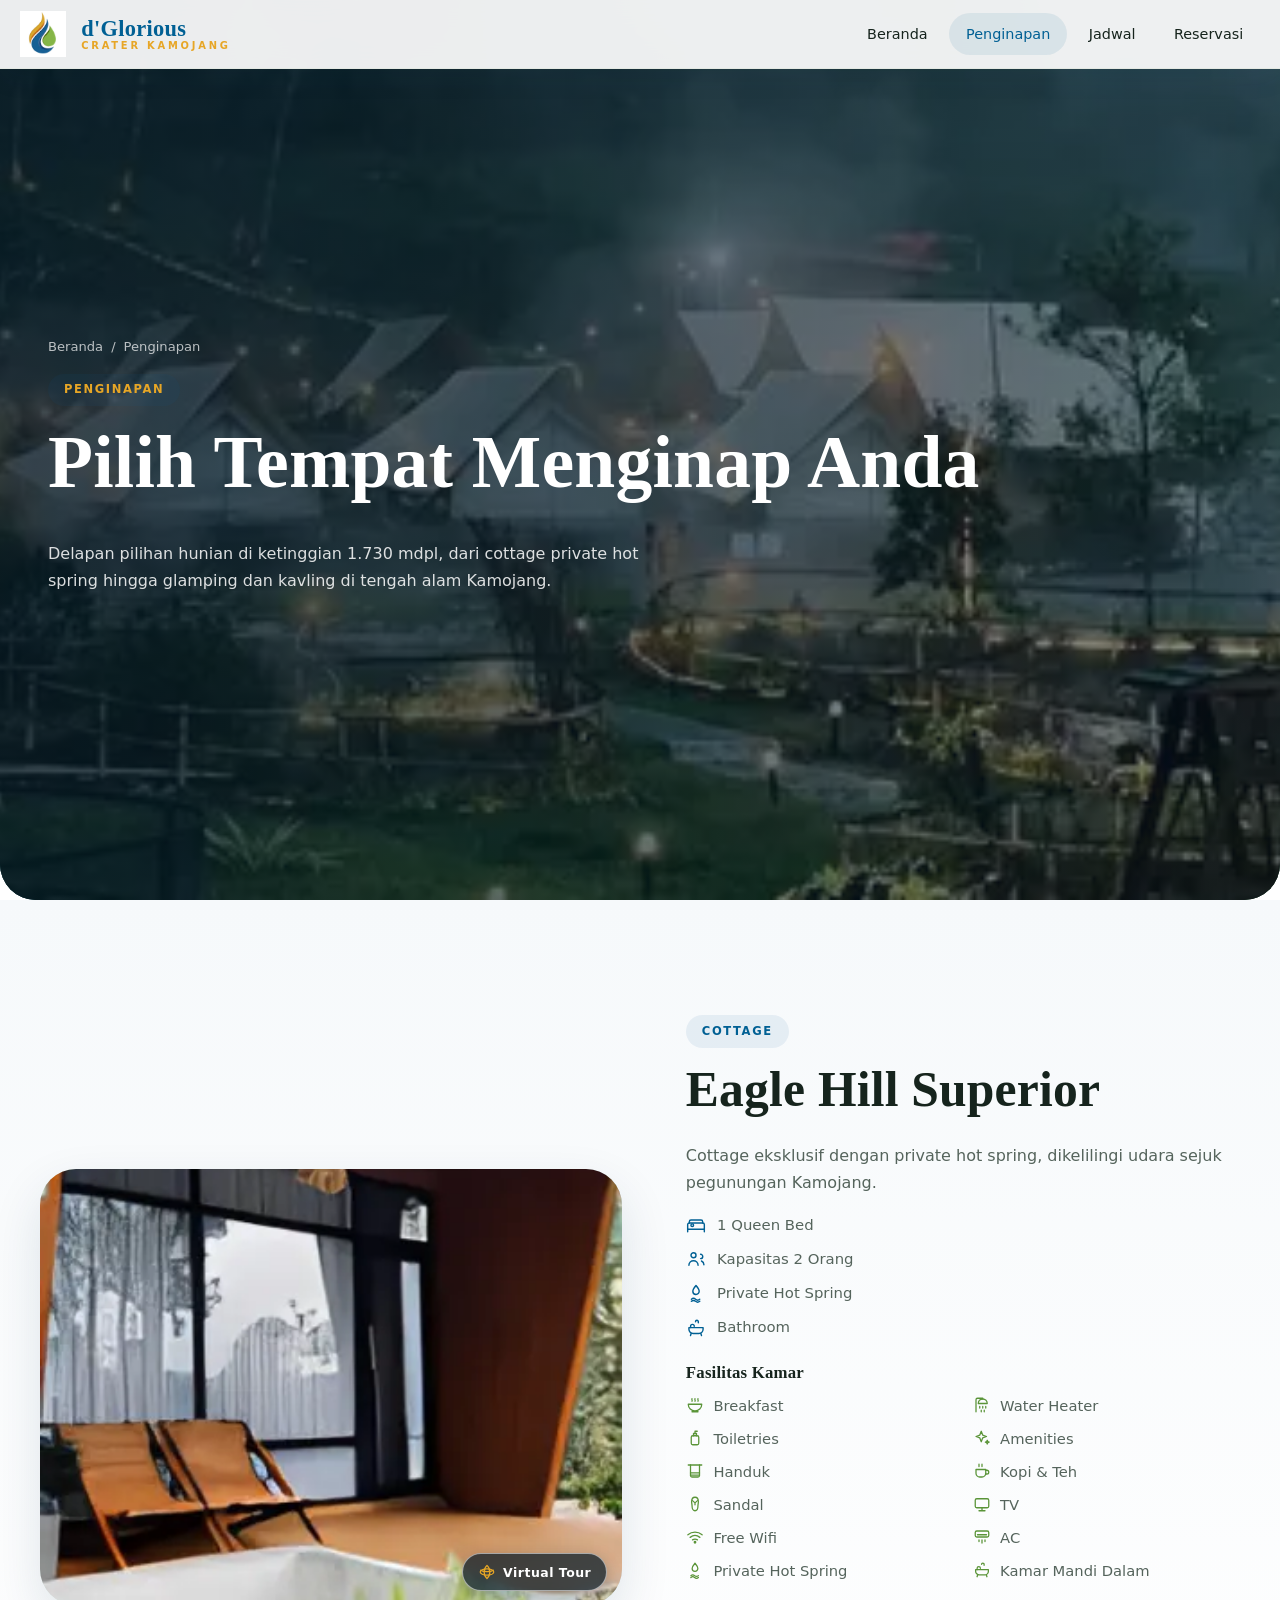
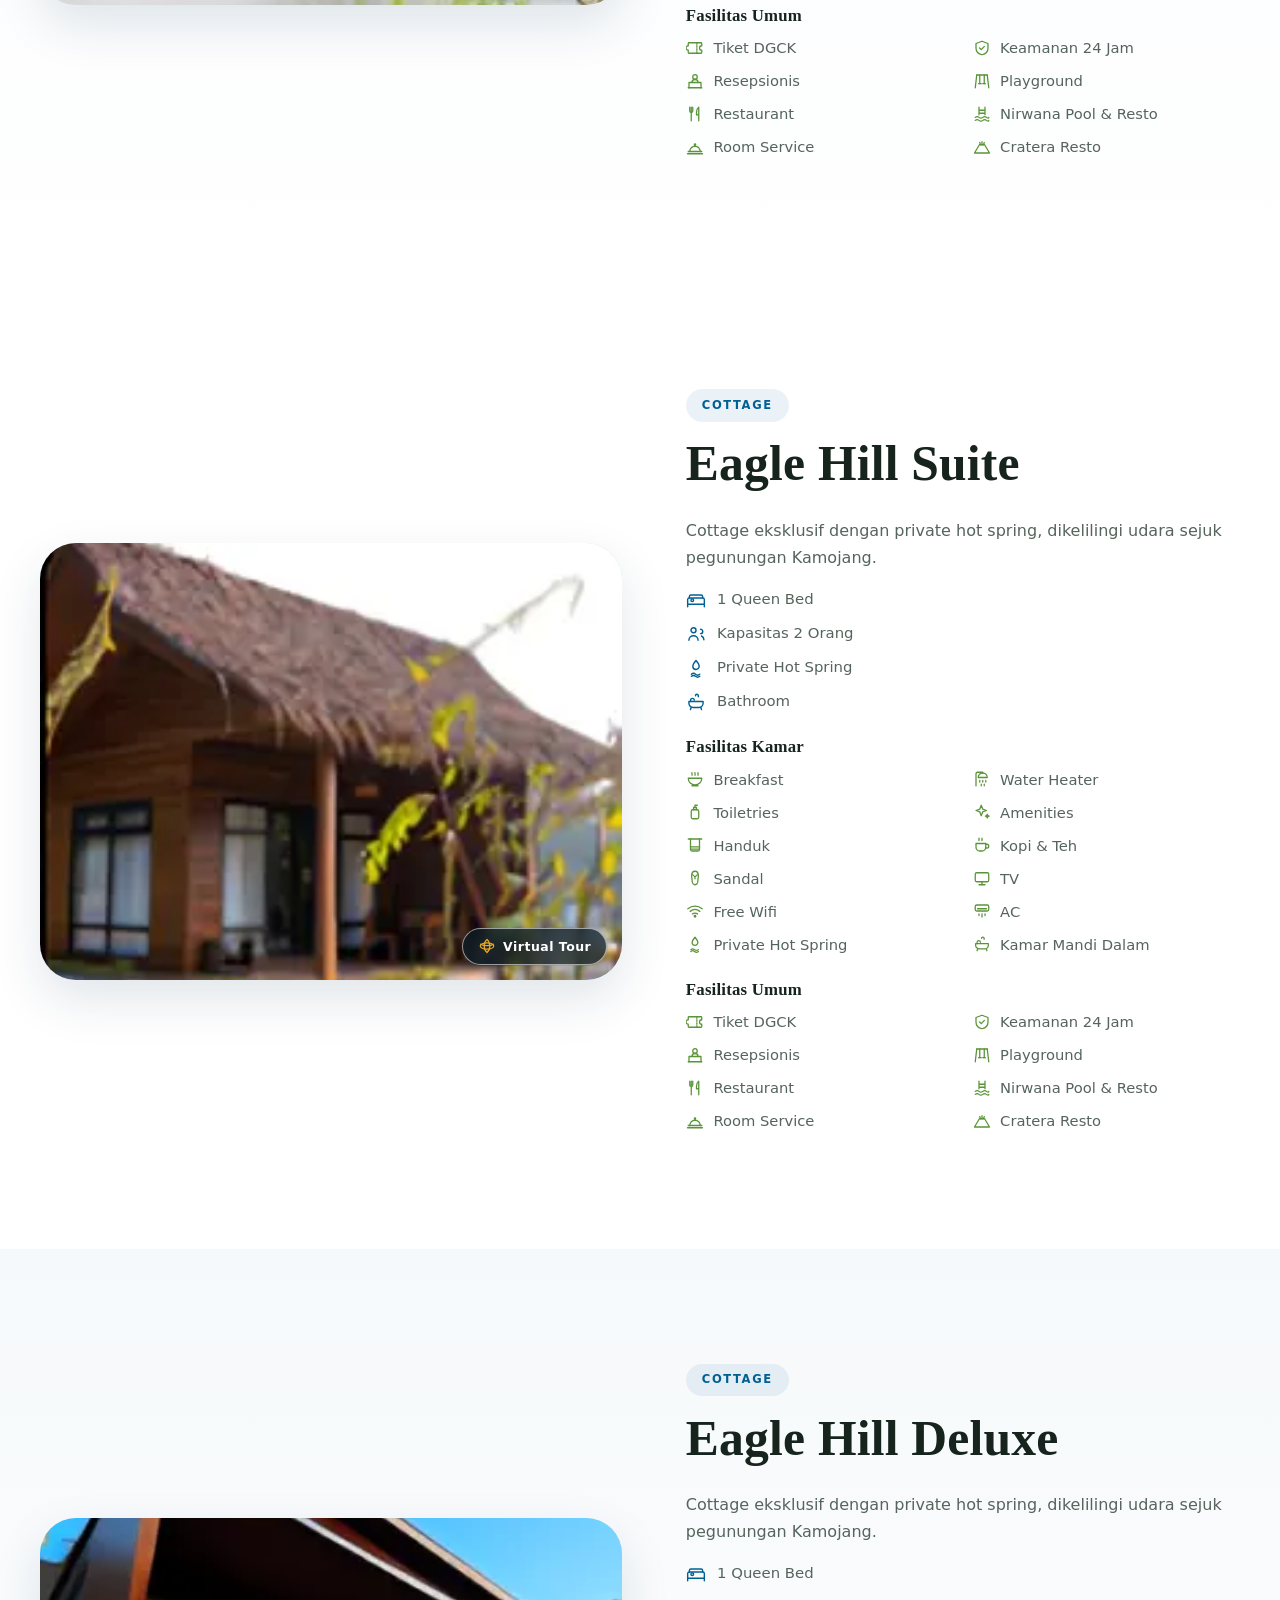
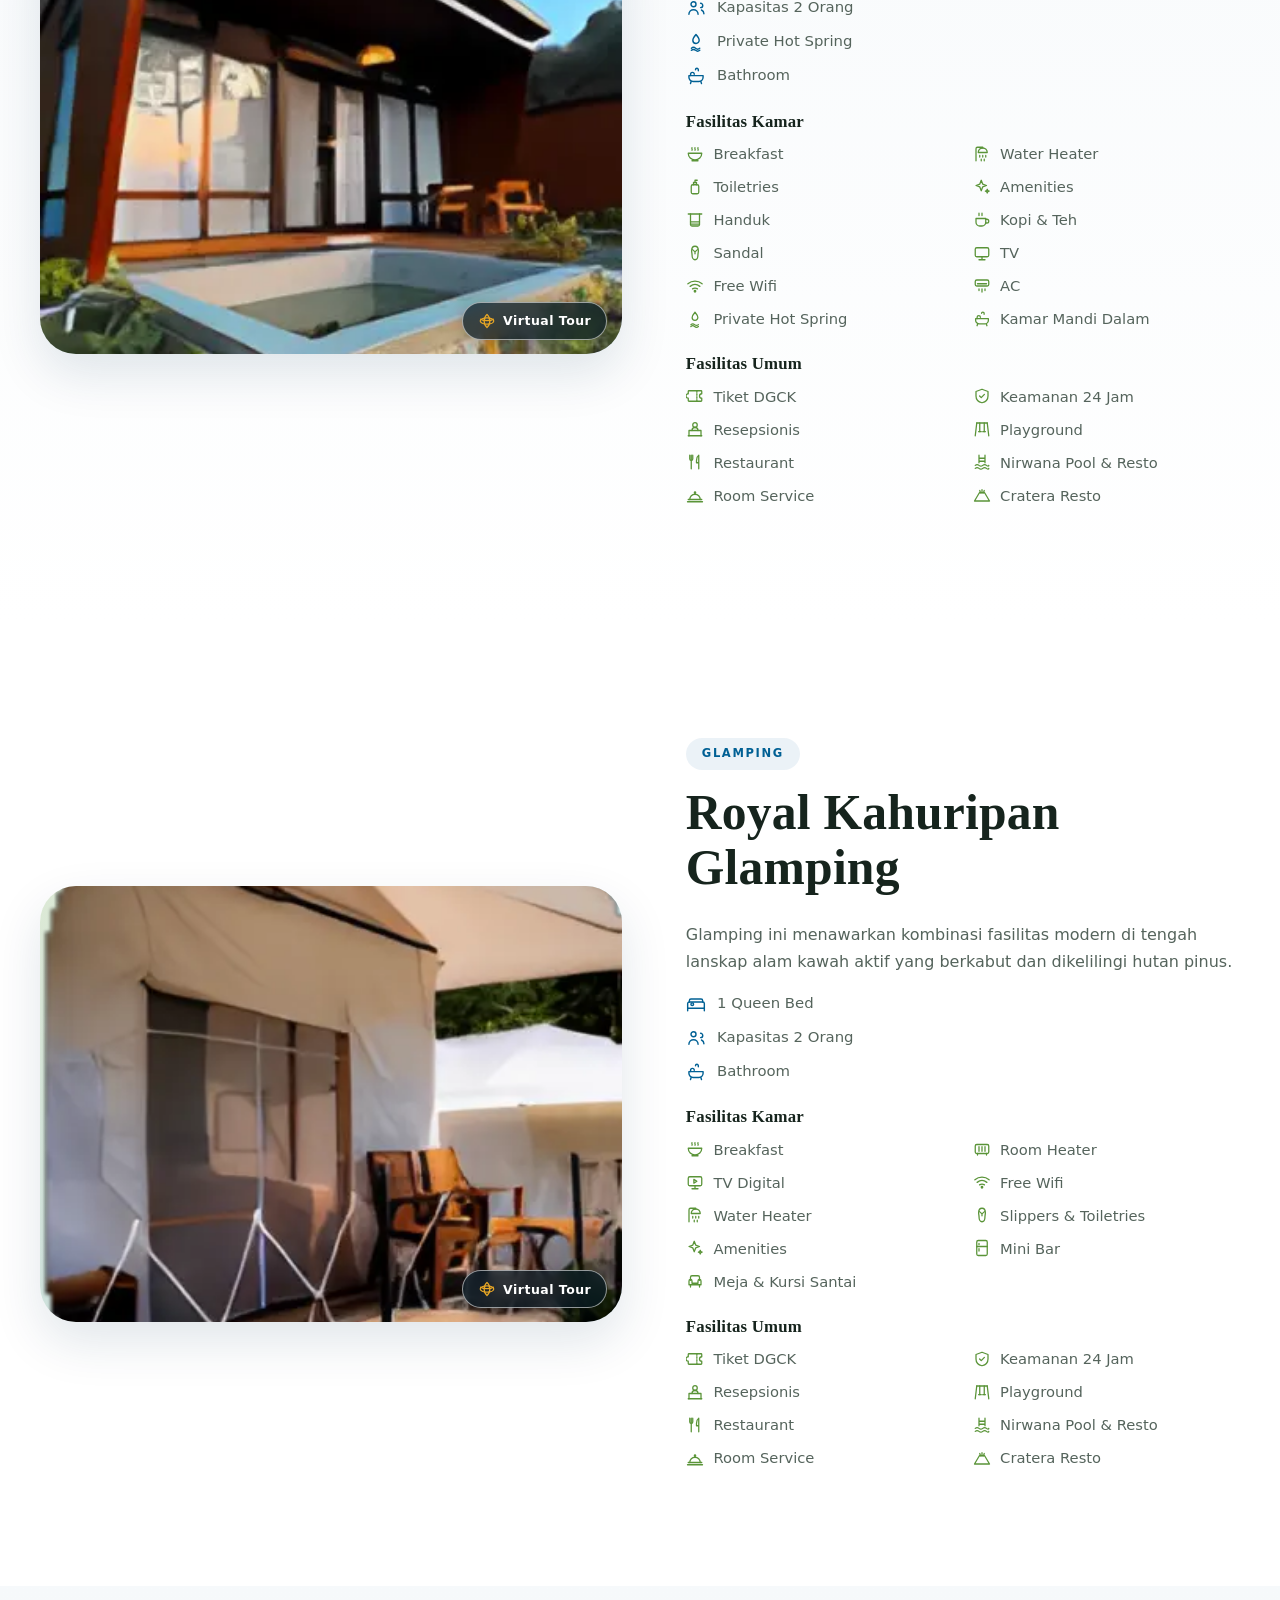
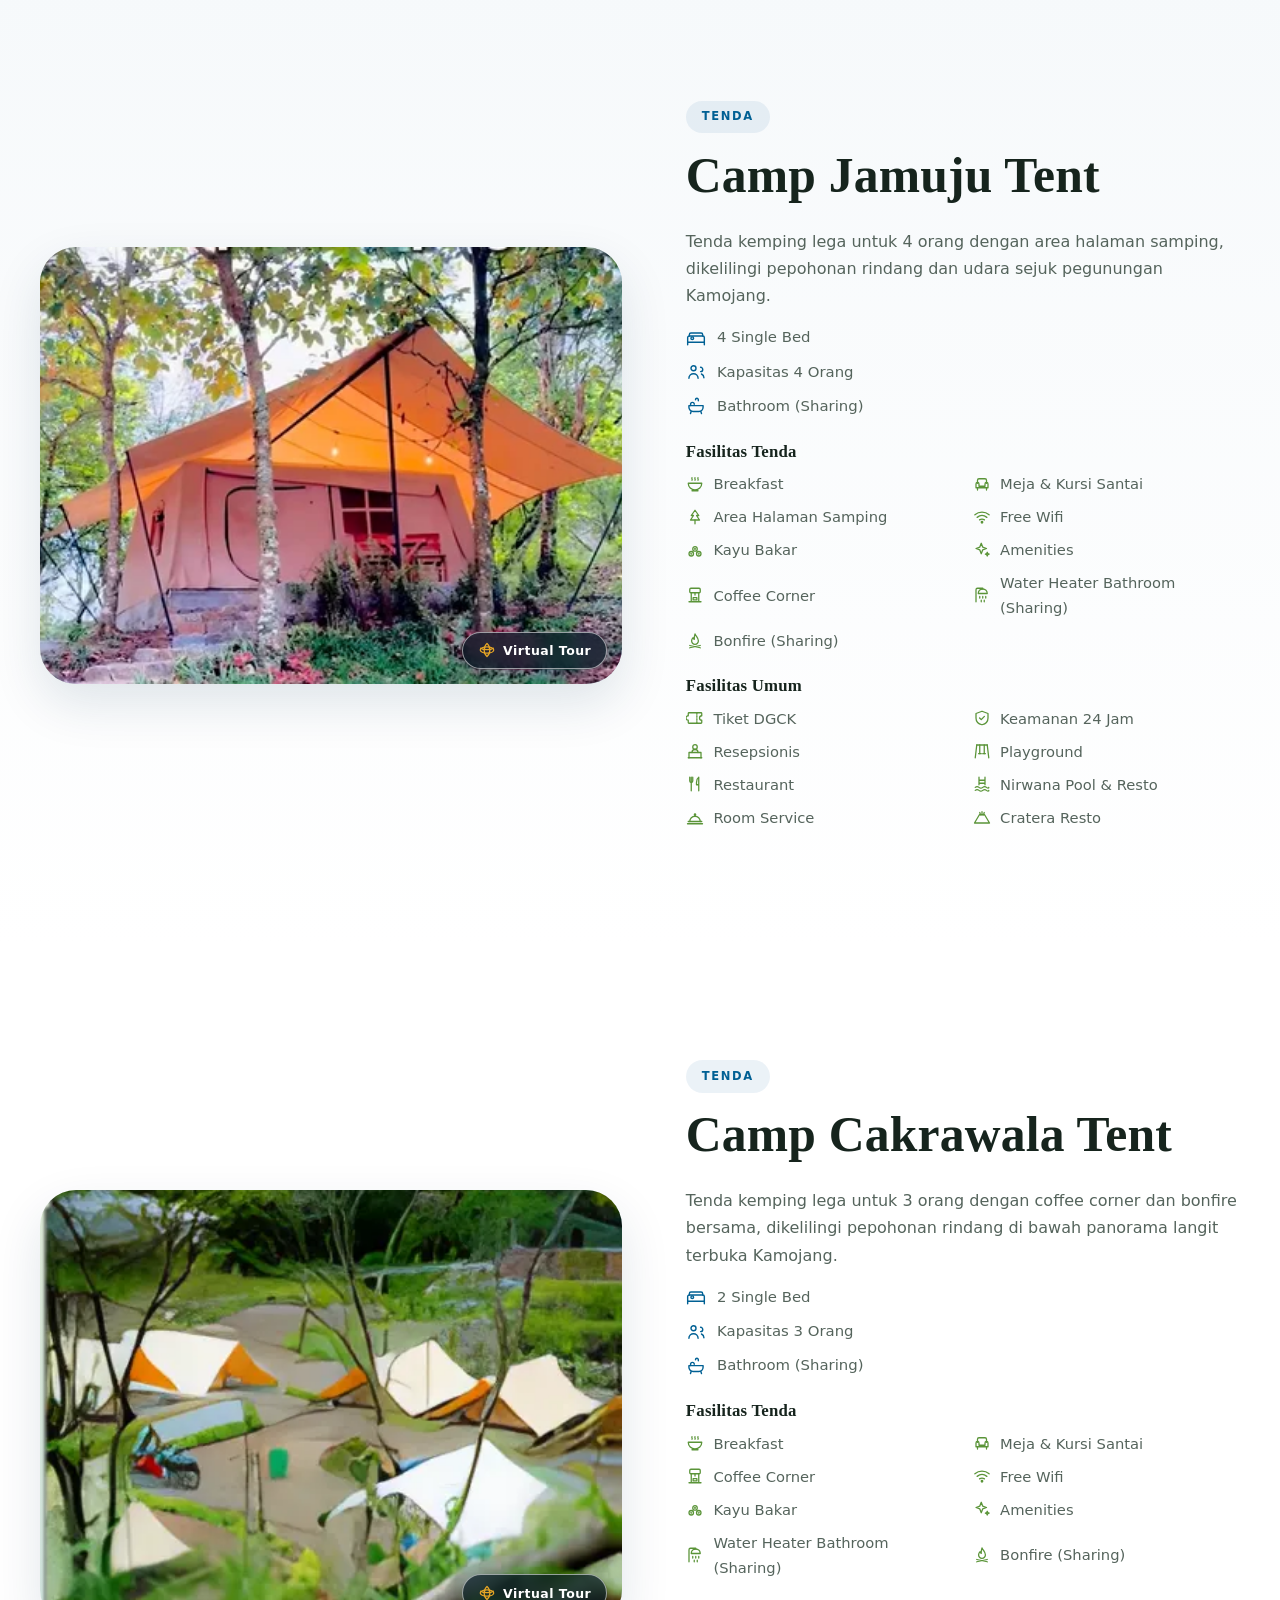
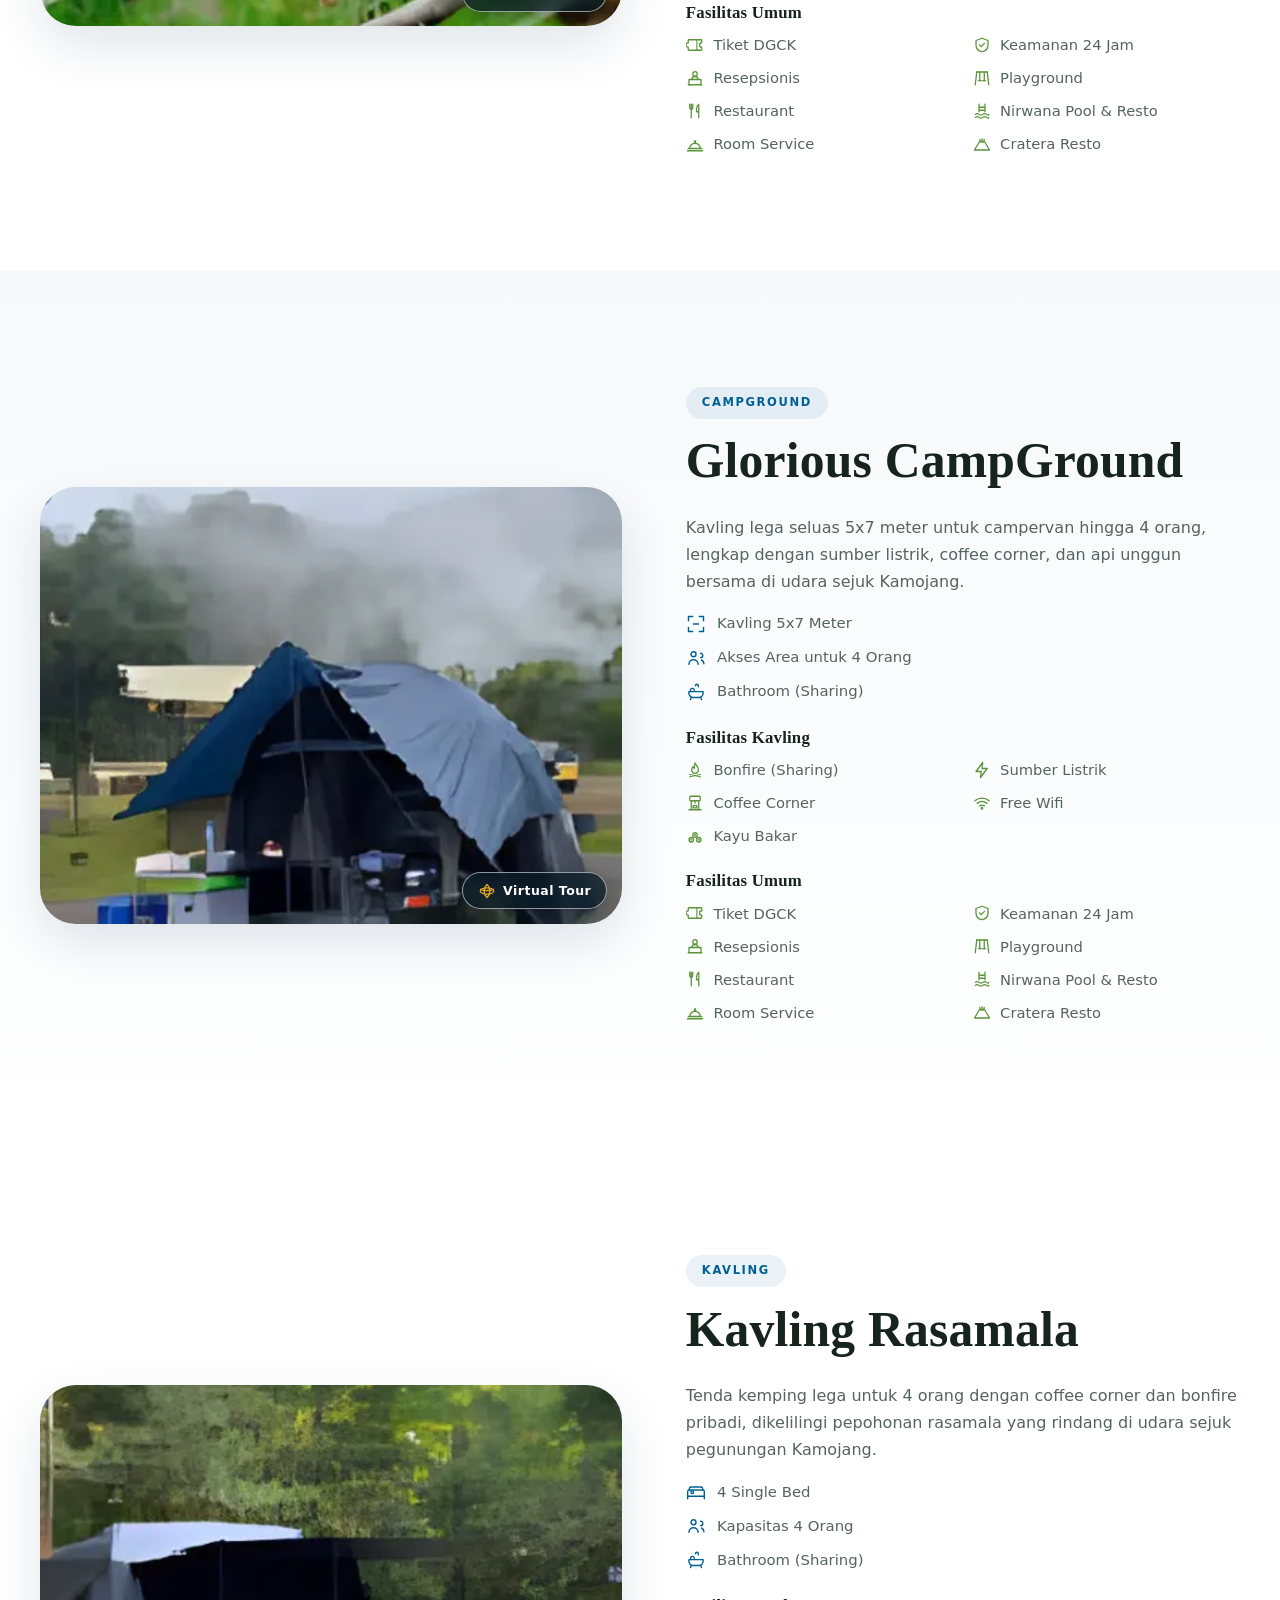
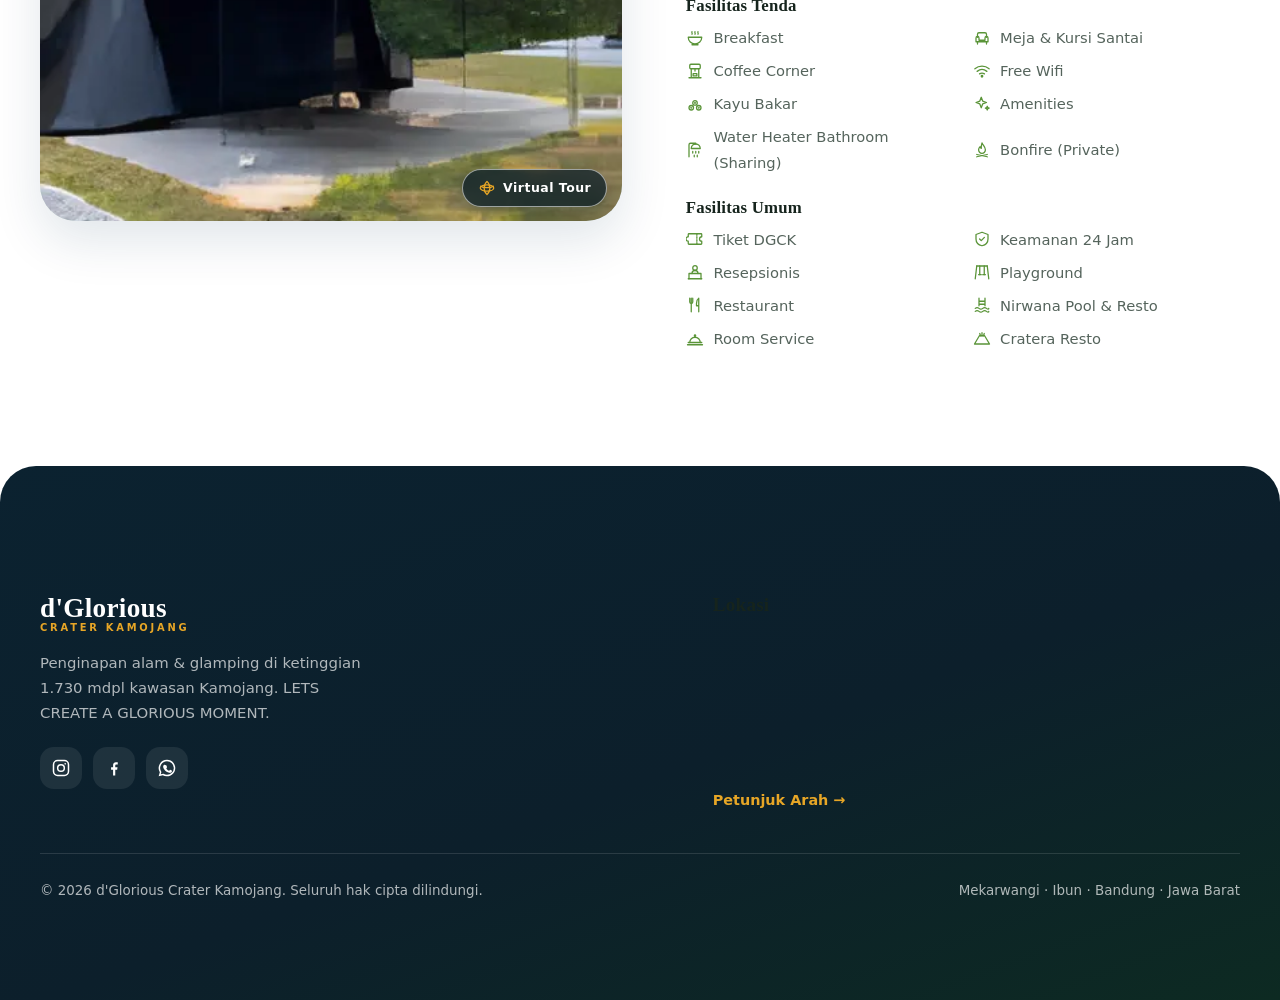
==== commit 141e92e2: "ReTouch" ====
--- a/akomodasi.html
+++ b/akomodasi.html
@@ -10,7 +10,7 @@
   <meta property="og:type" content="website">
   <link rel="preconnect" href="https://fonts.googleapis.com">
   <link rel="preconnect" href="https://fonts.gstatic.com" crossorigin>
-  <link href="https://fonts.googleapis.com/css2?family=Cormorant+Garamond:wght@500;600;700&family=Poppins:wght@300;400;500;600&display=optional" rel="stylesheet">
+  <link href="https://fonts.googleapis.com/css2?family=Roboto&display=swap" rel="stylesheet">
   <link rel="stylesheet" href="assets/css/style.css">
   <link rel="icon" type="image/png" href="assets/img/favicon.png">
 </head>
